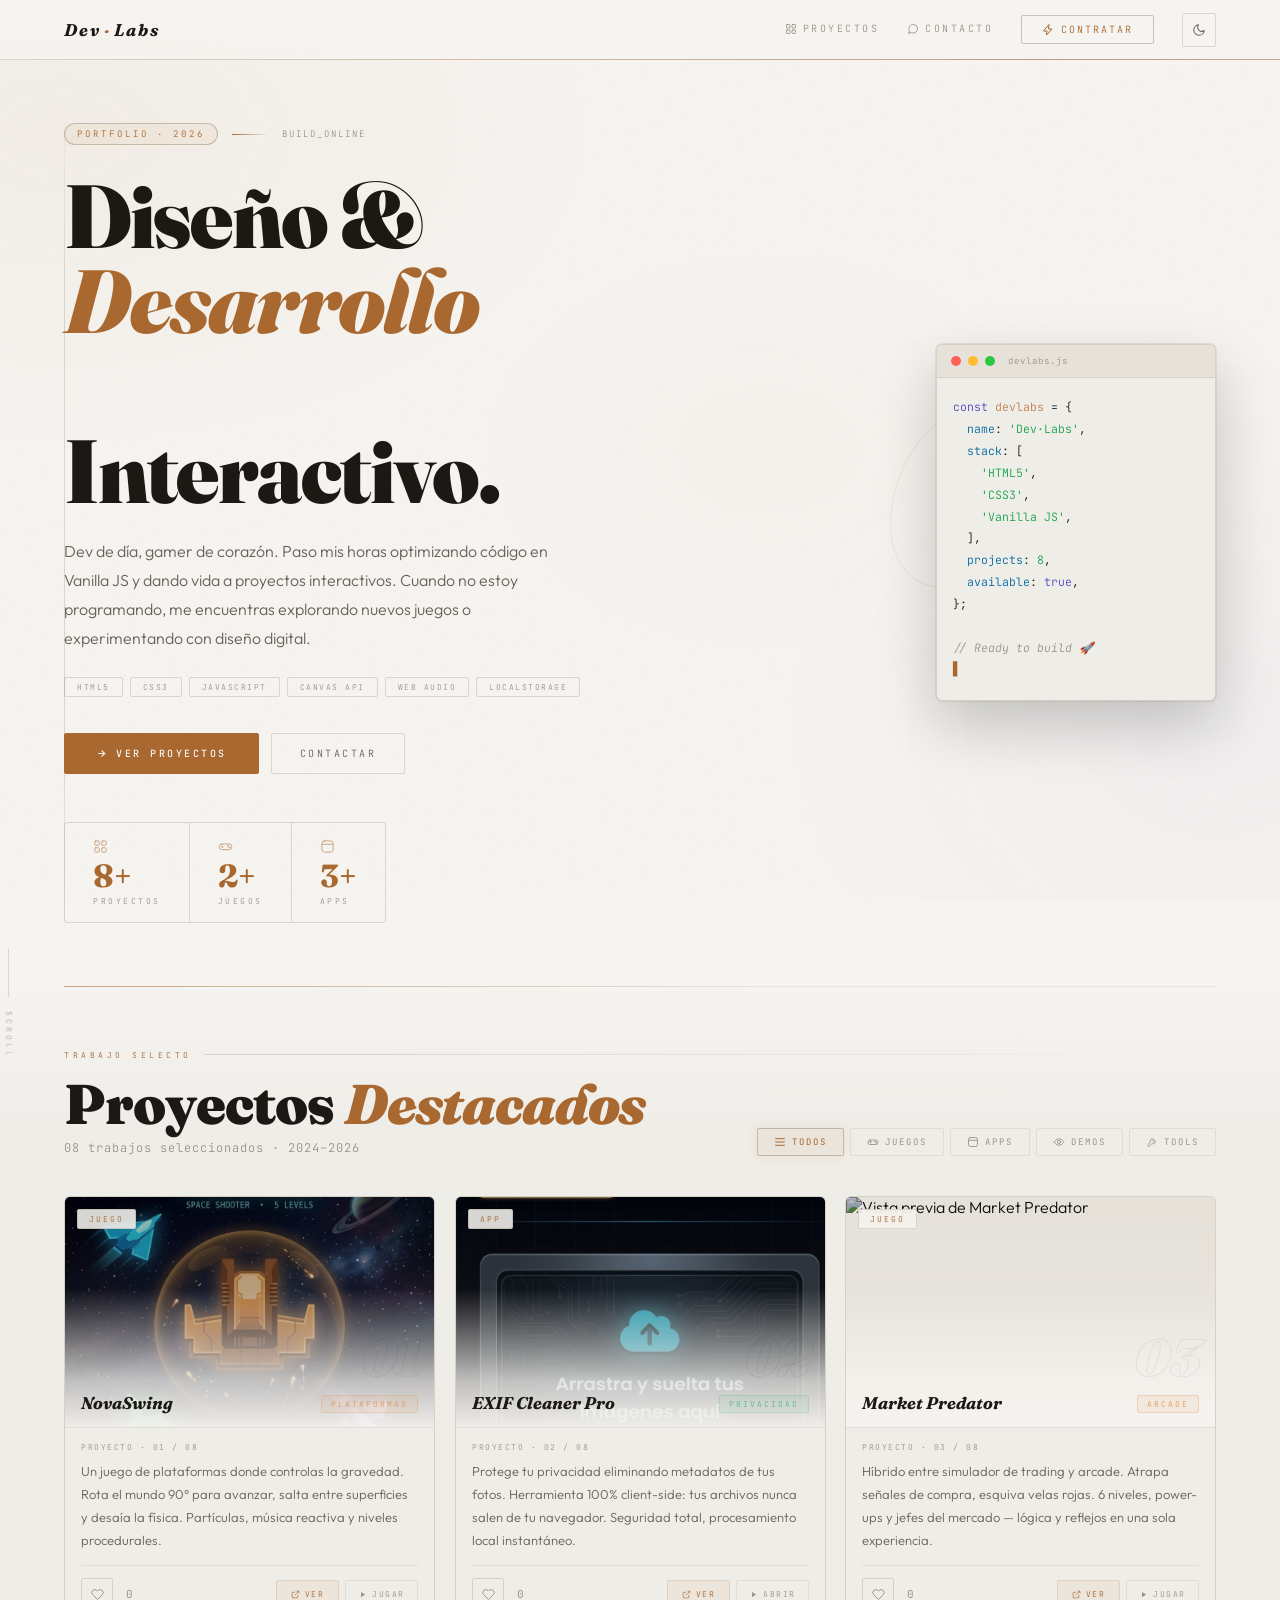
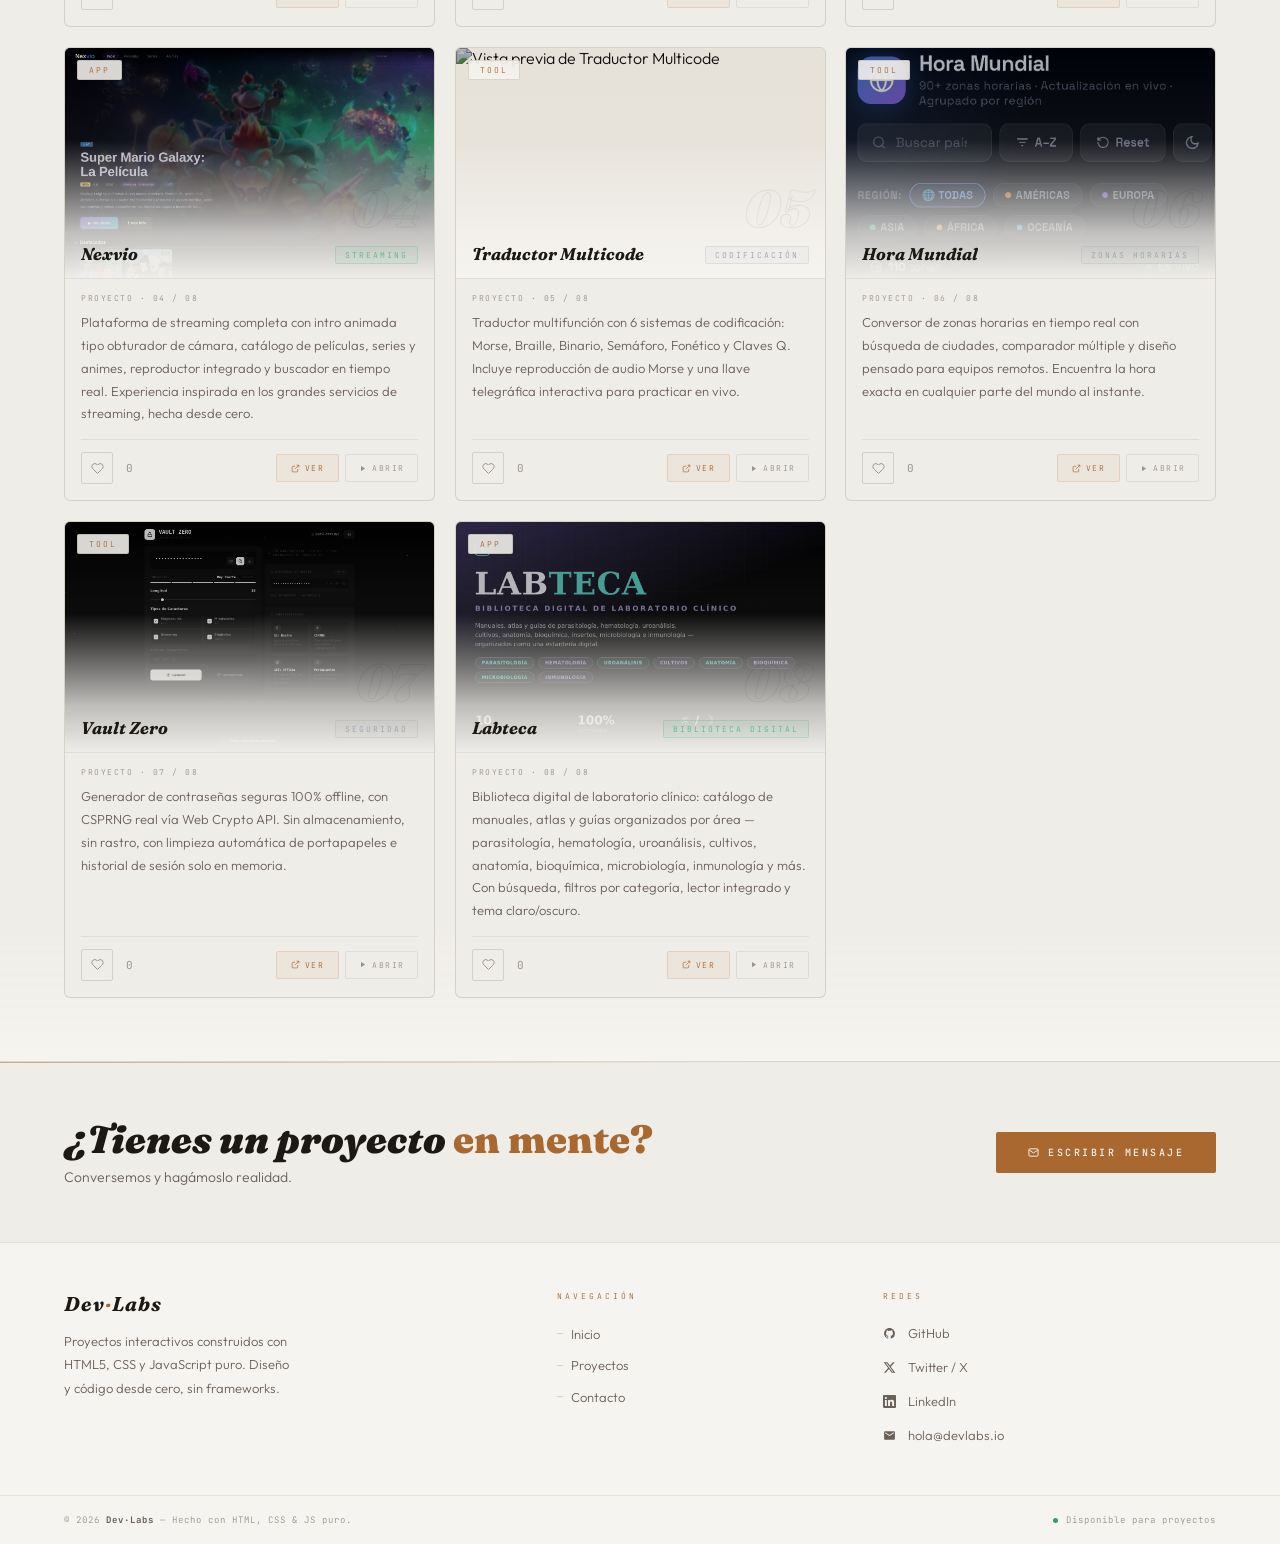
==== index.html @ 4019a477 "Add files via upload" ====
<!DOCTYPE html><html lang="es" data-theme="dark"><head><meta charset="UTF-8"><meta name="viewport" content="width=device-width,initial-scale=1"><meta name="description" content="Dev&middot;Labs &mdash; Dise&ntilde;o y Desarrollo Interactivo. Proyectos en HTML5, CSS y JavaScript puro."><title>Dev&middot;Labs &mdash; Portfolio</title><link rel="icon" type="image/svg+xml" href="data:image/svg+xml,%3Csvg%20xmlns%3D%22http%3A//www.w3.org/2000/svg%22%20viewBox%3D%220%200%2064%2064%22%3E%3Crect%20width%3D%2264%22%20height%3D%2264%22%20rx%3D%2214%22%20fill%3D%22%230E0E1C%22/%3E%3Cpath%20d%3D%22M25%2020%20L14%2032%20L25%2044%22%20stroke%3D%22%23c9853f%22%20stroke-width%3D%225%22%20fill%3D%22none%22%20stroke-linecap%3D%22round%22%20stroke-linejoin%3D%22round%22/%3E%3Cpath%20d%3D%22M39%2020%20L50%2032%20L39%2044%22%20stroke%3D%22%23c9853f%22%20stroke-width%3D%225%22%20fill%3D%22none%22%20stroke-linecap%3D%22round%22%20stroke-linejoin%3D%22round%22/%3E%3C/svg%3E"><link rel="preconnect" href="https://fonts.googleapis.com"><link rel="preconnect" href="https://fonts.gstatic.com" crossorigin><link href="https://fonts.googleapis.com/css2?family=Fraunces:ital,opsz,wght@0,9..144,400;0,9..144,700;0,9..144,900;1,9..144,400;1,9..144,700;1,9..144,900&family=JetBrains+Mono:wght@300;400;500&family=Outfit:wght@200;300;400;500&display=swap" rel="stylesheet"><link rel="stylesheet" href="portafolio/css/styles.css"><script src="guard.js"></script></head><body><div class="space-stars" aria-hidden="true"><span class="layer far"></span> <span class="layer near"></span></div><div id="prog" aria-hidden="true"></div><div id="lightbox" role="dialog" aria-modal="true" aria-label="Vista de imagen"><button id="lb-close" aria-label="Cerrar">Cerrar &#x2715;</button> <img id="lb-img" src="" alt=""><p id="lb-cap"></p></div><button id="top-btn" aria-label="Volver arriba"><svg viewBox="0 0 24 24"><polyline points="18 15 12 9 6 15"/></svg></button><header id="header"><a href="#inicio" class="logo">Dev<span class="logo-dot">&middot;</span>Labs</a><nav id="nav-desktop" aria-label="Navegaci&oacute;n principal"><a href="#proyectos" class="nav-link"><svg class="nav-ico" viewBox="0 0 24 24" fill="none" stroke="currentColor" stroke-width="1.8" stroke-linecap="round" stroke-linejoin="round"><rect x="3" y="3" width="7" height="7" rx="1.3"/><rect x="14" y="3" width="7" height="7" rx="1.3"/><rect x="3" y="14" width="7" height="7" rx="1.3"/><rect x="14" y="14" width="7" height="7" rx="1.3"/></svg> Proyectos </a><a href="#contacto" class="nav-link"><svg class="nav-ico" viewBox="0 0 24 24" fill="none" stroke="currentColor" stroke-width="1.8" stroke-linecap="round" stroke-linejoin="round"><path d="M21 11.5a8.38 8.38 0 0 1-.9 3.8 8.5 8.5 0 0 1-7.6 4.7 8.38 8.38 0 0 1-3.8-.9L3 21l1.9-5.7a8.38 8.38 0 0 1-.9-3.8 8.5 8.5 0 0 1 4.7-7.6 8.38 8.38 0 0 1 3.8-.9h.5a8.48 8.48 0 0 1 8 8v.5z"/></svg> Contacto </a><a href="mailto:hola@devlabs.io" class="nav-btn"><svg class="nav-ico" viewBox="0 0 24 24" fill="none" stroke="currentColor" stroke-width="2" stroke-linecap="round" stroke-linejoin="round"><path d="M13 2 3 14h7l-1 8 11-12h-7l1-8z"/></svg> Contratar </a><button class="theme-toggle" aria-label="Cambiar tema"><svg class="icon-sun" viewBox="0 0 24 24" stroke-linecap="round" stroke-linejoin="round"><circle cx="12" cy="12" r="5"/><line x1="12" y1="1" x2="12" y2="3"/><line x1="12" y1="21" x2="12" y2="23"/><line x1="4.22" y1="4.22" x2="5.64" y2="5.64"/><line x1="18.36" y1="18.36" x2="19.78" y2="19.78"/><line x1="1" y1="12" x2="3" y2="12"/><line x1="21" y1="12" x2="23" y2="12"/><line x1="4.22" y1="19.78" x2="5.64" y2="18.36"/><line x1="18.36" y1="5.64" x2="19.78" y2="4.22"/></svg> <svg class="icon-moon" viewBox="0 0 24 24" stroke-linecap="round" stroke-linejoin="round"><path d="M21 12.79A9 9 0 1 1 11.21 3 7 7 0 0 0 21 12.79z"/></svg></button></nav><button class="nav-ham" id="ham" aria-label="Men&uacute;" aria-expanded="false" aria-controls="mobile-menu"><span></span><span></span><span></span></button></header><div class="mobile-menu" id="mobile-menu" role="navigation" aria-label="Men&uacute; m&oacute;vil"><a href="#proyectos" class="nav-link"><svg class="nav-ico" viewBox="0 0 24 24" fill="none" stroke="currentColor" stroke-width="1.8" stroke-linecap="round" stroke-linejoin="round"><rect x="3" y="3" width="7" height="7" rx="1.3"/><rect x="14" y="3" width="7" height="7" rx="1.3"/><rect x="3" y="14" width="7" height="7" rx="1.3"/><rect x="14" y="14" width="7" height="7" rx="1.3"/></svg> Proyectos </a><a href="#contacto" class="nav-link"><svg class="nav-ico" viewBox="0 0 24 24" fill="none" stroke="currentColor" stroke-width="1.8" stroke-linecap="round" stroke-linejoin="round"><path d="M21 11.5a8.38 8.38 0 0 1-.9 3.8 8.5 8.5 0 0 1-7.6 4.7 8.38 8.38 0 0 1-3.8-.9L3 21l1.9-5.7a8.38 8.38 0 0 1-.9-3.8 8.5 8.5 0 0 1 4.7-7.6 8.38 8.38 0 0 1 3.8-.9h.5a8.48 8.48 0 0 1 8 8v.5z"/></svg> Contacto </a><a href="mailto:hola@devlabs.io" class="nav-btn"><svg class="nav-ico" viewBox="0 0 24 24" fill="none" stroke="currentColor" stroke-width="2" stroke-linecap="round" stroke-linejoin="round"><path d="M13 2 3 14h7l-1 8 11-12h-7l1-8z"/></svg> Contratar </a><button class="theme-toggle" aria-label="Cambiar tema"><svg class="icon-sun" viewBox="0 0 24 24" stroke-linecap="round" stroke-linejoin="round"><circle cx="12" cy="12" r="5"/><line x1="12" y1="1" x2="12" y2="3"/><line x1="12" y1="21" x2="12" y2="23"/><line x1="4.22" y1="4.22" x2="5.64" y2="5.64"/><line x1="18.36" y1="18.36" x2="19.78" y2="19.78"/><line x1="1" y1="12" x2="3" y2="12"/><line x1="21" y1="12" x2="23" y2="12"/><line x1="4.22" y1="19.78" x2="5.64" y2="18.36"/><line x1="18.36" y1="5.64" x2="19.78" y2="4.22"/></svg> <svg class="icon-moon" viewBox="0 0 24 24" stroke-linecap="round" stroke-linejoin="round"><path d="M21 12.79A9 9 0 1 1 11.21 3 7 7 0 0 0 21 12.79z"/></svg></button></div><section class="hero" id="inicio" aria-label="Inicio"><span class="hero-bg-num" aria-hidden="true">06</span><div class="hero-inner"><div class="hero-eyebrow"><span class="eyebrow-tag">Portfolio &middot; 2026</span> <span class="eyebrow-line"></span> <span class="eyebrow-year">BUILD_ONLINE</span></div><h1>Dise&ntilde;o &amp;<br><em>Desarrollo</em><br>Interactivo.</h1><p class="hero-sub">Dev de d&iacute;a, gamer de coraz&oacute;n. Paso mis horas optimizando c&oacute;digo en Vanilla JS y dando vida a proyectos interactivos. Cuando no estoy programando, me encuentras explorando nuevos juegos o experimentando con dise&ntilde;o digital.</p><div class="hero-tech" aria-label="Tecnolog&iacute;as"><span class="tech-pill">HTML5</span> <span class="tech-pill">CSS3</span> <span class="tech-pill">JavaScript</span> <span class="tech-pill">Canvas API</span> <span class="tech-pill">Web Audio</span> <span class="tech-pill">LocalStorage</span></div><div class="hero-actions"><a href="#proyectos" class="btn-primary"><svg width="11" height="11" viewBox="0 0 24 24" fill="none" stroke="currentColor" stroke-width="2.5"><line x1="5" y1="12" x2="19" y2="12"/><polyline points="12 5 19 12 12 19"/></svg> Ver Proyectos </a><a href="#contacto" class="btn-secondary">Contactar</a></div><div class="hero-stats" role="list" aria-label="Estad&iacute;sticas"><div class="stat" role="listitem"><svg class="stat-ico" viewBox="0 0 24 24" fill="none" stroke="currentColor" stroke-width="1.6" stroke-linecap="round" stroke-linejoin="round"><rect x="3" y="3" width="7" height="7" rx="1.3"/><rect x="14" y="3" width="7" height="7" rx="1.3"/><rect x="3" y="14" width="7" height="7" rx="1.3"/><rect x="14" y="14" width="7" height="7" rx="1.3"/></svg> <span class="stat-n" id="cT">0</span> <span class="stat-l">Proyectos</span></div><div class="stat" role="listitem"><svg class="stat-ico" viewBox="0 0 24 24" fill="none" stroke="currentColor" stroke-width="1.6" stroke-linecap="round" stroke-linejoin="round"><rect x="2" y="8" width="20" height="9" rx="4"/><circle cx="16" cy="11.2" r=".8"/><circle cx="18.2" cy="13.4" r=".8"/><path d="M6 12.5h2M7 11.5v2"/></svg> <span class="stat-n" id="cG">0</span> <span class="stat-l">Juegos</span></div><div class="stat" role="listitem"><svg class="stat-ico" viewBox="0 0 24 24" fill="none" stroke="currentColor" stroke-width="1.6" stroke-linecap="round" stroke-linejoin="round"><rect x="3" y="3" width="18" height="18" rx="4"/><path d="M3 8.5h18"/><circle cx="6" cy="5.7" r=".6" fill="currentColor" stroke="none"/></svg> <span class="stat-n" id="cA">0</span> <span class="stat-l">Apps</span></div></div></div><div class="hero-terminal" aria-hidden="true"><div class="terminal-bar"><span class="term-dot r"></span> <span class="term-dot y"></span> <span class="term-dot g"></span> <span class="term-name">devlabs.js</span></div><div class="terminal-body"><span class="tk-kw">const</span> <span class="tk-fn">devlabs</span> = {<br>&nbsp;&nbsp;<span class="tk-prop">name</span>: <span class="tk-str">'Dev&middot;Labs'</span>,<br>&nbsp;&nbsp;<span class="tk-prop">stack</span>: [<br>&nbsp;&nbsp;&nbsp;&nbsp;<span class="tk-str">'HTML5'</span>,<br>&nbsp;&nbsp;&nbsp;&nbsp;<span class="tk-str">'CSS3'</span>,<br>&nbsp;&nbsp;&nbsp;&nbsp;<span class="tk-str">'Vanilla JS'</span>,<br>&nbsp;&nbsp;],<br>&nbsp;&nbsp;<span class="tk-prop">projects</span>: <span class="tk-str">8</span>,<br>&nbsp;&nbsp;<span class="tk-prop">available</span>: <span class="tk-kw">true</span>,<br>};<br><br><span class="tk-cmt">// Ready to build &#128640;</span><br></div></div><div class="scroll-ind" aria-hidden="true"><div class="scroll-track"><div class="scroll-bar"></div></div><span class="scroll-label">Scroll</span></div></section><div class="divider" aria-hidden="true"></div><section class="section" id="proyectos" aria-labelledby="proj-heading"><div class="section-eyebrow reveal"><span class="section-tag">Trabajo Selecto</span> <span class="section-tag-line"></span></div><div class="section-header reveal"><div><h2 id="proj-heading">Proyectos <em>Destacados</em></h2><p class="section-sub">08 trabajos seleccionados &middot; 2024&ndash;2026</p></div><div class="filters" id="filters" role="group" aria-label="Filtrar proyectos"><button class="filter-btn on" data-f="all"><svg class="filter-ico" viewBox="0 0 24 24" fill="none" stroke="currentColor" stroke-width="1.8" stroke-linecap="round" stroke-linejoin="round"><path d="M4 6h16M4 12h16M4 18h16"/></svg> Todos</button> <button class="filter-btn" data-f="game"><svg class="filter-ico" viewBox="0 0 24 24" fill="none" stroke="currentColor" stroke-width="1.8" stroke-linecap="round" stroke-linejoin="round"><rect x="2" y="8" width="20" height="9" rx="4"/><line x1="7" y1="12.5" x2="7" y2="12.5"/><circle cx="7" cy="11" r=".4"/><path d="M6 12.5h2M7 11.5v2"/><circle cx="16" cy="11.2" r=".8"/><circle cx="18.2" cy="13.4" r=".8"/></svg> Juegos</button> <button class="filter-btn" data-f="app"><svg class="filter-ico" viewBox="0 0 24 24" fill="none" stroke="currentColor" stroke-width="1.8" stroke-linecap="round" stroke-linejoin="round"><rect x="3" y="3" width="18" height="18" rx="4"/><path d="M3 8.5h18"/><circle cx="6" cy="5.7" r=".6" fill="currentColor" stroke="none"/></svg> Apps</button> <button class="filter-btn" data-f="demo"><svg class="filter-ico" viewBox="0 0 24 24" fill="none" stroke="currentColor" stroke-width="1.8" stroke-linecap="round" stroke-linejoin="round"><circle cx="12" cy="12" r="3.2"/><path d="M2.5 12S6 5.5 12 5.5 21.5 12 21.5 12 18 18.5 12 18.5 2.5 12 2.5 12z"/></svg> Demos</button> <button class="filter-btn" data-f="tool"><svg class="filter-ico" viewBox="0 0 24 24" fill="none" stroke="currentColor" stroke-width="1.8" stroke-linecap="round" stroke-linejoin="round"><path d="M14.7 6.3a4 4 0 0 0-5.6 5.6L3 18l3 3 6.1-6.1a4 4 0 0 0 5.6-5.6l-2.3 2.3-2-2 2.3-2.3z"/></svg> Tools</button></div></div><div class="grid reveal-stagger" id="grid"><article class="card" data-type="game" data-id="novaswing"><div class="card-img"><img src="NovaSwing/nova.jpg" alt="Vista previa de NovaSwing" loading="lazy"><div class="card-img-grad"></div><span class="badge">Juego</span> <span class="card-num" aria-hidden="true">01</span> <button class="zoom-btn" data-src="NovaSwing/nova.jpg" data-cap="Proyecto 01 &mdash; NovaSwing" aria-label="Ver imagen grande de NovaSwing"><svg viewBox="0 0 24 24"><circle cx="11" cy="11" r="8"/><line x1="21" y1="21" x2="16.65" y2="16.65"/></svg></button><div class="card-img-title"><span class="card-title-overlay">NovaSwing</span> <span class="type-label">Plataformas</span></div></div><div class="card-body"><div class="card-meta"><span class="card-idx">PROYECTO &middot; 01 / 08</span></div><p class="card-desc">Un juego de plataformas donde controlas la gravedad. Rota el mundo 90&deg; para avanzar, salta entre superficies y desa&iacute;a la f&iacute;sica. Part&iacute;culas, m&uacute;sica reactiva y niveles procedurales.</p><div class="card-footer"><button class="like-btn" data-project="novaswing" aria-label="Me gusta NovaSwing"><div class="like-ring"><svg class="heart-svg" viewBox="0 0 24 24"><path d="M20.84 4.61a5.5 5.5 0 0 0-7.78 0L12 5.67l-1.06-1.06a5.5 5.5 0 0 0-7.78 7.78l1.06 1.06L12 21.23l7.78-7.78 1.06-1.06a5.5 5.5 0 0 0 0-7.78z"/></svg><div class="heart-particles" aria-hidden="true"><span></span><span></span><span></span><span></span> <span></span><span></span><span></span></div></div><span class="like-count">0</span></button><div class="card-btns"><a href="#" class="btn-card-primary" target="_blank" rel="noopener"><svg viewBox="0 0 24 24" fill="none" stroke="currentColor" stroke-width="1.8"><path d="M18 13v6a2 2 0 0 1-2 2H5a2 2 0 0 1-2-2V8a2 2 0 0 1 2-2h6"/><polyline points="15 3 21 3 21 9"/><line x1="10" y1="14" x2="21" y2="3"/></svg> Ver </a><a href="NovaSwing/" class="btn-card-secondary" target="_blank" rel="noopener"><svg viewBox="0 0 24 24" fill="currentColor"><path d="M8 5v14l11-7z"/></svg> Jugar</a></div></div></div></article><article class="card" data-type="app" data-id="exif"><div class="card-img"><img src="Metadatos/metadatos.jpg" alt="Vista previa de EXIF Cleaner Pro" loading="lazy"><div class="card-img-grad"></div><span class="badge">App</span> <span class="card-num" aria-hidden="true">02</span> <button class="zoom-btn" data-src="Metadatos/metadatos.jpg" data-cap="Proyecto 02 &mdash; EXIF Cleaner Pro" aria-label="Ver imagen grande de EXIF Cleaner Pro"><svg viewBox="0 0 24 24"><circle cx="11" cy="11" r="8"/><line x1="21" y1="21" x2="16.65" y2="16.65"/></svg></button><div class="card-img-title"><span class="card-title-overlay">EXIF Cleaner Pro</span> <span class="type-label">Privacidad</span></div></div><div class="card-body"><div class="card-meta"><span class="card-idx">PROYECTO &middot; 02 / 08</span></div><p class="card-desc">Protege tu privacidad eliminando metadatos de tus fotos. Herramienta 100% client-side: tus archivos nunca salen de tu navegador. Seguridad total, procesamiento local instant&aacute;neo.</p><div class="card-footer"><button class="like-btn" data-project="exif" aria-label="Me gusta EXIF Cleaner Pro"><div class="like-ring"><svg class="heart-svg" viewBox="0 0 24 24"><path d="M20.84 4.61a5.5 5.5 0 0 0-7.78 0L12 5.67l-1.06-1.06a5.5 5.5 0 0 0-7.78 7.78l1.06 1.06L12 21.23l7.78-7.78 1.06-1.06a5.5 5.5 0 0 0 0-7.78z"/></svg><div class="heart-particles" aria-hidden="true"><span></span><span></span><span></span><span></span> <span></span><span></span><span></span></div></div><span class="like-count">0</span></button><div class="card-btns"><a href="#" class="btn-card-primary" target="_blank" rel="noopener"><svg viewBox="0 0 24 24" fill="none" stroke="currentColor" stroke-width="1.8"><path d="M18 13v6a2 2 0 0 1-2 2H5a2 2 0 0 1-2-2V8a2 2 0 0 1 2-2h6"/><polyline points="15 3 21 3 21 9"/><line x1="10" y1="14" x2="21" y2="3"/></svg> Ver </a><a href="Metadatos/" class="btn-card-secondary" target="_blank" rel="noopener"><svg viewBox="0 0 24 24" fill="currentColor"><path d="M8 5v14l11-7z"/></svg> Abrir</a></div></div></div></article><article class="card" data-type="game" data-id="market"><div class="card-img"><img src="GameTrading/tradingame.jpg" alt="Vista previa de Market Predator" loading="lazy"><div class="card-img-grad"></div><span class="badge">Juego</span> <span class="card-num" aria-hidden="true">03</span> <button class="zoom-btn" data-src="GameTrading/tradingame.jpg" data-cap="Proyecto 03 &mdash; Market Predator" aria-label="Ver imagen grande de Market Predator"><svg viewBox="0 0 24 24"><circle cx="11" cy="11" r="8"/><line x1="21" y1="21" x2="16.65" y2="16.65"/></svg></button><div class="card-img-title"><span class="card-title-overlay">Market Predator</span> <span class="type-label">Arcade</span></div></div><div class="card-body"><div class="card-meta"><span class="card-idx">PROYECTO &middot; 03 / 08</span></div><p class="card-desc">H&iacute;brido entre simulador de trading y arcade. Atrapa se&ntilde;ales de compra, esquiva velas rojas. 6 niveles, power-ups y jefes del mercado &mdash; l&oacute;gica y reflejos en una sola experiencia.</p><div class="card-footer"><button class="like-btn" data-project="market" aria-label="Me gusta Market Predator"><div class="like-ring"><svg class="heart-svg" viewBox="0 0 24 24"><path d="M20.84 4.61a5.5 5.5 0 0 0-7.78 0L12 5.67l-1.06-1.06a5.5 5.5 0 0 0-7.78 7.78l1.06 1.06L12 21.23l7.78-7.78 1.06-1.06a5.5 5.5 0 0 0 0-7.78z"/></svg><div class="heart-particles" aria-hidden="true"><span></span><span></span><span></span><span></span> <span></span><span></span><span></span></div></div><span class="like-count">0</span></button><div class="card-btns"><a href="#" class="btn-card-primary" target="_blank" rel="noopener"><svg viewBox="0 0 24 24" fill="none" stroke="currentColor" stroke-width="1.8"><path d="M18 13v6a2 2 0 0 1-2 2H5a2 2 0 0 1-2-2V8a2 2 0 0 1 2-2h6"/><polyline points="15 3 21 3 21 9"/><line x1="10" y1="14" x2="21" y2="3"/></svg> Ver </a><a href="GameTrading/" class="btn-card-secondary" target="_blank" rel="noopener"><svg viewBox="0 0 24 24" fill="currentColor"><path d="M8 5v14l11-7z"/></svg> Jugar</a></div></div></div></article><article class="card" data-type="app" data-id="nexvio"><div class="card-img"><img src="STREAMING/nexvio.jpg" alt="Vista previa de Nexvio" loading="lazy"><div class="card-img-grad"></div><span class="badge">App</span> <span class="card-num" aria-hidden="true">04</span> <button class="zoom-btn" data-src="STREAMING/nexvio.jpg" data-cap="Proyecto 04 &mdash; Nexvio" aria-label="Ver imagen grande de Nexvio"><svg viewBox="0 0 24 24"><circle cx="11" cy="11" r="8"/><line x1="21" y1="21" x2="16.65" y2="16.65"/></svg></button><div class="card-img-title"><span class="card-title-overlay">Nexvio</span> <span class="type-label">Streaming</span></div></div><div class="card-body"><div class="card-meta"><span class="card-idx">PROYECTO &middot; 04 / 08</span></div><p class="card-desc">Plataforma de streaming completa con intro animada tipo obturador de c&aacute;mara, cat&aacute;logo de pel&iacute;culas, series y animes, reproductor integrado y buscador en tiempo real. Experiencia inspirada en los grandes servicios de streaming, hecha desde cero.</p><div class="card-footer"><button class="like-btn" data-project="nexvio" aria-label="Me gusta Nexvio"><div class="like-ring"><svg class="heart-svg" viewBox="0 0 24 24"><path d="M20.84 4.61a5.5 5.5 0 0 0-7.78 0L12 5.67l-1.06-1.06a5.5 5.5 0 0 0-7.78 7.78l1.06 1.06L12 21.23l7.78-7.78 1.06-1.06a5.5 5.5 0 0 0 0-7.78z"/></svg><div class="heart-particles" aria-hidden="true"><span></span><span></span><span></span><span></span> <span></span><span></span><span></span></div></div><span class="like-count">0</span></button><div class="card-btns"><a href="#" class="btn-card-primary" target="_blank" rel="noopener"><svg viewBox="0 0 24 24" fill="none" stroke="currentColor" stroke-width="1.8"><path d="M18 13v6a2 2 0 0 1-2 2H5a2 2 0 0 1-2-2V8a2 2 0 0 1 2-2h6"/><polyline points="15 3 21 3 21 9"/><line x1="10" y1="14" x2="21" y2="3"/></svg> Ver </a><a href="STREAMING/" class="btn-card-secondary" target="_blank" rel="noopener"><svg viewBox="0 0 24 24" fill="currentColor"><path d="M8 5v14l11-7z"/></svg> Abrir</a></div></div></div></article><article class="card" data-type="tool" data-id="mordse"><div class="card-img"><img src="CODIGO MORDSE/mordse.jpg" alt="Vista previa de Traductor Multicode" loading="lazy"><div class="card-img-grad"></div><span class="badge">Tool</span> <span class="card-num" aria-hidden="true">05</span> <button class="zoom-btn" data-src="CODIGO MORDSE/mordse.jpg" data-cap="Proyecto 05 &mdash; Traductor Multicode" aria-label="Ver imagen grande de Traductor Multicode"><svg viewBox="0 0 24 24"><circle cx="11" cy="11" r="8"/><line x1="21" y1="21" x2="16.65" y2="16.65"/></svg></button><div class="card-img-title"><span class="card-title-overlay">Traductor Multicode</span> <span class="type-label">Codificaci&oacute;n</span></div></div><div class="card-body"><div class="card-meta"><span class="card-idx">PROYECTO &middot; 05 / 08</span></div><p class="card-desc">Traductor multifunci&oacute;n con 6 sistemas de codificaci&oacute;n: Morse, Braille, Binario, Sem&aacute;foro, Fon&eacute;tico y Claves Q. Incluye reproducci&oacute;n de audio Morse y una llave telegr&aacute;fica interactiva para practicar en vivo.</p><div class="card-footer"><button class="like-btn" data-project="mordse" aria-label="Me gusta Traductor Multicode"><div class="like-ring"><svg class="heart-svg" viewBox="0 0 24 24"><path d="M20.84 4.61a5.5 5.5 0 0 0-7.78 0L12 5.67l-1.06-1.06a5.5 5.5 0 0 0-7.78 7.78l1.06 1.06L12 21.23l7.78-7.78 1.06-1.06a5.5 5.5 0 0 0 0-7.78z"/></svg><div class="heart-particles" aria-hidden="true"><span></span><span></span><span></span><span></span> <span></span><span></span><span></span></div></div><span class="like-count">0</span></button><div class="card-btns"><a href="#" class="btn-card-primary" target="_blank" rel="noopener"><svg viewBox="0 0 24 24" fill="none" stroke="currentColor" stroke-width="1.8"><path d="M18 13v6a2 2 0 0 1-2 2H5a2 2 0 0 1-2-2V8a2 2 0 0 1 2-2h6"/><polyline points="15 3 21 3 21 9"/><line x1="10" y1="14" x2="21" y2="3"/></svg> Ver </a><a href="CODIGO MORDSE/" class="btn-card-secondary" target="_blank" rel="noopener"><svg viewBox="0 0 24 24" fill="currentColor"><path d="M8 5v14l11-7z"/></svg> Abrir</a></div></div></div></article><article class="card" data-type="tool" data-id="timezone"><div class="card-img"><img src="TimeZone/timezone.jpg" alt="Vista previa de Hora Mundial" loading="lazy"><div class="card-img-grad"></div><span class="badge">Tool</span> <span class="card-num" aria-hidden="true">06</span> <button class="zoom-btn" data-src="TimeZone/timezone.jpg" data-cap="Proyecto 06 &mdash; Hora Mundial" aria-label="Ver imagen grande de Hora Mundial"><svg viewBox="0 0 24 24"><circle cx="11" cy="11" r="8"/><line x1="21" y1="21" x2="16.65" y2="16.65"/></svg></button><div class="card-img-title"><span class="card-title-overlay">Hora Mundial</span> <span class="type-label">Zonas Horarias</span></div></div><div class="card-body"><div class="card-meta"><span class="card-idx">PROYECTO &middot; 06 / 08</span></div><p class="card-desc">Conversor de zonas horarias en tiempo real con b&uacute;squeda de ciudades, comparador m&uacute;ltiple y dise&ntilde;o pensado para equipos remotos. Encuentra la hora exacta en cualquier parte del mundo al instante.</p><div class="card-footer"><button class="like-btn" data-project="timezone" aria-label="Me gusta Hora Mundial"><div class="like-ring"><svg class="heart-svg" viewBox="0 0 24 24"><path d="M20.84 4.61a5.5 5.5 0 0 0-7.78 0L12 5.67l-1.06-1.06a5.5 5.5 0 0 0-7.78 7.78l1.06 1.06L12 21.23l7.78-7.78 1.06-1.06a5.5 5.5 0 0 0 0-7.78z"/></svg><div class="heart-particles" aria-hidden="true"><span></span><span></span><span></span><span></span> <span></span><span></span><span></span></div></div><span class="like-count">0</span></button><div class="card-btns"><a href="#" class="btn-card-primary" target="_blank" rel="noopener"><svg viewBox="0 0 24 24" fill="none" stroke="currentColor" stroke-width="1.8"><path d="M18 13v6a2 2 0 0 1-2 2H5a2 2 0 0 1-2-2V8a2 2 0 0 1 2-2h6"/><polyline points="15 3 21 3 21 9"/><line x1="10" y1="14" x2="21" y2="3"/></svg> Ver </a><a href="TimeZone/" class="btn-card-secondary" target="_blank" rel="noopener"><svg viewBox="0 0 24 24" fill="currentColor"><path d="M8 5v14l11-7z"/></svg> Abrir</a></div></div></div></article><article class="card" data-type="tool" data-id="vault"><div class="card-img"><img src="password/vault.jpg" alt="Vista previa de Vault Zero" loading="lazy"><div class="card-img-grad"></div><span class="badge">Tool</span> <span class="card-num" aria-hidden="true">07</span> <button class="zoom-btn" data-src="password/vault.jpg" data-cap="Proyecto 07 &mdash; Vault Zero" aria-label="Ver imagen grande de Vault Zero"><svg viewBox="0 0 24 24"><circle cx="11" cy="11" r="8"/><line x1="21" y1="21" x2="16.65" y2="16.65"/></svg></button><div class="card-img-title"><span class="card-title-overlay">Vault Zero</span> <span class="type-label">Seguridad</span></div></div><div class="card-body"><div class="card-meta"><span class="card-idx">PROYECTO &middot; 07 / 08</span></div><p class="card-desc">Generador de contrase&ntilde;as seguras 100% offline, con CSPRNG real v&iacute;a Web Crypto API. Sin almacenamiento, sin rastro, con limpieza autom&aacute;tica de portapapeles e historial de sesi&oacute;n solo en memoria.</p><div class="card-footer"><button class="like-btn" data-project="vault" aria-label="Me gusta Vault Zero"><div class="like-ring"><svg class="heart-svg" viewBox="0 0 24 24"><path d="M20.84 4.61a5.5 5.5 0 0 0-7.78 0L12 5.67l-1.06-1.06a5.5 5.5 0 0 0-7.78 7.78l1.06 1.06L12 21.23l7.78-7.78 1.06-1.06a5.5 5.5 0 0 0 0-7.78z"/></svg><div class="heart-particles" aria-hidden="true"><span></span><span></span><span></span><span></span> <span></span><span></span><span></span></div></div><span class="like-count">0</span></button><div class="card-btns"><a href="#" class="btn-card-primary" target="_blank" rel="noopener"><svg viewBox="0 0 24 24" fill="none" stroke="currentColor" stroke-width="1.8"><path d="M18 13v6a2 2 0 0 1-2 2H5a2 2 0 0 1-2-2V8a2 2 0 0 1 2-2h6"/><polyline points="15 3 21 3 21 9"/><line x1="10" y1="14" x2="21" y2="3"/></svg> Ver </a><a href="password/" class="btn-card-secondary" target="_blank" rel="noopener"><svg viewBox="0 0 24 24" fill="currentColor"><path d="M8 5v14l11-7z"/></svg> Abrir</a></div></div></div></article><article class="card" data-type="app" data-id="labteca"><div class="card-img"><img src="Labteca/preview.jpg" alt="Vista previa de Labteca" loading="lazy"><div class="card-img-grad"></div><span class="badge">App</span> <span class="card-num" aria-hidden="true">08</span> <button class="zoom-btn" data-src="Labteca/preview.jpg" data-cap="Proyecto 08 &mdash; Labteca" aria-label="Ver imagen grande de Labteca"><svg viewBox="0 0 24 24"><circle cx="11" cy="11" r="8"/><line x1="21" y1="21" x2="16.65" y2="16.65"/></svg></button><div class="card-img-title"><span class="card-title-overlay">Labteca</span> <span class="type-label">Biblioteca digital</span></div></div><div class="card-body"><div class="card-meta"><span class="card-idx">PROYECTO &middot; 08 / 08</span></div><p class="card-desc">Biblioteca digital de laboratorio cl&iacute;nico: cat&aacute;logo de manuales, atlas y gu&iacute;as organizados por &aacute;rea &mdash; parasitolog&iacute;a, hematolog&iacute;a, uroan&aacute;lisis, cultivos, anatom&iacute;a, bioqu&iacute;mica, microbiolog&iacute;a, inmunolog&iacute;a y m&aacute;s. Con b&uacute;squeda, filtros por categor&iacute;a, lector integrado y tema claro/oscuro.</p><div class="card-footer"><button class="like-btn" data-project="labteca" aria-label="Me gusta Labteca"><div class="like-ring"><svg class="heart-svg" viewBox="0 0 24 24"><path d="M20.84 4.61a5.5 5.5 0 0 0-7.78 0L12 5.67l-1.06-1.06a5.5 5.5 0 0 0-7.78 7.78l1.06 1.06L12 21.23l7.78-7.78 1.06-1.06a5.5 5.5 0 0 0 0-7.78z"/></svg><div class="heart-particles" aria-hidden="true"><span></span><span></span><span></span><span></span> <span></span><span></span><span></span></div></div><span class="like-count">0</span></button><div class="card-btns"><a href="#" class="btn-card-primary" target="_blank" rel="noopener"><svg viewBox="0 0 24 24" fill="none" stroke="currentColor" stroke-width="1.8"><path d="M18 13v6a2 2 0 0 1-2 2H5a2 2 0 0 1-2-2V8a2 2 0 0 1 2-2h6"/><polyline points="15 3 21 3 21 9"/><line x1="10" y1="14" x2="21" y2="3"/></svg> Ver </a><a href="Labteca/" class="btn-card-secondary" target="_blank" rel="noopener"><svg viewBox="0 0 24 24" fill="currentColor"><path d="M8 5v14l11-7z"/></svg> Abrir</a></div></div></div></article></div></section><footer id="contacto"><div class="footer-cta reveal"><div><h3>&iquest;Tienes un proyecto <em>en mente?</em></h3><p>Conversemos y hag&aacute;moslo realidad.</p></div><a href="mailto:hola@devlabs.io" class="btn-primary"><svg width="11" height="11" viewBox="0 0 24 24" fill="none" stroke="currentColor" stroke-width="2"><path d="M4 4h16c1.1 0 2 .9 2 2v12c0 1.1-.9 2-2 2H4c-1.1 0-2-.9-2-2V6c0-1.1.9-2 2-2z"/><polyline points="22,6 12,13 2,6"/></svg> Escribir Mensaje</a></div><div class="footer-grid"><div><span class="ft-logo">Dev<span>&middot;</span>Labs</span><p class="ft-brand-desc">Proyectos interactivos construidos con HTML5, CSS y JavaScript puro. Dise&ntilde;o y c&oacute;digo desde cero, sin frameworks.</p></div><div><p class="ft-h">Navegaci&oacute;n</p><ul class="ft-links"><li><a href="#inicio">Inicio</a></li><li><a href="#proyectos">Proyectos</a></li><li><a href="#contacto">Contacto</a></li></ul></div><div><p class="ft-h">Redes</p><div class="ft-socials"><a href="https://github.com/" target="_blank" rel="noopener" class="ft-social gh" aria-label="GitHub"><svg viewBox="0 0 24 24"><path d="M12 2C6.48 2 2 6.48 2 12c0 4.42 2.87 8.17 6.84 9.49.5.09.68-.22.68-.48v-1.7c-2.78.6-3.37-1.34-3.37-1.34-.45-1.16-1.11-1.47-1.11-1.47-.91-.62.07-.61.07-.61 1 .07 1.53 1.03 1.53 1.03.9 1.52 2.34 1.08 2.91.83.09-.65.35-1.08.63-1.33-2.22-.25-4.56-1.11-4.56-4.94 0-1.09.39-1.98 1.03-2.68-.1-.25-.45-1.27.1-2.64 0 0 .84-.27 2.75 1.02A9.56 9.56 0 0 1 12 6.8c.85 0 1.71.11 2.51.33 1.91-1.29 2.75-1.02 2.75-1.02.55 1.37.2 2.39.1 2.64.64.7 1.03 1.59 1.03 2.68 0 3.84-2.34 4.69-4.57 4.94.36.31.68.92.68 1.85v2.74c0 .27.18.58.69.48A10.01 10.01 0 0 0 22 12c0-5.52-4.48-10-10-10z"/></svg> GitHub </a><a href="https://twitter.com/" target="_blank" rel="noopener" class="ft-social tw" aria-label="Twitter / X"><svg viewBox="0 0 24 24"><path d="M18.244 2.25h3.308l-7.227 8.26 8.502 11.24H16.17l-5.214-6.817L4.99 21.75H1.68l7.73-8.835L1.254 2.25H8.08l4.713 6.231zm-1.161 17.52h1.833L7.084 4.126H5.117z"/></svg> Twitter / X </a><a href="https://linkedin.com/" target="_blank" rel="noopener" class="ft-social li" aria-label="LinkedIn"><svg viewBox="0 0 24 24"><path d="M20.447 20.452H16.89v-5.569c0-1.327-.024-3.037-1.852-3.037-1.853 0-2.136 1.445-2.136 2.939v5.667H9.351V9h3.414v1.561h.046c.477-.9 1.637-1.85 3.37-1.85 3.601 0 4.267 2.37 4.267 5.455v6.286zM5.337 7.433a1.98 1.98 0 0 1-1.987-1.982 1.98 1.98 0 0 1 1.987-1.981c1.1 0 1.988.887 1.988 1.981a1.98 1.98 0 0 1-1.988 1.982zm1.706 13.019H3.63V9h3.413v11.452zM22.225 0H1.771C.792 0 0 .774 0 1.729v20.542C0 23.227.792 24 1.771 24h20.451C23.2 24 24 23.227 24 22.271V1.729C24 .774 23.2 0 22.222 0h.003z"/></svg> LinkedIn </a><a href="mailto:hola@devlabs.io" class="ft-social cp" aria-label="Email"><svg viewBox="0 0 24 24"><path d="M20 4H4c-1.1 0-2 .9-2 2v12c0 1.1.9 2 2 2h16c1.1 0 2-.9 2-2V6c0-1.1-.9-2-2-2zm0 4l-8 5-8-5V6l8 5 8-5v2z"/></svg> hola@devlabs.io</a></div></div></div><div class="footer-bar"><p>&copy; 2026 <strong>Dev&middot;Labs</strong> &mdash; Hecho con HTML, CSS &amp; JS puro.</p><div class="ft-status"><span class="ft-pulse"></span><p style="font-family:var(--mono);font-size:9px;color:var(--text3)">Disponible para proyectos</p></div></div></footer><script src="portafolio/js/main.js"></script></body></html>
---- portafolio/css/styles.css ----
:root,[data-theme=dark]{--bg:#060611;--bg1:#0C0C1E;--bg2:#131328;--bg3:#1A1A35;--copper:#C07A3E;--copper2:#E09A5C;--violet:#7C6FEF;--text:#EDE8DC;--text2:#7A7268;--text3:#3A3630;--line:rgba(192,122,62,.08);--line2:rgba(192,122,62,.15);--line3:rgba(192,122,62,.28);--glow-c:rgba(192,122,62,.25);--glow-v:rgba(124,111,239,.25);--green:#4ADE80;--red:#E05050;--hdr-bg:rgba(6,6,17,.82);--hdr-scrolled:rgba(6,6,17,.97);--mob-bg:rgba(6,6,17,.97);--badge-bg:rgba(6,6,17,.72);--lb-bg:rgba(3,3,9,.97);--stroke-subtle:rgba(192,122,62,.07);--img-grad:linear-gradient(
    to bottom,
    transparent 0%,
    rgba(6,6,17,.05) 40%,
    rgba(6,6,17,.82) 80%,
    rgba(6,6,17,.97) 100%
  );--card-title-col:#fff;--card-num-stroke:rgba(255,255,255,.07);--mono:'JetBrains Mono',monospace;--display:'Fraunces',serif;--body:'Outfit',system-ui,sans-serif;--ease:cubic-bezier(.22,1,.36,1);--ease2:cubic-bezier(.4,0,.2,1)}[data-theme=light]{--bg:#F6F4F0;--bg1:#EFEDE8;--bg2:#E6E2DA;--bg3:#DDDAD2;--copper:#A86830;--copper2:#C47E48;--violet:#5248C0;--text:#1C1914;--text2:#6A6058;--text3:#9C9488;--line:rgba(100,80,40,.1);--line2:rgba(100,80,40,.18);--line3:rgba(100,80,40,.3);--glow-c:rgba(168,104,48,.2);--glow-v:rgba(82,72,192,.18);--green:#2EA060;--red:#B83838;--hdr-bg:rgba(246,244,240,.86);--hdr-scrolled:rgba(246,244,240,.97);--mob-bg:rgba(246,244,240,.98);--badge-bg:rgba(246,244,240,.88);--lb-bg:rgba(236,233,228,.97);--stroke-subtle:rgba(168,104,48,.1);--img-grad:linear-gradient(
    to bottom,
    transparent 0%,
    rgba(246,244,240,.05) 40%,
    rgba(246,244,240,.78) 80%,
    rgba(246,244,240,.97) 100%
  );--card-title-col:#1C1914;--card-num-stroke:rgba(0,0,0,.06)}*,::after,::before{box-sizing:border-box;margin:0;padding:0}html{scroll-behavior:smooth;font-size:16px}body{background:var(--bg);color:var(--text);font-family:var(--body);font-weight:300;min-height:100vh;overflow-x:hidden;-webkit-font-smoothing:antialiased;transition:background .35s,color .35s}img{display:block;max-width:100%}a{text-decoration:none}button{background:0 0;border:none;cursor:pointer;font-family:inherit}body::before{content:'';position:fixed;inset:-10%;z-index:0;pointer-events:none;background:radial-gradient(ellipse 55% 45% at 8% 12%,rgba(192,122,62,.1) 0,transparent 70%),radial-gradient(ellipse 50% 55% at 95% 82%,rgba(124,111,239,.11) 0,transparent 70%),radial-gradient(ellipse 40% 40% at 60% 45%,rgba(224,154,92,.05) 0,transparent 60%),radial-gradient(ellipse 35% 35% at 30% 90%,rgba(124,111,239,.06) 0,transparent 65%);transition:opacity .35s;animation:nebulaDrift 70s ease-in-out infinite alternate;will-change:transform}[data-theme=light] body::before{inset:0;animation:none;background:radial-gradient(ellipse 60% 50% at 5% 15%,rgba(168,104,48,.05) 0,transparent 70%),radial-gradient(ellipse 50% 60% at 95% 80%,rgba(82,72,192,.03) 0,transparent 70%),radial-gradient(ellipse 40% 40% at 60% 50%,rgba(168,104,48,.02) 0,transparent 60%)}@keyframes nebulaDrift{0%{transform:translate3d(0,0,0) scale(1)}50%{transform:translate3d(-1.5%,1%,0) scale(1.03)}100%{transform:translate3d(1.5%,-1%,0) scale(1)}}.space-stars{position:fixed;inset:0;z-index:0;pointer-events:none;overflow:hidden;opacity:1;transition:opacity .35s}[data-theme=light] .space-stars{opacity:0}.space-stars .layer{position:absolute;inset:-20%;background-repeat:repeat}.space-stars .far{background-image:radial-gradient(1.09px 1.09px at 90.7px 42.2px,rgba(255,255,255,.26) 50%,transparent 51%),radial-gradient(.73px .73px at 150px 102.4px,rgba(255,255,255,.35) 50%,transparent 51%),radial-gradient(.74px .74px at 10.5px 121.4px,rgba(255,255,255,.27) 50%,transparent 51%),radial-gradient(.77px .77px at 118.9px 231.5px,rgba(255,255,255,.29) 50%,transparent 51%),radial-gradient(1.05px 1.05px at 175.7px 265.4px,rgba(255,255,255,.33) 50%,transparent 51%),radial-gradient(1.22px 1.22px at 273.4px 13px,rgba(255,255,255,.31) 50%,transparent 51%),radial-gradient(.89px .89px at 40.4px 33px,rgba(255,255,255,.41) 50%,transparent 51%),radial-gradient(1.08px 1.08px at 50.6px 162.8px,rgba(255,255,255,.32) 50%,transparent 51%),radial-gradient(.74px .74px at 153.4px 17.6px,rgba(255,255,255,.29) 50%,transparent 51%),radial-gradient(.89px .89px at 190.5px 119.7px,rgba(255,255,255,.37) 50%,transparent 51%),radial-gradient(1.18px 1.18px at 126.9px 83.9px,rgba(255,255,255,.39) 50%,transparent 51%),radial-gradient(1.02px 1.02px at 68.3px 160.8px,rgba(255,255,255,.43) 50%,transparent 51%),radial-gradient(1.29px 1.29px at 204.2px 80.6px,rgba(255,255,255,.27) 50%,transparent 51%),radial-gradient(.79px .79px at 117.1px 212px,rgba(255,255,255,.35) 50%,transparent 51%),radial-gradient(1.16px 1.16px at 11px 187.1px,rgba(255,255,255,.36) 50%,transparent 51%),radial-gradient(1.12px 1.12px at 245.1px 87.8px,rgba(255,255,255,.37) 50%,transparent 51%),radial-gradient(1.2px 1.2px at 162.4px 127.7px,rgba(255,255,255,.44) 50%,transparent 51%),radial-gradient(.74px .74px at 132.7px 186px,rgba(255,255,255,.39) 50%,transparent 51%),radial-gradient(1.19px 1.19px at 181.2px 278.1px,rgba(255,255,255,.31) 50%,transparent 51%),radial-gradient(.71px .71px at 108px 187.2px,rgba(255,255,255,.34) 50%,transparent 51%),radial-gradient(.74px .74px at 47.1px 32.8px,rgba(255,255,255,.4) 50%,transparent 51%),radial-gradient(.93px .93px at 36.2px 69.3px,rgba(255,255,255,.42) 50%,transparent 51%);background-size:280px 280px;animation:starDriftFar 240s linear infinite}.space-stars .near{background-image:radial-gradient(1.69px 1.69px at 27.4px 152.7px,rgba(255,255,255,.8) 50%,transparent 51%),radial-gradient(1.45px 1.45px at 278.6px 293.8px,rgba(255,255,255,.62) 50%,transparent 51%),radial-gradient(2.06px 2.06px at 122px 300.6px,rgba(255,255,255,.51) 50%,transparent 51%),radial-gradient(1.41px 1.41px at 59.9px 78.9px,rgba(255,255,255,.64) 50%,transparent 51%),radial-gradient(1.2px 1.2px at 200.3px 89.3px,rgba(255,255,255,.62) 50%,transparent 51%),radial-gradient(2.06px 2.06px at 125.5px 192.6px,rgba(255,255,255,.73) 50%,transparent 51%),radial-gradient(1.81px 1.81px at 175.3px 210px,rgba(255,255,255,.47) 50%,transparent 51%),radial-gradient(1.99px 1.99px at 305.8px 265.2px,rgba(255,255,255,.77) 50%,transparent 51%),radial-gradient(1.29px 1.29px at 133.4px 135.7px,rgba(255,255,255,.7) 50%,transparent 51%),radial-gradient(1.39px 1.39px at 21.2px 22.9px,rgba(255,255,255,.51) 50%,transparent 51%),radial-gradient(1.2px 1.2px at 115.6px 17.9px,rgba(255,255,255,.51) 50%,transparent 51%),radial-gradient(1.22px 1.22px at 34.5px 123.6px,rgba(255,255,255,.8) 50%,transparent 51%),radial-gradient(1.43px 1.43px at 208.8px 50.5px,rgba(255,255,255,.59) 50%,transparent 51%),radial-gradient(1.96px 1.96px at 123.8px 41.8px,rgba(255,255,255,.85) 50%,transparent 51%);background-size:340px 340px;animation:starDriftNear 160s linear infinite,starTwinkle 5s ease-in-out infinite alternate}@keyframes starDriftFar{from{transform:translate3d(0,0,0)}to{transform:translate3d(-280px,-280px,0)}}@keyframes starDriftNear{from{transform:translate3d(0,0,0)}to{transform:translate3d(340px,-340px,0)}}@keyframes starTwinkle{from{opacity:.75}to{opacity:1}}@media (prefers-reduced-motion:reduce){.space-stars .layer,body::before{animation:none!important}}body::after{content:'';position:fixed;inset:0;z-index:0;pointer-events:none;background-image:url("data:image/svg+xml,%3Csvg viewBox='0 0 200 200' xmlns='http://www.w3.org/2000/svg'%3E%3Cfilter id='n'%3E%3CfeTurbulence type='fractalNoise' baseFrequency='0.75' numOctaves='4'/%3E%3C/filter%3E%3Crect width='100%25' height='100%25' filter='url(%23n)' opacity='0.02'/%3E%3C/svg%3E");background-size:200px;opacity:.7}#prog{position:fixed;top:0;left:0;z-index:999;height:2px;width:0%;background:linear-gradient(90deg,var(--copper),var(--copper2),var(--violet));transition:width .06s linear}header{position:fixed;top:0;left:0;right:0;z-index:200;height:60px;display:flex;align-items:center;justify-content:space-between;padding:0 clamp(20px,5vw,72px);background:var(--hdr-bg);backdrop-filter:blur(20px);-webkit-backdrop-filter:blur(20px);border-bottom:1px solid var(--line2);transition:background .3s,border-color .3s}header.scrolled{background:var(--hdr-scrolled);box-shadow:0 1px 24px rgba(0,0,0,.08)}header::after{content:'';position:absolute;bottom:-1px;left:0;right:0;height:1px;background:linear-gradient(90deg,transparent 0,var(--copper) 40%,var(--copper2) 60%,transparent 100%);background-size:200% 100%;animation:headerLine 5s linear infinite;opacity:.5}@keyframes headerLine{0%{background-position:200% 0}100%{background-position:-200% 0}}.logo{font-family:var(--display);font-size:17px;font-weight:700;font-style:italic;letter-spacing:2px;color:var(--text);display:flex;align-items:center;gap:3px;transition:opacity .2s}.logo:hover{opacity:.8}.logo-dot{color:var(--copper)}nav{display:flex;align-items:center;gap:28px}.nav-link{font-family:var(--mono);font-size:10px;letter-spacing:2.5px;text-transform:uppercase;color:var(--text3);transition:color .2s;position:relative;padding-bottom:2px;display:inline-flex;align-items:center;gap:6px}.nav-ico{width:12px;height:12px;flex-shrink:0;transform:translateY(0) scale(1) rotate(0);transition:transform .35s var(--ease),color .25s,filter .25s}.nav-link:hover .nav-ico{transform:translateY(-1px) scale(1.15);color:var(--copper);filter:drop-shadow(0 0 4px var(--glow-c))}.nav-btn:hover .nav-ico{transform:scale(1.18) rotate(-6deg)}.nav-link::after{content:'';position:absolute;bottom:0;left:0;width:0;height:1px;background:var(--copper);transition:width .3s var(--ease)}.nav-link:hover{color:var(--text2)}.nav-link:hover::after{width:100%}.nav-btn{padding:7px 20px;border:1px solid var(--line3);border-radius:2px;font-family:var(--mono);font-size:10px;letter-spacing:2px;text-transform:uppercase;color:var(--copper);transition:all .25s var(--ease);position:relative;overflow:hidden;display:inline-flex;align-items:center;gap:7px}.nav-btn::before{content:'';position:absolute;inset:0;background:var(--copper);transform:translateX(-101%);transition:transform .3s var(--ease);z-index:-1}.nav-btn:hover{color:var(--bg);box-shadow:0 0 20px var(--glow-c)}.nav-btn:hover::before{transform:translateX(0)}.theme-toggle{display:flex;align-items:center;justify-content:center;width:34px;height:34px;border-radius:2px;border:1px solid var(--line2);background:0 0;color:var(--text2);transition:all .25s var(--ease);cursor:pointer;flex-shrink:0}.theme-toggle:hover{border-color:var(--line3);color:var(--copper);box-shadow:0 0 12px var(--glow-c)}.theme-toggle svg{width:14px;height:14px;stroke:currentColor;fill:none;stroke-width:1.8;transition:opacity .2s,transform .3s var(--ease)}[data-theme=dark] .icon-moon{display:none}[data-theme=dark] .icon-sun{display:block}[data-theme=light] .icon-sun{display:none}[data-theme=light] .icon-moon{display:block}.nav-ham{display:none;flex-direction:column;gap:5px;padding:4px;border:none;background:0 0;cursor:pointer}.nav-ham span{display:block;width:22px;height:1px;background:var(--text2);transition:all .25s var(--ease)}.nav-ham.open span:first-child{transform:translateY(6px) rotate(45deg)}.nav-ham.open span:nth-child(2){opacity:0}.nav-ham.open span:nth-child(3){transform:translateY(-6px) rotate(-45deg)}.mobile-menu{position:fixed;top:60px;left:0;right:0;z-index:190;background:var(--mob-bg);border-bottom:1px solid var(--line2);padding:24px clamp(20px,5vw,72px);display:flex;flex-direction:column;gap:16px;transform:translateY(-110%);transition:transform .35s var(--ease),background .3s;backdrop-filter:blur(20px);-webkit-backdrop-filter:blur(20px)}.mobile-menu.open{transform:translateY(0)}.mobile-menu .nav-link{font-size:11px;color:var(--text2);padding:10px 0;border-bottom:1px solid var(--line)}.mobile-menu .nav-btn{align-self:flex-start;margin-top:4px}.mobile-menu .theme-toggle{align-self:flex-start}.hero{position:relative;z-index:2;min-height:100vh;display:grid;grid-template-columns:1fr auto;align-items:center;gap:48px;padding:calc(60px + clamp(48px,7vh,80px)) clamp(20px,5vw,72px) clamp(48px,7vh,80px)}.hero::before{content:'';position:absolute;left:clamp(20px,5vw,72px);top:60px;bottom:0;width:1px;background:linear-gradient(to bottom,transparent 5%,var(--line2) 25%,var(--line2) 75%,transparent 95%);pointer-events:none}.hero-inner{position:relative;z-index:3;max-width:740px}.hero-eyebrow{display:flex;align-items:center;gap:14px;margin-bottom:28px;opacity:0;animation:slideUp .6s .1s var(--ease) forwards}.eyebrow-tag{font-family:var(--mono);font-size:9px;letter-spacing:3px;text-transform:uppercase;color:var(--copper);padding:4px 12px;border:1px solid var(--line3);border-radius:100px;background:rgba(192,122,62,.06)}.eyebrow-line{width:36px;height:1px;background:linear-gradient(to right,var(--copper),transparent)}.eyebrow-year{font-family:var(--mono);font-size:9px;letter-spacing:2px;color:var(--text3)}h1{font-family:var(--display);font-weight:900;font-size:clamp(44px,7vw,92px);line-height:.95;letter-spacing:-2px;color:var(--text);margin-bottom:24px;opacity:0;animation:slideUp .8s .2s var(--ease) forwards}h1 em{font-style:italic;color:var(--copper);display:block}.hero-sub{font-size:clamp(14px,1.5vw,16px);font-weight:300;line-height:1.8;color:var(--text2);max-width:520px;margin-bottom:24px;opacity:0;animation:slideUp .8s .3s var(--ease) forwards}.hero-tech{display:flex;flex-wrap:wrap;gap:7px;margin-bottom:36px;opacity:0;animation:slideUp .7s .35s var(--ease) forwards}.tech-pill{font-family:var(--mono);font-size:8px;letter-spacing:1.5px;text-transform:uppercase;padding:4px 12px;border-radius:2px;border:1px solid var(--line2);color:var(--text3);background:0 0;transition:all .2s}.tech-pill:hover{border-color:var(--line3);color:var(--text2);background:rgba(192,122,62,.05)}.hero-actions{display:flex;align-items:center;gap:12px;flex-wrap:wrap;margin-bottom:48px;opacity:0;animation:slideUp .8s .4s var(--ease) forwards}.btn-primary{display:inline-flex;align-items:center;gap:9px;padding:14px 32px;border-radius:2px;background:var(--copper);color:var(--bg);font-family:var(--mono);font-size:10px;letter-spacing:2.5px;text-transform:uppercase;font-weight:500;transition:all .25s var(--ease);position:relative;overflow:hidden}.btn-primary::after{content:'';position:absolute;top:-50%;left:-60%;width:200%;height:200%;background:linear-gradient(to bottom right,transparent 40%,rgba(255,255,255,.18) 50%,transparent 60%);transform:rotate(25deg) translateX(-100%);transition:transform .5s ease}.btn-primary:hover::after{transform:rotate(25deg) translateX(100%)}.btn-primary:hover{background:var(--copper2);box-shadow:0 0 32px var(--glow-c);transform:translateY(-2px)}.btn-secondary{display:inline-flex;align-items:center;gap:9px;padding:13px 28px;border-radius:2px;border:1px solid var(--line2);color:var(--text2);font-family:var(--mono);font-size:10px;letter-spacing:2.5px;text-transform:uppercase;transition:all .25s var(--ease)}.btn-secondary:hover{border-color:var(--line3);color:var(--text);box-shadow:0 0 20px rgba(192,122,62,.1);transform:translateY(-2px)}.hero-stats{display:flex;align-items:stretch;border:1px solid var(--line2);border-radius:3px;width:fit-content;opacity:0;animation:slideUp .7s .5s var(--ease) forwards;overflow:hidden}.stat{display:flex;flex-direction:column;gap:4px;padding:16px 28px;transition:background .2s;cursor:default}.stat-ico{width:15px;height:15px;color:var(--copper);opacity:.55;margin-bottom:2px;transition:transform .35s var(--ease),opacity .25s,filter .25s}.stat:hover .stat-ico{opacity:1;transform:translateY(-2px) scale(1.12);filter:drop-shadow(0 0 6px var(--glow-c))}.stat:hover{background:rgba(192,122,62,.04)}.stat+.stat{border-left:1px solid var(--line2)}.stat-n{font-family:var(--display);font-size:32px;font-weight:700;color:var(--copper);line-height:1}.stat-l{font-family:var(--mono);font-size:8px;letter-spacing:2.5px;text-transform:uppercase;color:var(--text3)}.hero-terminal{position:relative;z-index:3;background:var(--bg1);border:1px solid var(--line2);border-radius:6px;overflow:hidden;width:280px;flex-shrink:0;opacity:0;animation:slideUp .9s .6s var(--ease) forwards;box-shadow:0 24px 60px rgba(0,0,0,.2),0 0 0 1px var(--line);transition:background .3s,border-color .3s}.terminal-bar{display:flex;align-items:center;gap:7px;padding:10px 14px;background:var(--bg2);border-bottom:1px solid var(--line);transition:background .3s}.term-dot{width:10px;height:10px;border-radius:50%;flex-shrink:0}.term-dot.r{background:#ff5f57}.term-dot.y{background:#ffbd2e}.term-dot.g{background:#28c840}.term-name{font-family:var(--mono);font-size:9px;color:var(--text3);letter-spacing:1px;margin-left:6px}.terminal-body{padding:18px 16px 20px;font-family:var(--mono);font-size:11.5px;line-height:1.9;overflow:hidden}.tk-kw{color:var(--violet)}.tk-fn{color:var(--copper2)}.tk-prop{color:#7dd3fc}.tk-str{color:#86efac}.tk-cmt{color:var(--text3);font-style:italic}[data-theme=light] .tk-prop{color:#0369a1}[data-theme=light] .tk-str{color:#16a34a}.terminal-body::after{content:'▋';color:var(--copper);animation:blink 1.1s step-end infinite}@keyframes blink{0%,100%{opacity:1}50%{opacity:0}}.hero-bg-num{position:absolute;right:clamp(20px,6vw,100px);top:50%;transform:translateY(-50%);font-family:var(--display);font-size:clamp(160px,20vw,280px);font-weight:900;font-style:italic;color:transparent;-webkit-text-stroke:1px var(--stroke-subtle);line-height:1;user-select:none;pointer-events:none;z-index:1;animation:bgNumFloat 8s ease-in-out infinite}@keyframes bgNumFloat{0%,100%{transform:translateY(-50%) translateX(0)}50%{transform:translateY(calc(-50% - 12px)) translateX(-6px)}}.scroll-ind{position:absolute;bottom:32px;left:clamp(20px,5vw,72px);transform:translateX(-50%) rotate(90deg);transform-origin:left center;display:flex;align-items:center;gap:14px;opacity:0;animation:fadeIn .8s 1s var(--ease) forwards}.scroll-track{width:48px;height:1px;background:var(--line2);position:relative;overflow:hidden}.scroll-bar{position:absolute;top:0;left:-48px;width:48px;height:100%;background:var(--copper);animation:scrollSlide 2s ease infinite}@keyframes scrollSlide{0%{left:-48px}80%{left:48px;opacity:1}100%{left:48px;opacity:0}}.scroll-label{font-family:var(--mono);font-size:8px;letter-spacing:3px;text-transform:uppercase;color:var(--text3);white-space:nowrap}.divider{position:relative;z-index:2;height:1px;background:var(--line);margin:0 clamp(20px,5vw,72px)}.divider::before{content:'';position:absolute;top:0;left:0;width:100%;height:1px;background:linear-gradient(90deg,var(--copper),transparent 60%);opacity:.5}.section{position:relative;z-index:2;padding:clamp(56px,7vh,88px) clamp(20px,5vw,72px)}#proyectos{background:linear-gradient(to bottom,transparent,var(--bg1) 8%,var(--bg1) 92%,transparent)}.section-eyebrow{display:flex;align-items:center;gap:12px;margin-bottom:16px}.section-tag{font-family:var(--mono);font-size:8px;letter-spacing:3.5px;text-transform:uppercase;color:var(--copper)}.section-tag-line{flex:1;height:1px;background:linear-gradient(to right,var(--line2),transparent)}h2{font-family:var(--display);font-weight:900;font-size:clamp(32px,4.5vw,56px);line-height:1;color:var(--text);letter-spacing:-1px;margin-bottom:8px}h2 em{font-style:italic;color:var(--copper)}.section-header{display:flex;align-items:flex-end;justify-content:space-between;flex-wrap:wrap;gap:24px;margin-bottom:40px}.section-sub{font-size:12px;color:var(--text3);font-weight:300;margin-top:6px;font-family:var(--mono);letter-spacing:1px}.filters{display:flex;gap:6px;flex-wrap:wrap}.filter-btn{font-family:var(--mono);font-size:9px;letter-spacing:2px;text-transform:uppercase;padding:7px 16px;border-radius:2px;border:1px solid var(--line);background:0 0;color:var(--text3);transition:all .2s var(--ease);cursor:pointer;display:inline-flex;align-items:center;gap:6px}.filter-ico{width:12px;height:12px;flex-shrink:0;transition:transform .3s var(--ease),color .2s}.filter-btn:hover .filter-ico{transform:scale(1.18) rotate(-4deg)}.filter-btn.on .filter-ico{color:var(--copper);transform:scale(1.1)}.filter-btn:hover{color:var(--text2);border-color:var(--line2)}.filter-btn.on{background:rgba(192,122,62,.08);border-color:var(--line3);color:var(--copper);box-shadow:0 0 12px rgba(192,122,62,.12)}.grid{display:grid;grid-template-columns:repeat(auto-fill,minmax(min(100%,320px),1fr));gap:20px}.card{background:var(--bg1);border-radius:6px;border:1px solid var(--line2);display:flex;flex-direction:column;position:relative;overflow:hidden;transition:border-color .35s var(--ease),box-shadow .35s var(--ease),transform .45s var(--ease),background .3s;animation:cardReveal .55s ease both;will-change:transform}.card:first-child{animation-delay:.05s}.card:nth-child(2){animation-delay:.12s}.card:nth-child(3){animation-delay:.19s}.card:hover{border-color:rgba(192,122,62,.32);box-shadow:0 20px 60px rgba(0,0,0,.2),0 0 0 1px rgba(192,122,62,.06),0 0 40px rgba(192,122,62,.08);transform:translateY(-6px)}.card::after{content:'';position:absolute;top:0;left:0;right:0;height:1px;background:linear-gradient(90deg,transparent,var(--copper),var(--copper2),transparent);background-size:200% 100%;opacity:0;transition:opacity .3s;animation:cardSweep 2.5s linear infinite;z-index:2}.card:hover::after{opacity:1}@keyframes cardSweep{0%{background-position:200% 0}100%{background-position:-200% 0}}.card-img{position:relative;width:100%;aspect-ratio:16/10;overflow:hidden;background:var(--bg2);flex-shrink:0}.card-img img{width:100%;height:100%;object-fit:cover;filter:brightness(.72) saturate(.8) contrast(1.05);transition:transform .7s var(--ease),filter .5s}.card:hover .card-img img{transform:scale(1.07);filter:brightness(.88) saturate(1) contrast(1.02)}.card-img-grad{position:absolute;inset:0;background:var(--img-grad);z-index:1}.badge{position:absolute;top:12px;left:12px;z-index:4;font-family:var(--mono);font-size:8px;letter-spacing:2px;text-transform:uppercase;padding:4px 11px;border-radius:2px;background:var(--badge-bg);border:1px solid var(--line2);color:var(--copper);backdrop-filter:blur(8px);transition:background .25s}.zoom-btn{position:absolute;top:12px;right:12px;z-index:4;width:30px;height:30px;border-radius:2px;background:var(--badge-bg);border:1px solid var(--line2);display:flex;align-items:center;justify-content:center;opacity:0;transform:scale(.8);transition:all .3s var(--ease);backdrop-filter:blur(8px);cursor:pointer}.zoom-btn svg{width:12px;height:12px;stroke:var(--copper);fill:none;stroke-width:1.8}.card:hover .zoom-btn{opacity:1;transform:scale(1)}.zoom-btn:hover{background:rgba(192,122,62,.14)}.card-num{position:absolute;bottom:44px;right:14px;z-index:2;font-family:var(--display);font-size:52px;font-weight:900;font-style:italic;color:transparent;-webkit-text-stroke:1px var(--card-num-stroke);line-height:1;user-select:none;transition:-webkit-text-stroke .3s}.card:hover .card-num{-webkit-text-stroke:1px rgba(192,122,62,.2)}.card-img-title{position:absolute;bottom:0;left:0;right:0;z-index:3;padding:12px 16px 14px;display:flex;align-items:flex-end;justify-content:space-between;gap:8px}.card-title-overlay{font-family:var(--display);font-size:17px;font-weight:700;font-style:italic;color:var(--card-title-col);line-height:1.2;transition:color .25s}.card:hover .card-title-overlay{color:var(--copper2)}.type-label{font-family:var(--mono);font-size:8px;letter-spacing:2px;text-transform:uppercase;padding:3px 9px;border-radius:2px;flex-shrink:0;align-self:flex-end}[data-type=game] .type-label{color:#e09a5c;background:rgba(224,154,92,.1);border:1px solid rgba(224,154,92,.3)}[data-type=app] .type-label{color:#5db88a;background:rgba(93,184,138,.08);border:1px solid rgba(93,184,138,.28)}[data-type=demo] .type-label{color:var(--violet);background:rgba(124,111,239,.08);border:1px solid rgba(124,111,239,.28)}[data-type=tool] .type-label{color:#9ca3af;background:rgba(156,163,175,.06);border:1px solid rgba(156,163,175,.22)}.card-body{padding:14px 16px 16px;display:flex;flex-direction:column;flex:1;border-top:1px solid var(--line);transition:border-color .3s}.card-meta{display:flex;align-items:center;justify-content:space-between;margin-bottom:8px}.card-idx{font-family:var(--mono);font-size:8px;letter-spacing:1.5px;color:var(--text3)}.card-desc{font-size:13px;font-weight:300;line-height:1.75;color:var(--text2);flex:1;margin-bottom:14px}.card-footer{display:flex;align-items:center;justify-content:space-between;gap:10px;padding-top:12px;border-top:1px solid var(--line);margin-top:auto;transition:border-color .3s}.like-btn{display:flex;align-items:center;gap:8px;background:0 0;border:none;padding:0;position:relative;flex-shrink:0;cursor:pointer}.like-ring{width:32px;height:32px;display:flex;align-items:center;justify-content:center;border-radius:2px;border:1px solid var(--line2);background:0 0;transition:all .25s var(--ease);position:relative;overflow:hidden}.like-ring::before{content:'';position:absolute;inset:0;background:rgba(224,80,80,.15);opacity:0;transition:opacity .25s}.like-btn:hover .like-ring{border-color:rgba(224,80,80,.4)}.like-btn:hover .like-ring::before{opacity:1}.heart-svg{width:13px;height:13px;stroke:var(--text3);fill:none;stroke-width:1.8;transition:stroke .2s,fill .2s;position:relative;z-index:1}.like-btn.liked .like-ring{border-color:rgba(224,80,80,.5);background:rgba(224,80,80,.08)}.like-btn.liked .heart-svg{stroke:var(--red);fill:var(--red)}.like-btn.pop .like-ring{animation:heartPop .45s var(--ease) forwards}@keyframes heartPop{0%{transform:scale(1)}30%{transform:scale(1.4)}60%{transform:scale(.9)}80%{transform:scale(1.1)}100%{transform:scale(1)}}.like-btn.unpop .like-ring{animation:heartUnpop .3s var(--ease) forwards}@keyframes heartUnpop{0%{transform:scale(1)}40%{transform:scale(.8)}100%{transform:scale(1)}}.heart-particles{position:absolute;top:50%;left:50%;width:0;height:0;pointer-events:none}.heart-particles span{position:absolute;width:4px;height:4px;border-radius:50%;background:var(--red);opacity:0;transform:translate(-50%,-50%)}.like-btn.pop .heart-particles span{animation:hpBurst .55s ease forwards}.like-btn.pop .heart-particles span:first-child{--a:0deg;animation-delay:.02s}.like-btn.pop .heart-particles span:nth-child(2){--a:51deg;animation-delay:.04s}.like-btn.pop .heart-particles span:nth-child(3){--a:103deg;animation-delay:0ms}.like-btn.pop .heart-particles span:nth-child(4){--a:154deg;animation-delay:.03s}.like-btn.pop .heart-particles span:nth-child(5){--a:205deg;animation-delay:.01s}.like-btn.pop .heart-particles span:nth-child(6){--a:257deg;animation-delay:.05s}.like-btn.pop .heart-particles span:nth-child(7){--a:308deg;animation-delay:.02s}@keyframes hpBurst{0%{opacity:1;transform:translate(-50%,-50%) rotate(var(--a)) translateY(0)}60%{opacity:.8}100%{opacity:0;transform:translate(-50%,-50%) rotate(var(--a)) translateY(-20px)}}.like-count{font-family:var(--mono);font-size:11px;color:var(--text3);min-width:16px;transition:color .25s,opacity .14s}.like-btn.liked .like-count{color:var(--red)}.card-btns{display:flex;gap:6px}.btn-card-primary{display:inline-flex;align-items:center;justify-content:center;gap:5px;padding:8px 14px;border-radius:2px;background:rgba(192,122,62,.07);border:1px solid rgba(192,122,62,.2);font-family:var(--mono);font-size:8px;letter-spacing:1.5px;text-transform:uppercase;color:var(--copper);transition:all .22s var(--ease);white-space:nowrap}.btn-card-primary:hover{background:rgba(192,122,62,.16);box-shadow:0 0 14px rgba(192,122,62,.2);transform:translateY(-1px)}.btn-card-secondary{display:inline-flex;align-items:center;justify-content:center;gap:5px;padding:8px 12px;border-radius:2px;border:1px solid var(--line);background:0 0;font-family:var(--mono);font-size:8px;letter-spacing:1.5px;text-transform:uppercase;color:var(--text3);transition:all .22s var(--ease);white-space:nowrap}.btn-card-secondary:hover{color:var(--text2);border-color:var(--line2);transform:translateY(-1px)}.btn-card-primary svg,.btn-card-secondary svg{width:9px;height:9px;flex-shrink:0}#lightbox{position:fixed;inset:0;z-index:500;background:var(--lb-bg);backdrop-filter:blur(24px);-webkit-backdrop-filter:blur(24px);display:flex;align-items:center;justify-content:center;opacity:0;pointer-events:none;transition:opacity .3s}#lightbox.open{opacity:1;pointer-events:all}#lb-img{max-width:88vw;max-height:82vh;border-radius:4px;border:1px solid var(--line2);box-shadow:0 0 80px rgba(192,122,62,.1);transform:scale(.92);transition:transform .4s var(--ease)}#lightbox.open #lb-img{transform:scale(1)}#lb-close{position:absolute;top:22px;right:28px;font-family:var(--mono);font-size:9px;letter-spacing:2px;text-transform:uppercase;color:var(--text3);transition:color .2s;cursor:pointer;background:0 0;border:none}#lb-close:hover{color:var(--copper)}#lb-cap{position:absolute;bottom:24px;left:50%;transform:translateX(-50%);font-family:var(--mono);font-size:10px;color:var(--text3);white-space:nowrap}#top-btn{position:fixed;bottom:28px;right:28px;z-index:300;width:40px;height:40px;border-radius:2px;background:var(--bg2);border:1px solid var(--line2);display:flex;align-items:center;justify-content:center;opacity:0;transform:translateY(8px);transition:all .3s var(--ease),background .3s;cursor:pointer}#top-btn.show{opacity:1;transform:translateY(0)}#top-btn:hover{border-color:var(--line3);box-shadow:0 0 16px var(--glow-c);transform:translateY(-2px)}#top-btn svg{width:14px;height:14px;stroke:var(--copper);fill:none;stroke-width:1.8}footer{position:relative;z-index:2;border-top:1px solid var(--line2);transition:border-color .3s}.footer-cta{display:flex;align-items:center;justify-content:space-between;gap:28px;flex-wrap:wrap;padding:56px clamp(20px,5vw,72px);background:var(--bg1);border-bottom:1px solid var(--line);position:relative;overflow:hidden;transition:background .3s,border-color .3s}.footer-cta::before{content:'';position:absolute;top:0;left:0;right:0;height:1px;background:linear-gradient(90deg,var(--copper),transparent 60%);opacity:.5}h3{font-family:var(--display);font-weight:900;font-style:italic;font-size:clamp(24px,3vw,42px);color:var(--text);line-height:1.1;margin-bottom:8px}h3 em{color:var(--copper);font-style:normal}.footer-cta p{font-size:14px;color:var(--text2);font-weight:300}.footer-grid{display:grid;grid-template-columns:1.6fr 1fr 1.2fr;gap:48px;padding:48px clamp(20px,5vw,72px);border-bottom:1px solid var(--line);transition:border-color .3s}.ft-logo{font-family:var(--display);font-size:20px;font-weight:700;font-style:italic;letter-spacing:1px;color:var(--text);display:block;margin-bottom:14px}.ft-logo span{color:var(--copper)}.ft-brand-desc{font-size:13px;font-weight:300;color:var(--text2);line-height:1.78;max-width:230px}.ft-h{font-family:var(--mono);font-size:8px;letter-spacing:3px;text-transform:uppercase;color:var(--copper);margin-bottom:20px}.ft-links{list-style:none;display:flex;flex-direction:column;gap:11px}.ft-links a{font-size:13px;font-weight:300;color:var(--text2);transition:color .2s;display:inline-flex;align-items:center;gap:8px}.ft-links a::before{content:'—';color:var(--line3);transition:color .2s;font-family:var(--mono);font-size:10px}.ft-links a:hover{color:var(--text)}.ft-links a:hover::before{color:var(--copper)}.ft-socials{display:flex;flex-direction:column;gap:10px}.ft-social{display:flex;align-items:center;gap:12px;font-size:13px;font-weight:300;color:var(--text2);transition:color .2s;padding:4px 0}.ft-social svg{width:13px;height:13px;fill:currentColor;flex-shrink:0;transition:transform .35s var(--ease),filter .25s}.ft-social:hover svg{transform:translateY(-2px) scale(1.15) rotate(-4deg);filter:drop-shadow(0 0 5px currentColor)}.ft-social.gh:hover{color:var(--text)}.ft-social.tw:hover{color:#d1d1d1}.ft-social.li:hover{color:var(--copper)}.ft-social.ig:hover{color:#e1306c}.ft-social.cp:hover{color:var(--text)}.footer-bar{display:flex;align-items:center;justify-content:space-between;flex-wrap:wrap;gap:12px;padding:18px clamp(20px,5vw,72px)}.footer-bar p{font-family:var(--mono);font-size:9px;color:var(--text3);letter-spacing:1px}.footer-bar strong{color:var(--text2)}.ft-status{display:flex;align-items:center;gap:8px}.ft-pulse{width:5px;height:5px;border-radius:50%;background:var(--green);animation:greenPulse 2.5s ease infinite}@keyframes greenPulse{0%{box-shadow:0 0 0 0 rgba(74,222,128,.6)}70%{box-shadow:0 0 0 5px rgba(74,222,128,0)}100%{box-shadow:0 0 0 0 rgba(74,222,128,0)}}@keyframes slideUp{from{opacity:0;transform:translateY(18px)}to{opacity:1;transform:translateY(0)}}@keyframes fadeIn{from{opacity:0}to{opacity:1}}@keyframes cardReveal{from{opacity:0;transform:translateY(16px)}to{opacity:1;transform:translateY(0)}}.reveal{opacity:0;transform:translateY(20px);transition:opacity .7s ease,transform .7s var(--ease)}.reveal.on{opacity:1;transform:none}.reveal-stagger>*{opacity:0;transform:translateY(16px);transition:opacity .5s ease,transform .5s var(--ease)}.reveal-stagger.on>:first-child{opacity:1;transform:none;transition-delay:.05s}.reveal-stagger.on>:nth-child(2){opacity:1;transform:none;transition-delay:.12s}.reveal-stagger.on>:nth-child(3){opacity:1;transform:none;transition-delay:.19s}.reveal-stagger.on>:nth-child(4){opacity:1;transform:none;transition-delay:.26s}.card.hidden{display:none!important}@media (max-width:1100px){.hero{grid-template-columns:1fr}.hero-terminal{display:none}.hero-bg-num{font-size:clamp(100px,15vw,180px);opacity:.4}.footer-grid{grid-template-columns:1fr 1fr;gap:36px}}@media (max-width:768px){header{padding:0 20px}.nav-btn,.nav-link{display:none}.nav-ham{display:flex}h1{font-size:clamp(38px,10vw,64px)}h2{font-size:clamp(26px,7vw,40px)}.hero{padding:calc(60px + 32px) 20px 40px;min-height:auto;justify-content:flex-start}.hero::before{left:20px}.hero-bg-num{display:none}.scroll-ind{display:none}.hero-stats{flex-wrap:wrap}.stat{padding:12px 20px}.section{padding:44px 20px}.section-header{flex-direction:column;align-items:flex-start;gap:16px}.footer-grid{grid-template-columns:1fr;padding:36px 20px;gap:28px}.footer-cta{flex-direction:column;align-items:flex-start;padding:40px 20px}.footer-bar{flex-direction:column;align-items:flex-start;gap:8px;padding:16px 20px}#top-btn{bottom:20px;right:20px}.divider{margin:0 20px}}@media (max-width:480px){.hero-stats{width:100%}.hero-actions{gap:10px}.btn-primary,.btn-secondary{padding:12px 22px;font-size:9px}.stat+.stat{border-left:1px solid var(--line)}.hero-tech{gap:5px}}@media (prefers-reduced-motion:reduce){*,::after,::before{animation-duration:NaNs!important;transition-duration:NaNs!important}}
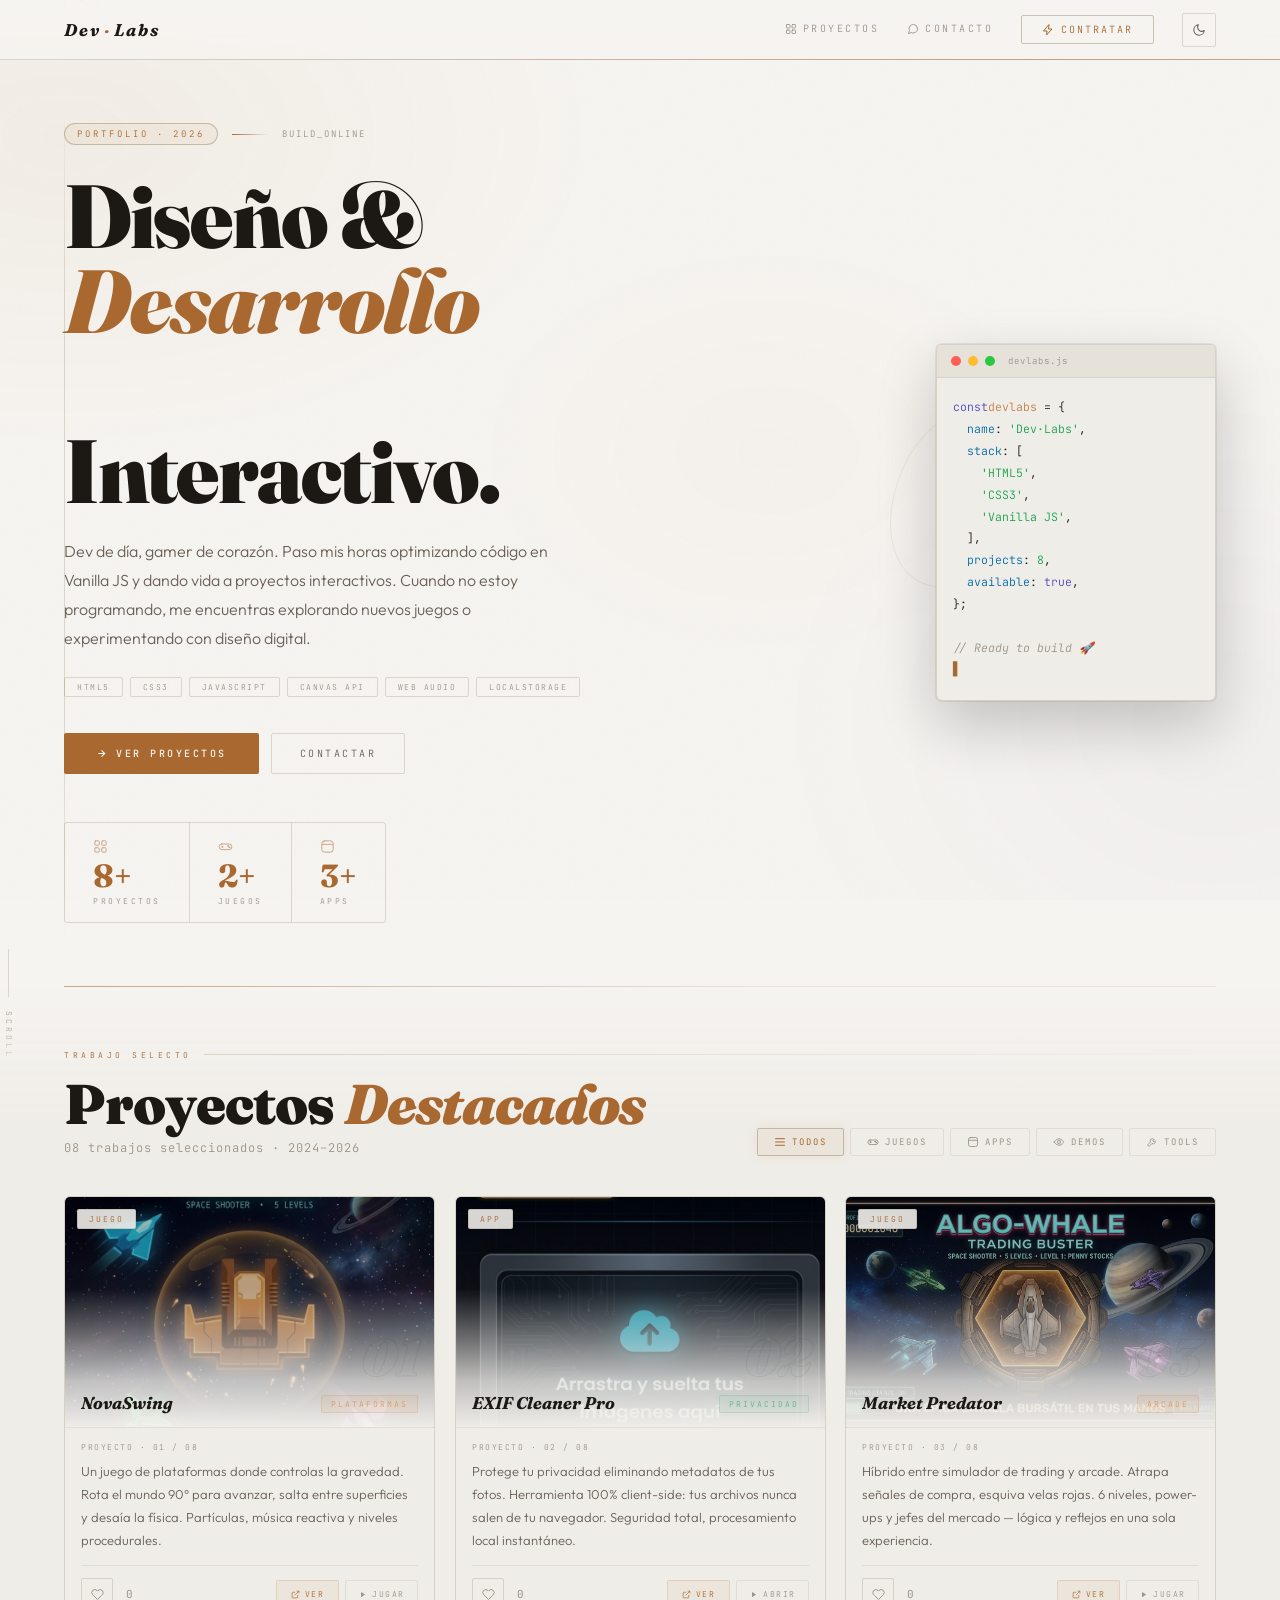
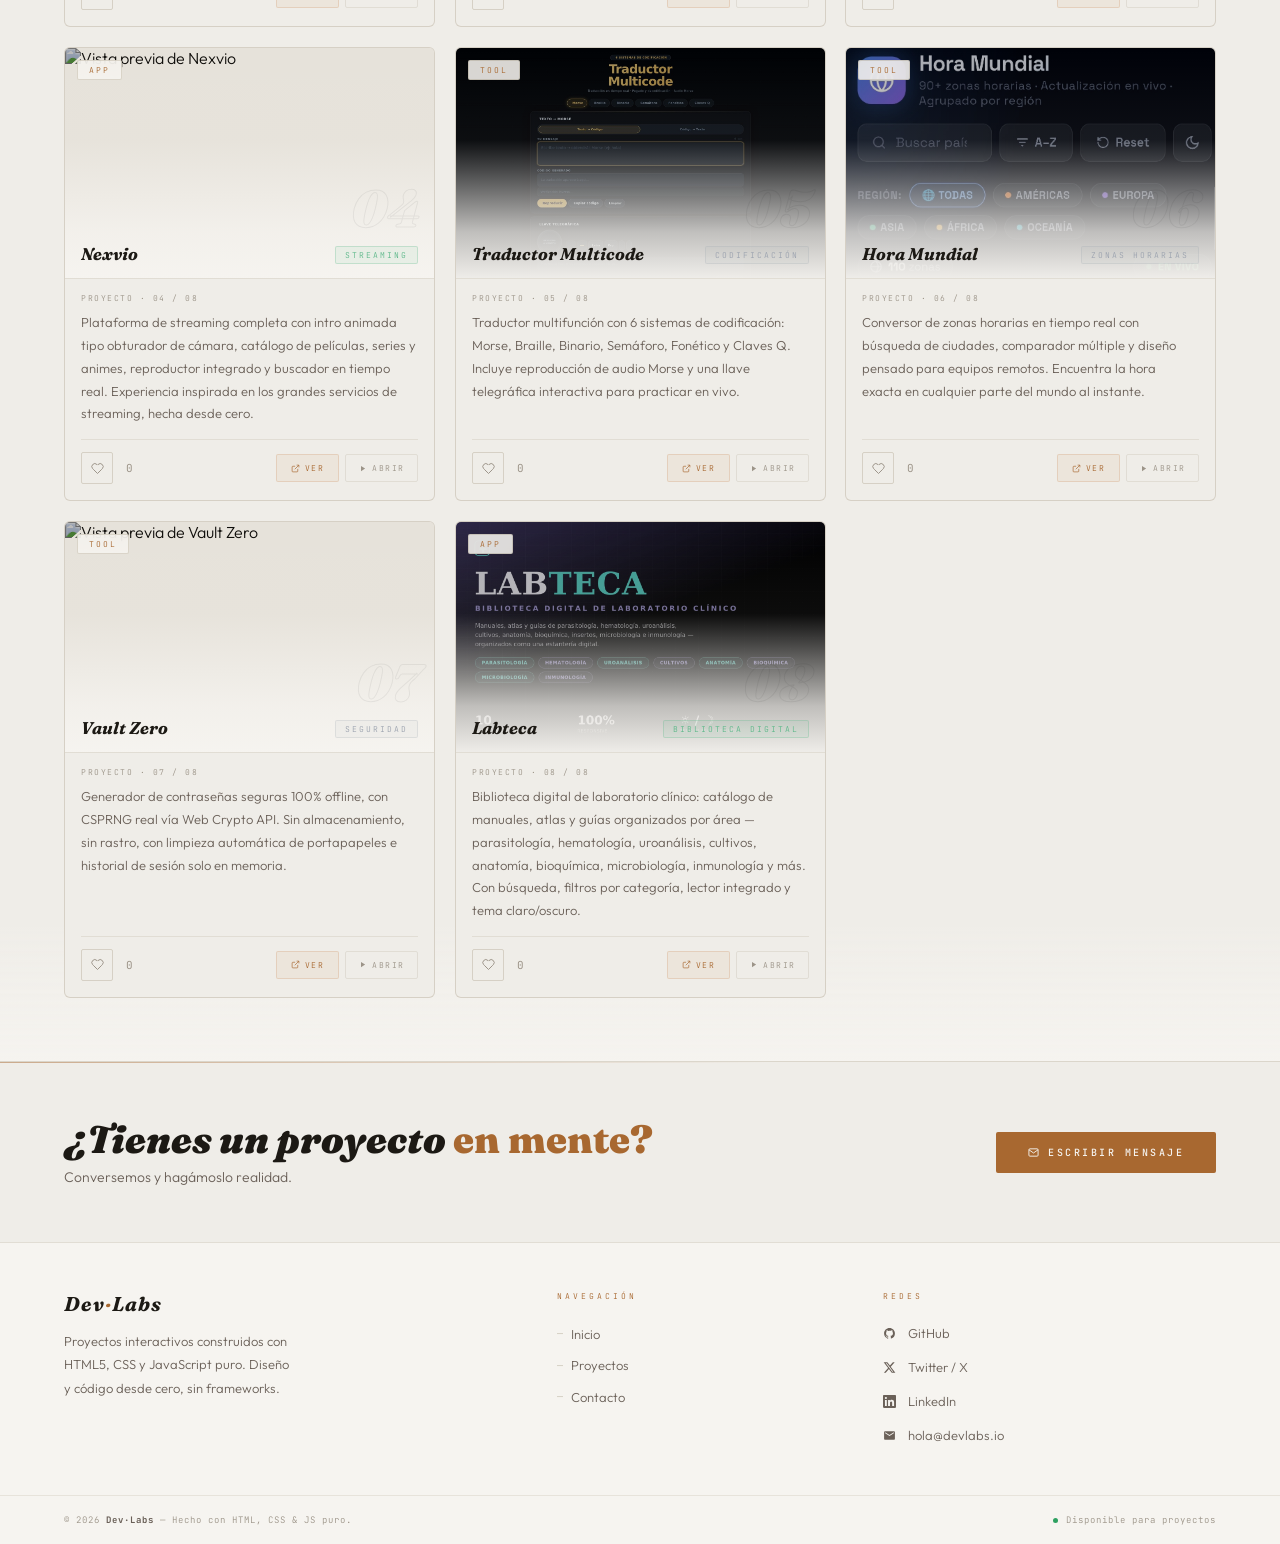
==== commit 421501fa: "Add files via upload" ====
--- a/index.html
+++ b/index.html
@@ -1 +1,4 @@
-<!DOCTYPE html><html lang="es" data-theme="dark"><head><meta charset="UTF-8"><meta name="viewport" content="width=device-width,initial-scale=1"><meta name="description" content="Dev&middot;Labs &mdash; Dise&ntilde;o y Desarrollo Interactivo. Proyectos en HTML5, CSS y JavaScript puro."><title>Dev&middot;Labs &mdash; Portfolio</title><link rel="icon" type="image/svg+xml" href="data:image/svg+xml,%3Csvg%20xmlns%3D%22http%3A//www.w3.org/2000/svg%22%20viewBox%3D%220%200%2064%2064%22%3E%3Crect%20width%3D%2264%22%20height%3D%2264%22%20rx%3D%2214%22%20fill%3D%22%230E0E1C%22/%3E%3Cpath%20d%3D%22M25%2020%20L14%2032%20L25%2044%22%20stroke%3D%22%23c9853f%22%20stroke-width%3D%225%22%20fill%3D%22none%22%20stroke-linecap%3D%22round%22%20stroke-linejoin%3D%22round%22/%3E%3Cpath%20d%3D%22M39%2020%20L50%2032%20L39%2044%22%20stroke%3D%22%23c9853f%22%20stroke-width%3D%225%22%20fill%3D%22none%22%20stroke-linecap%3D%22round%22%20stroke-linejoin%3D%22round%22/%3E%3C/svg%3E"><link rel="preconnect" href="https://fonts.googleapis.com"><link rel="preconnect" href="https://fonts.gstatic.com" crossorigin><link href="https://fonts.googleapis.com/css2?family=Fraunces:ital,opsz,wght@0,9..144,400;0,9..144,700;0,9..144,900;1,9..144,400;1,9..144,700;1,9..144,900&family=JetBrains+Mono:wght@300;400;500&family=Outfit:wght@200;300;400;500&display=swap" rel="stylesheet"><link rel="stylesheet" href="portafolio/css/styles.css"><script src="guard.js"></script></head><body><div class="space-stars" aria-hidden="true"><span class="layer far"></span> <span class="layer near"></span></div><div id="prog" aria-hidden="true"></div><div id="lightbox" role="dialog" aria-modal="true" aria-label="Vista de imagen"><button id="lb-close" aria-label="Cerrar">Cerrar &#x2715;</button> <img id="lb-img" src="" alt=""><p id="lb-cap"></p></div><button id="top-btn" aria-label="Volver arriba"><svg viewBox="0 0 24 24"><polyline points="18 15 12 9 6 15"/></svg></button><header id="header"><a href="#inicio" class="logo">Dev<span class="logo-dot">&middot;</span>Labs</a><nav id="nav-desktop" aria-label="Navegaci&oacute;n principal"><a href="#proyectos" class="nav-link"><svg class="nav-ico" viewBox="0 0 24 24" fill="none" stroke="currentColor" stroke-width="1.8" stroke-linecap="round" stroke-linejoin="round"><rect x="3" y="3" width="7" height="7" rx="1.3"/><rect x="14" y="3" width="7" height="7" rx="1.3"/><rect x="3" y="14" width="7" height="7" rx="1.3"/><rect x="14" y="14" width="7" height="7" rx="1.3"/></svg> Proyectos </a><a href="#contacto" class="nav-link"><svg class="nav-ico" viewBox="0 0 24 24" fill="none" stroke="currentColor" stroke-width="1.8" stroke-linecap="round" stroke-linejoin="round"><path d="M21 11.5a8.38 8.38 0 0 1-.9 3.8 8.5 8.5 0 0 1-7.6 4.7 8.38 8.38 0 0 1-3.8-.9L3 21l1.9-5.7a8.38 8.38 0 0 1-.9-3.8 8.5 8.5 0 0 1 4.7-7.6 8.38 8.38 0 0 1 3.8-.9h.5a8.48 8.48 0 0 1 8 8v.5z"/></svg> Contacto </a><a href="mailto:hola@devlabs.io" class="nav-btn"><svg class="nav-ico" viewBox="0 0 24 24" fill="none" stroke="currentColor" stroke-width="2" stroke-linecap="round" stroke-linejoin="round"><path d="M13 2 3 14h7l-1 8 11-12h-7l1-8z"/></svg> Contratar </a><button class="theme-toggle" aria-label="Cambiar tema"><svg class="icon-sun" viewBox="0 0 24 24" stroke-linecap="round" stroke-linejoin="round"><circle cx="12" cy="12" r="5"/><line x1="12" y1="1" x2="12" y2="3"/><line x1="12" y1="21" x2="12" y2="23"/><line x1="4.22" y1="4.22" x2="5.64" y2="5.64"/><line x1="18.36" y1="18.36" x2="19.78" y2="19.78"/><line x1="1" y1="12" x2="3" y2="12"/><line x1="21" y1="12" x2="23" y2="12"/><line x1="4.22" y1="19.78" x2="5.64" y2="18.36"/><line x1="18.36" y1="5.64" x2="19.78" y2="4.22"/></svg> <svg class="icon-moon" viewBox="0 0 24 24" stroke-linecap="round" stroke-linejoin="round"><path d="M21 12.79A9 9 0 1 1 11.21 3 7 7 0 0 0 21 12.79z"/></svg></button></nav><button class="nav-ham" id="ham" aria-label="Men&uacute;" aria-expanded="false" aria-controls="mobile-menu"><span></span><span></span><span></span></button></header><div class="mobile-menu" id="mobile-menu" role="navigation" aria-label="Men&uacute; m&oacute;vil"><a href="#proyectos" class="nav-link"><svg class="nav-ico" viewBox="0 0 24 24" fill="none" stroke="currentColor" stroke-width="1.8" stroke-linecap="round" stroke-linejoin="round"><rect x="3" y="3" width="7" height="7" rx="1.3"/><rect x="14" y="3" width="7" height="7" rx="1.3"/><rect x="3" y="14" width="7" height="7" rx="1.3"/><rect x="14" y="14" width="7" height="7" rx="1.3"/></svg> Proyectos </a><a href="#contacto" class="nav-link"><svg class="nav-ico" viewBox="0 0 24 24" fill="none" stroke="currentColor" stroke-width="1.8" stroke-linecap="round" stroke-linejoin="round"><path d="M21 11.5a8.38 8.38 0 0 1-.9 3.8 8.5 8.5 0 0 1-7.6 4.7 8.38 8.38 0 0 1-3.8-.9L3 21l1.9-5.7a8.38 8.38 0 0 1-.9-3.8 8.5 8.5 0 0 1 4.7-7.6 8.38 8.38 0 0 1 3.8-.9h.5a8.48 8.48 0 0 1 8 8v.5z"/></svg> Contacto </a><a href="mailto:hola@devlabs.io" class="nav-btn"><svg class="nav-ico" viewBox="0 0 24 24" fill="none" stroke="currentColor" stroke-width="2" stroke-linecap="round" stroke-linejoin="round"><path d="M13 2 3 14h7l-1 8 11-12h-7l1-8z"/></svg> Contratar </a><button class="theme-toggle" aria-label="Cambiar tema"><svg class="icon-sun" viewBox="0 0 24 24" stroke-linecap="round" stroke-linejoin="round"><circle cx="12" cy="12" r="5"/><line x1="12" y1="1" x2="12" y2="3"/><line x1="12" y1="21" x2="12" y2="23"/><line x1="4.22" y1="4.22" x2="5.64" y2="5.64"/><line x1="18.36" y1="18.36" x2="19.78" y2="19.78"/><line x1="1" y1="12" x2="3" y2="12"/><line x1="21" y1="12" x2="23" y2="12"/><line x1="4.22" y1="19.78" x2="5.64" y2="18.36"/><line x1="18.36" y1="5.64" x2="19.78" y2="4.22"/></svg> <svg class="icon-moon" viewBox="0 0 24 24" stroke-linecap="round" stroke-linejoin="round"><path d="M21 12.79A9 9 0 1 1 11.21 3 7 7 0 0 0 21 12.79z"/></svg></button></div><section class="hero" id="inicio" aria-label="Inicio"><span class="hero-bg-num" aria-hidden="true">06</span><div class="hero-inner"><div class="hero-eyebrow"><span class="eyebrow-tag">Portfolio &middot; 2026</span> <span class="eyebrow-line"></span> <span class="eyebrow-year">BUILD_ONLINE</span></div><h1>Dise&ntilde;o &amp;<br><em>Desarrollo</em><br>Interactivo.</h1><p class="hero-sub">Dev de d&iacute;a, gamer de coraz&oacute;n. Paso mis horas optimizando c&oacute;digo en Vanilla JS y dando vida a proyectos interactivos. Cuando no estoy programando, me encuentras explorando nuevos juegos o experimentando con dise&ntilde;o digital.</p><div class="hero-tech" aria-label="Tecnolog&iacute;as"><span class="tech-pill">HTML5</span> <span class="tech-pill">CSS3</span> <span class="tech-pill">JavaScript</span> <span class="tech-pill">Canvas API</span> <span class="tech-pill">Web Audio</span> <span class="tech-pill">LocalStorage</span></div><div class="hero-actions"><a href="#proyectos" class="btn-primary"><svg width="11" height="11" viewBox="0 0 24 24" fill="none" stroke="currentColor" stroke-width="2.5"><line x1="5" y1="12" x2="19" y2="12"/><polyline points="12 5 19 12 12 19"/></svg> Ver Proyectos </a><a href="#contacto" class="btn-secondary">Contactar</a></div><div class="hero-stats" role="list" aria-label="Estad&iacute;sticas"><div class="stat" role="listitem"><svg class="stat-ico" viewBox="0 0 24 24" fill="none" stroke="currentColor" stroke-width="1.6" stroke-linecap="round" stroke-linejoin="round"><rect x="3" y="3" width="7" height="7" rx="1.3"/><rect x="14" y="3" width="7" height="7" rx="1.3"/><rect x="3" y="14" width="7" height="7" rx="1.3"/><rect x="14" y="14" width="7" height="7" rx="1.3"/></svg> <span class="stat-n" id="cT">0</span> <span class="stat-l">Proyectos</span></div><div class="stat" role="listitem"><svg class="stat-ico" viewBox="0 0 24 24" fill="none" stroke="currentColor" stroke-width="1.6" stroke-linecap="round" stroke-linejoin="round"><rect x="2" y="8" width="20" height="9" rx="4"/><circle cx="16" cy="11.2" r=".8"/><circle cx="18.2" cy="13.4" r=".8"/><path d="M6 12.5h2M7 11.5v2"/></svg> <span class="stat-n" id="cG">0</span> <span class="stat-l">Juegos</span></div><div class="stat" role="listitem"><svg class="stat-ico" viewBox="0 0 24 24" fill="none" stroke="currentColor" stroke-width="1.6" stroke-linecap="round" stroke-linejoin="round"><rect x="3" y="3" width="18" height="18" rx="4"/><path d="M3 8.5h18"/><circle cx="6" cy="5.7" r=".6" fill="currentColor" stroke="none"/></svg> <span class="stat-n" id="cA">0</span> <span class="stat-l">Apps</span></div></div></div><div class="hero-terminal" aria-hidden="true"><div class="terminal-bar"><span class="term-dot r"></span> <span class="term-dot y"></span> <span class="term-dot g"></span> <span class="term-name">devlabs.js</span></div><div class="terminal-body"><span class="tk-kw">const</span> <span class="tk-fn">devlabs</span> = {<br>&nbsp;&nbsp;<span class="tk-prop">name</span>: <span class="tk-str">'Dev&middot;Labs'</span>,<br>&nbsp;&nbsp;<span class="tk-prop">stack</span>: [<br>&nbsp;&nbsp;&nbsp;&nbsp;<span class="tk-str">'HTML5'</span>,<br>&nbsp;&nbsp;&nbsp;&nbsp;<span class="tk-str">'CSS3'</span>,<br>&nbsp;&nbsp;&nbsp;&nbsp;<span class="tk-str">'Vanilla JS'</span>,<br>&nbsp;&nbsp;],<br>&nbsp;&nbsp;<span class="tk-prop">projects</span>: <span class="tk-str">8</span>,<br>&nbsp;&nbsp;<span class="tk-prop">available</span>: <span class="tk-kw">true</span>,<br>};<br><br><span class="tk-cmt">// Ready to build &#128640;</span><br></div></div><div class="scroll-ind" aria-hidden="true"><div class="scroll-track"><div class="scroll-bar"></div></div><span class="scroll-label">Scroll</span></div></section><div class="divider" aria-hidden="true"></div><section class="section" id="proyectos" aria-labelledby="proj-heading"><div class="section-eyebrow reveal"><span class="section-tag">Trabajo Selecto</span> <span class="section-tag-line"></span></div><div class="section-header reveal"><div><h2 id="proj-heading">Proyectos <em>Destacados</em></h2><p class="section-sub">08 trabajos seleccionados &middot; 2024&ndash;2026</p></div><div class="filters" id="filters" role="group" aria-label="Filtrar proyectos"><button class="filter-btn on" data-f="all"><svg class="filter-ico" viewBox="0 0 24 24" fill="none" stroke="currentColor" stroke-width="1.8" stroke-linecap="round" stroke-linejoin="round"><path d="M4 6h16M4 12h16M4 18h16"/></svg> Todos</button> <button class="filter-btn" data-f="game"><svg class="filter-ico" viewBox="0 0 24 24" fill="none" stroke="currentColor" stroke-width="1.8" stroke-linecap="round" stroke-linejoin="round"><rect x="2" y="8" width="20" height="9" rx="4"/><line x1="7" y1="12.5" x2="7" y2="12.5"/><circle cx="7" cy="11" r=".4"/><path d="M6 12.5h2M7 11.5v2"/><circle cx="16" cy="11.2" r=".8"/><circle cx="18.2" cy="13.4" r=".8"/></svg> Juegos</button> <button class="filter-btn" data-f="app"><svg class="filter-ico" viewBox="0 0 24 24" fill="none" stroke="currentColor" stroke-width="1.8" stroke-linecap="round" stroke-linejoin="round"><rect x="3" y="3" width="18" height="18" rx="4"/><path d="M3 8.5h18"/><circle cx="6" cy="5.7" r=".6" fill="currentColor" stroke="none"/></svg> Apps</button> <button class="filter-btn" data-f="demo"><svg class="filter-ico" viewBox="0 0 24 24" fill="none" stroke="currentColor" stroke-width="1.8" stroke-linecap="round" stroke-linejoin="round"><circle cx="12" cy="12" r="3.2"/><path d="M2.5 12S6 5.5 12 5.5 21.5 12 21.5 12 18 18.5 12 18.5 2.5 12 2.5 12z"/></svg> Demos</button> <button class="filter-btn" data-f="tool"><svg class="filter-ico" viewBox="0 0 24 24" fill="none" stroke="currentColor" stroke-width="1.8" stroke-linecap="round" stroke-linejoin="round"><path d="M14.7 6.3a4 4 0 0 0-5.6 5.6L3 18l3 3 6.1-6.1a4 4 0 0 0 5.6-5.6l-2.3 2.3-2-2 2.3-2.3z"/></svg> Tools</button></div></div><div class="grid reveal-stagger" id="grid"><article class="card" data-type="game" data-id="novaswing"><div class="card-img"><img src="NovaSwing/nova.jpg" alt="Vista previa de NovaSwing" loading="lazy"><div class="card-img-grad"></div><span class="badge">Juego</span> <span class="card-num" aria-hidden="true">01</span> <button class="zoom-btn" data-src="NovaSwing/nova.jpg" data-cap="Proyecto 01 &mdash; NovaSwing" aria-label="Ver imagen grande de NovaSwing"><svg viewBox="0 0 24 24"><circle cx="11" cy="11" r="8"/><line x1="21" y1="21" x2="16.65" y2="16.65"/></svg></button><div class="card-img-title"><span class="card-title-overlay">NovaSwing</span> <span class="type-label">Plataformas</span></div></div><div class="card-body"><div class="card-meta"><span class="card-idx">PROYECTO &middot; 01 / 08</span></div><p class="card-desc">Un juego de plataformas donde controlas la gravedad. Rota el mundo 90&deg; para avanzar, salta entre superficies y desa&iacute;a la f&iacute;sica. Part&iacute;culas, m&uacute;sica reactiva y niveles procedurales.</p><div class="card-footer"><button class="like-btn" data-project="novaswing" aria-label="Me gusta NovaSwing"><div class="like-ring"><svg class="heart-svg" viewBox="0 0 24 24"><path d="M20.84 4.61a5.5 5.5 0 0 0-7.78 0L12 5.67l-1.06-1.06a5.5 5.5 0 0 0-7.78 7.78l1.06 1.06L12 21.23l7.78-7.78 1.06-1.06a5.5 5.5 0 0 0 0-7.78z"/></svg><div class="heart-particles" aria-hidden="true"><span></span><span></span><span></span><span></span> <span></span><span></span><span></span></div></div><span class="like-count">0</span></button><div class="card-btns"><a href="#" class="btn-card-primary" target="_blank" rel="noopener"><svg viewBox="0 0 24 24" fill="none" stroke="currentColor" stroke-width="1.8"><path d="M18 13v6a2 2 0 0 1-2 2H5a2 2 0 0 1-2-2V8a2 2 0 0 1 2-2h6"/><polyline points="15 3 21 3 21 9"/><line x1="10" y1="14" x2="21" y2="3"/></svg> Ver </a><a href="NovaSwing/" class="btn-card-secondary" target="_blank" rel="noopener"><svg viewBox="0 0 24 24" fill="currentColor"><path d="M8 5v14l11-7z"/></svg> Jugar</a></div></div></div></article><article class="card" data-type="app" data-id="exif"><div class="card-img"><img src="Metadatos/metadatos.jpg" alt="Vista previa de EXIF Cleaner Pro" loading="lazy"><div class="card-img-grad"></div><span class="badge">App</span> <span class="card-num" aria-hidden="true">02</span> <button class="zoom-btn" data-src="Metadatos/metadatos.jpg" data-cap="Proyecto 02 &mdash; EXIF Cleaner Pro" aria-label="Ver imagen grande de EXIF Cleaner Pro"><svg viewBox="0 0 24 24"><circle cx="11" cy="11" r="8"/><line x1="21" y1="21" x2="16.65" y2="16.65"/></svg></button><div class="card-img-title"><span class="card-title-overlay">EXIF Cleaner Pro</span> <span class="type-label">Privacidad</span></div></div><div class="card-body"><div class="card-meta"><span class="card-idx">PROYECTO &middot; 02 / 08</span></div><p class="card-desc">Protege tu privacidad eliminando metadatos de tus fotos. Herramienta 100% client-side: tus archivos nunca salen de tu navegador. Seguridad total, procesamiento local instant&aacute;neo.</p><div class="card-footer"><button class="like-btn" data-project="exif" aria-label="Me gusta EXIF Cleaner Pro"><div class="like-ring"><svg class="heart-svg" viewBox="0 0 24 24"><path d="M20.84 4.61a5.5 5.5 0 0 0-7.78 0L12 5.67l-1.06-1.06a5.5 5.5 0 0 0-7.78 7.78l1.06 1.06L12 21.23l7.78-7.78 1.06-1.06a5.5 5.5 0 0 0 0-7.78z"/></svg><div class="heart-particles" aria-hidden="true"><span></span><span></span><span></span><span></span> <span></span><span></span><span></span></div></div><span class="like-count">0</span></button><div class="card-btns"><a href="#" class="btn-card-primary" target="_blank" rel="noopener"><svg viewBox="0 0 24 24" fill="none" stroke="currentColor" stroke-width="1.8"><path d="M18 13v6a2 2 0 0 1-2 2H5a2 2 0 0 1-2-2V8a2 2 0 0 1 2-2h6"/><polyline points="15 3 21 3 21 9"/><line x1="10" y1="14" x2="21" y2="3"/></svg> Ver </a><a href="Metadatos/" class="btn-card-secondary" target="_blank" rel="noopener"><svg viewBox="0 0 24 24" fill="currentColor"><path d="M8 5v14l11-7z"/></svg> Abrir</a></div></div></div></article><article class="card" data-type="game" data-id="market"><div class="card-img"><img src="GameTrading/tradingame.jpg" alt="Vista previa de Market Predator" loading="lazy"><div class="card-img-grad"></div><span class="badge">Juego</span> <span class="card-num" aria-hidden="true">03</span> <button class="zoom-btn" data-src="GameTrading/tradingame.jpg" data-cap="Proyecto 03 &mdash; Market Predator" aria-label="Ver imagen grande de Market Predator"><svg viewBox="0 0 24 24"><circle cx="11" cy="11" r="8"/><line x1="21" y1="21" x2="16.65" y2="16.65"/></svg></button><div class="card-img-title"><span class="card-title-overlay">Market Predator</span> <span class="type-label">Arcade</span></div></div><div class="card-body"><div class="card-meta"><span class="card-idx">PROYECTO &middot; 03 / 08</span></div><p class="card-desc">H&iacute;brido entre simulador de trading y arcade. Atrapa se&ntilde;ales de compra, esquiva velas rojas. 6 niveles, power-ups y jefes del mercado &mdash; l&oacute;gica y reflejos en una sola experiencia.</p><div class="card-footer"><button class="like-btn" data-project="market" aria-label="Me gusta Market Predator"><div class="like-ring"><svg class="heart-svg" viewBox="0 0 24 24"><path d="M20.84 4.61a5.5 5.5 0 0 0-7.78 0L12 5.67l-1.06-1.06a5.5 5.5 0 0 0-7.78 7.78l1.06 1.06L12 21.23l7.78-7.78 1.06-1.06a5.5 5.5 0 0 0 0-7.78z"/></svg><div class="heart-particles" aria-hidden="true"><span></span><span></span><span></span><span></span> <span></span><span></span><span></span></div></div><span class="like-count">0</span></button><div class="card-btns"><a href="#" class="btn-card-primary" target="_blank" rel="noopener"><svg viewBox="0 0 24 24" fill="none" stroke="currentColor" stroke-width="1.8"><path d="M18 13v6a2 2 0 0 1-2 2H5a2 2 0 0 1-2-2V8a2 2 0 0 1 2-2h6"/><polyline points="15 3 21 3 21 9"/><line x1="10" y1="14" x2="21" y2="3"/></svg> Ver </a><a href="GameTrading/" class="btn-card-secondary" target="_blank" rel="noopener"><svg viewBox="0 0 24 24" fill="currentColor"><path d="M8 5v14l11-7z"/></svg> Jugar</a></div></div></div></article><article class="card" data-type="app" data-id="nexvio"><div class="card-img"><img src="STREAMING/nexvio.jpg" alt="Vista previa de Nexvio" loading="lazy"><div class="card-img-grad"></div><span class="badge">App</span> <span class="card-num" aria-hidden="true">04</span> <button class="zoom-btn" data-src="STREAMING/nexvio.jpg" data-cap="Proyecto 04 &mdash; Nexvio" aria-label="Ver imagen grande de Nexvio"><svg viewBox="0 0 24 24"><circle cx="11" cy="11" r="8"/><line x1="21" y1="21" x2="16.65" y2="16.65"/></svg></button><div class="card-img-title"><span class="card-title-overlay">Nexvio</span> <span class="type-label">Streaming</span></div></div><div class="card-body"><div class="card-meta"><span class="card-idx">PROYECTO &middot; 04 / 08</span></div><p class="card-desc">Plataforma de streaming completa con intro animada tipo obturador de c&aacute;mara, cat&aacute;logo de pel&iacute;culas, series y animes, reproductor integrado y buscador en tiempo real. Experiencia inspirada en los grandes servicios de streaming, hecha desde cero.</p><div class="card-footer"><button class="like-btn" data-project="nexvio" aria-label="Me gusta Nexvio"><div class="like-ring"><svg class="heart-svg" viewBox="0 0 24 24"><path d="M20.84 4.61a5.5 5.5 0 0 0-7.78 0L12 5.67l-1.06-1.06a5.5 5.5 0 0 0-7.78 7.78l1.06 1.06L12 21.23l7.78-7.78 1.06-1.06a5.5 5.5 0 0 0 0-7.78z"/></svg><div class="heart-particles" aria-hidden="true"><span></span><span></span><span></span><span></span> <span></span><span></span><span></span></div></div><span class="like-count">0</span></button><div class="card-btns"><a href="#" class="btn-card-primary" target="_blank" rel="noopener"><svg viewBox="0 0 24 24" fill="none" stroke="currentColor" stroke-width="1.8"><path d="M18 13v6a2 2 0 0 1-2 2H5a2 2 0 0 1-2-2V8a2 2 0 0 1 2-2h6"/><polyline points="15 3 21 3 21 9"/><line x1="10" y1="14" x2="21" y2="3"/></svg> Ver </a><a href="STREAMING/" class="btn-card-secondary" target="_blank" rel="noopener"><svg viewBox="0 0 24 24" fill="currentColor"><path d="M8 5v14l11-7z"/></svg> Abrir</a></div></div></div></article><article class="card" data-type="tool" data-id="mordse"><div class="card-img"><img src="CODIGO MORDSE/mordse.jpg" alt="Vista previa de Traductor Multicode" loading="lazy"><div class="card-img-grad"></div><span class="badge">Tool</span> <span class="card-num" aria-hidden="true">05</span> <button class="zoom-btn" data-src="CODIGO MORDSE/mordse.jpg" data-cap="Proyecto 05 &mdash; Traductor Multicode" aria-label="Ver imagen grande de Traductor Multicode"><svg viewBox="0 0 24 24"><circle cx="11" cy="11" r="8"/><line x1="21" y1="21" x2="16.65" y2="16.65"/></svg></button><div class="card-img-title"><span class="card-title-overlay">Traductor Multicode</span> <span class="type-label">Codificaci&oacute;n</span></div></div><div class="card-body"><div class="card-meta"><span class="card-idx">PROYECTO &middot; 05 / 08</span></div><p class="card-desc">Traductor multifunci&oacute;n con 6 sistemas de codificaci&oacute;n: Morse, Braille, Binario, Sem&aacute;foro, Fon&eacute;tico y Claves Q. Incluye reproducci&oacute;n de audio Morse y una llave telegr&aacute;fica interactiva para practicar en vivo.</p><div class="card-footer"><button class="like-btn" data-project="mordse" aria-label="Me gusta Traductor Multicode"><div class="like-ring"><svg class="heart-svg" viewBox="0 0 24 24"><path d="M20.84 4.61a5.5 5.5 0 0 0-7.78 0L12 5.67l-1.06-1.06a5.5 5.5 0 0 0-7.78 7.78l1.06 1.06L12 21.23l7.78-7.78 1.06-1.06a5.5 5.5 0 0 0 0-7.78z"/></svg><div class="heart-particles" aria-hidden="true"><span></span><span></span><span></span><span></span> <span></span><span></span><span></span></div></div><span class="like-count">0</span></button><div class="card-btns"><a href="#" class="btn-card-primary" target="_blank" rel="noopener"><svg viewBox="0 0 24 24" fill="none" stroke="currentColor" stroke-width="1.8"><path d="M18 13v6a2 2 0 0 1-2 2H5a2 2 0 0 1-2-2V8a2 2 0 0 1 2-2h6"/><polyline points="15 3 21 3 21 9"/><line x1="10" y1="14" x2="21" y2="3"/></svg> Ver </a><a href="CODIGO MORDSE/" class="btn-card-secondary" target="_blank" rel="noopener"><svg viewBox="0 0 24 24" fill="currentColor"><path d="M8 5v14l11-7z"/></svg> Abrir</a></div></div></div></article><article class="card" data-type="tool" data-id="timezone"><div class="card-img"><img src="TimeZone/timezone.jpg" alt="Vista previa de Hora Mundial" loading="lazy"><div class="card-img-grad"></div><span class="badge">Tool</span> <span class="card-num" aria-hidden="true">06</span> <button class="zoom-btn" data-src="TimeZone/timezone.jpg" data-cap="Proyecto 06 &mdash; Hora Mundial" aria-label="Ver imagen grande de Hora Mundial"><svg viewBox="0 0 24 24"><circle cx="11" cy="11" r="8"/><line x1="21" y1="21" x2="16.65" y2="16.65"/></svg></button><div class="card-img-title"><span class="card-title-overlay">Hora Mundial</span> <span class="type-label">Zonas Horarias</span></div></div><div class="card-body"><div class="card-meta"><span class="card-idx">PROYECTO &middot; 06 / 08</span></div><p class="card-desc">Conversor de zonas horarias en tiempo real con b&uacute;squeda de ciudades, comparador m&uacute;ltiple y dise&ntilde;o pensado para equipos remotos. Encuentra la hora exacta en cualquier parte del mundo al instante.</p><div class="card-footer"><button class="like-btn" data-project="timezone" aria-label="Me gusta Hora Mundial"><div class="like-ring"><svg class="heart-svg" viewBox="0 0 24 24"><path d="M20.84 4.61a5.5 5.5 0 0 0-7.78 0L12 5.67l-1.06-1.06a5.5 5.5 0 0 0-7.78 7.78l1.06 1.06L12 21.23l7.78-7.78 1.06-1.06a5.5 5.5 0 0 0 0-7.78z"/></svg><div class="heart-particles" aria-hidden="true"><span></span><span></span><span></span><span></span> <span></span><span></span><span></span></div></div><span class="like-count">0</span></button><div class="card-btns"><a href="#" class="btn-card-primary" target="_blank" rel="noopener"><svg viewBox="0 0 24 24" fill="none" stroke="currentColor" stroke-width="1.8"><path d="M18 13v6a2 2 0 0 1-2 2H5a2 2 0 0 1-2-2V8a2 2 0 0 1 2-2h6"/><polyline points="15 3 21 3 21 9"/><line x1="10" y1="14" x2="21" y2="3"/></svg> Ver </a><a href="TimeZone/" class="btn-card-secondary" target="_blank" rel="noopener"><svg viewBox="0 0 24 24" fill="currentColor"><path d="M8 5v14l11-7z"/></svg> Abrir</a></div></div></div></article><article class="card" data-type="tool" data-id="vault"><div class="card-img"><img src="password/vault.jpg" alt="Vista previa de Vault Zero" loading="lazy"><div class="card-img-grad"></div><span class="badge">Tool</span> <span class="card-num" aria-hidden="true">07</span> <button class="zoom-btn" data-src="password/vault.jpg" data-cap="Proyecto 07 &mdash; Vault Zero" aria-label="Ver imagen grande de Vault Zero"><svg viewBox="0 0 24 24"><circle cx="11" cy="11" r="8"/><line x1="21" y1="21" x2="16.65" y2="16.65"/></svg></button><div class="card-img-title"><span class="card-title-overlay">Vault Zero</span> <span class="type-label">Seguridad</span></div></div><div class="card-body"><div class="card-meta"><span class="card-idx">PROYECTO &middot; 07 / 08</span></div><p class="card-desc">Generador de contrase&ntilde;as seguras 100% offline, con CSPRNG real v&iacute;a Web Crypto API. Sin almacenamiento, sin rastro, con limpieza autom&aacute;tica de portapapeles e historial de sesi&oacute;n solo en memoria.</p><div class="card-footer"><button class="like-btn" data-project="vault" aria-label="Me gusta Vault Zero"><div class="like-ring"><svg class="heart-svg" viewBox="0 0 24 24"><path d="M20.84 4.61a5.5 5.5 0 0 0-7.78 0L12 5.67l-1.06-1.06a5.5 5.5 0 0 0-7.78 7.78l1.06 1.06L12 21.23l7.78-7.78 1.06-1.06a5.5 5.5 0 0 0 0-7.78z"/></svg><div class="heart-particles" aria-hidden="true"><span></span><span></span><span></span><span></span> <span></span><span></span><span></span></div></div><span class="like-count">0</span></button><div class="card-btns"><a href="#" class="btn-card-primary" target="_blank" rel="noopener"><svg viewBox="0 0 24 24" fill="none" stroke="currentColor" stroke-width="1.8"><path d="M18 13v6a2 2 0 0 1-2 2H5a2 2 0 0 1-2-2V8a2 2 0 0 1 2-2h6"/><polyline points="15 3 21 3 21 9"/><line x1="10" y1="14" x2="21" y2="3"/></svg> Ver </a><a href="password/" class="btn-card-secondary" target="_blank" rel="noopener"><svg viewBox="0 0 24 24" fill="currentColor"><path d="M8 5v14l11-7z"/></svg> Abrir</a></div></div></div></article><article class="card" data-type="app" data-id="labteca"><div class="card-img"><img src="Labteca/preview.jpg" alt="Vista previa de Labteca" loading="lazy"><div class="card-img-grad"></div><span class="badge">App</span> <span class="card-num" aria-hidden="true">08</span> <button class="zoom-btn" data-src="Labteca/preview.jpg" data-cap="Proyecto 08 &mdash; Labteca" aria-label="Ver imagen grande de Labteca"><svg viewBox="0 0 24 24"><circle cx="11" cy="11" r="8"/><line x1="21" y1="21" x2="16.65" y2="16.65"/></svg></button><div class="card-img-title"><span class="card-title-overlay">Labteca</span> <span class="type-label">Biblioteca digital</span></div></div><div class="card-body"><div class="card-meta"><span class="card-idx">PROYECTO &middot; 08 / 08</span></div><p class="card-desc">Biblioteca digital de laboratorio cl&iacute;nico: cat&aacute;logo de manuales, atlas y gu&iacute;as organizados por &aacute;rea &mdash; parasitolog&iacute;a, hematolog&iacute;a, uroan&aacute;lisis, cultivos, anatom&iacute;a, bioqu&iacute;mica, microbiolog&iacute;a, inmunolog&iacute;a y m&aacute;s. Con b&uacute;squeda, filtros por categor&iacute;a, lector integrado y tema claro/oscuro.</p><div class="card-footer"><button class="like-btn" data-project="labteca" aria-label="Me gusta Labteca"><div class="like-ring"><svg class="heart-svg" viewBox="0 0 24 24"><path d="M20.84 4.61a5.5 5.5 0 0 0-7.78 0L12 5.67l-1.06-1.06a5.5 5.5 0 0 0-7.78 7.78l1.06 1.06L12 21.23l7.78-7.78 1.06-1.06a5.5 5.5 0 0 0 0-7.78z"/></svg><div class="heart-particles" aria-hidden="true"><span></span><span></span><span></span><span></span> <span></span><span></span><span></span></div></div><span class="like-count">0</span></button><div class="card-btns"><a href="#" class="btn-card-primary" target="_blank" rel="noopener"><svg viewBox="0 0 24 24" fill="none" stroke="currentColor" stroke-width="1.8"><path d="M18 13v6a2 2 0 0 1-2 2H5a2 2 0 0 1-2-2V8a2 2 0 0 1 2-2h6"/><polyline points="15 3 21 3 21 9"/><line x1="10" y1="14" x2="21" y2="3"/></svg> Ver </a><a href="Labteca/" class="btn-card-secondary" target="_blank" rel="noopener"><svg viewBox="0 0 24 24" fill="currentColor"><path d="M8 5v14l11-7z"/></svg> Abrir</a></div></div></div></article></div></section><footer id="contacto"><div class="footer-cta reveal"><div><h3>&iquest;Tienes un proyecto <em>en mente?</em></h3><p>Conversemos y hag&aacute;moslo realidad.</p></div><a href="mailto:hola@devlabs.io" class="btn-primary"><svg width="11" height="11" viewBox="0 0 24 24" fill="none" stroke="currentColor" stroke-width="2"><path d="M4 4h16c1.1 0 2 .9 2 2v12c0 1.1-.9 2-2 2H4c-1.1 0-2-.9-2-2V6c0-1.1.9-2 2-2z"/><polyline points="22,6 12,13 2,6"/></svg> Escribir Mensaje</a></div><div class="footer-grid"><div><span class="ft-logo">Dev<span>&middot;</span>Labs</span><p class="ft-brand-desc">Proyectos interactivos construidos con HTML5, CSS y JavaScript puro. Dise&ntilde;o y c&oacute;digo desde cero, sin frameworks.</p></div><div><p class="ft-h">Navegaci&oacute;n</p><ul class="ft-links"><li><a href="#inicio">Inicio</a></li><li><a href="#proyectos">Proyectos</a></li><li><a href="#contacto">Contacto</a></li></ul></div><div><p class="ft-h">Redes</p><div class="ft-socials"><a href="https://github.com/" target="_blank" rel="noopener" class="ft-social gh" aria-label="GitHub"><svg viewBox="0 0 24 24"><path d="M12 2C6.48 2 2 6.48 2 12c0 4.42 2.87 8.17 6.84 9.49.5.09.68-.22.68-.48v-1.7c-2.78.6-3.37-1.34-3.37-1.34-.45-1.16-1.11-1.47-1.11-1.47-.91-.62.07-.61.07-.61 1 .07 1.53 1.03 1.53 1.03.9 1.52 2.34 1.08 2.91.83.09-.65.35-1.08.63-1.33-2.22-.25-4.56-1.11-4.56-4.94 0-1.09.39-1.98 1.03-2.68-.1-.25-.45-1.27.1-2.64 0 0 .84-.27 2.75 1.02A9.56 9.56 0 0 1 12 6.8c.85 0 1.71.11 2.51.33 1.91-1.29 2.75-1.02 2.75-1.02.55 1.37.2 2.39.1 2.64.64.7 1.03 1.59 1.03 2.68 0 3.84-2.34 4.69-4.57 4.94.36.31.68.92.68 1.85v2.74c0 .27.18.58.69.48A10.01 10.01 0 0 0 22 12c0-5.52-4.48-10-10-10z"/></svg> GitHub </a><a href="https://twitter.com/" target="_blank" rel="noopener" class="ft-social tw" aria-label="Twitter / X"><svg viewBox="0 0 24 24"><path d="M18.244 2.25h3.308l-7.227 8.26 8.502 11.24H16.17l-5.214-6.817L4.99 21.75H1.68l7.73-8.835L1.254 2.25H8.08l4.713 6.231zm-1.161 17.52h1.833L7.084 4.126H5.117z"/></svg> Twitter / X </a><a href="https://linkedin.com/" target="_blank" rel="noopener" class="ft-social li" aria-label="LinkedIn"><svg viewBox="0 0 24 24"><path d="M20.447 20.452H16.89v-5.569c0-1.327-.024-3.037-1.852-3.037-1.853 0-2.136 1.445-2.136 2.939v5.667H9.351V9h3.414v1.561h.046c.477-.9 1.637-1.85 3.37-1.85 3.601 0 4.267 2.37 4.267 5.455v6.286zM5.337 7.433a1.98 1.98 0 0 1-1.987-1.982 1.98 1.98 0 0 1 1.987-1.981c1.1 0 1.988.887 1.988 1.981a1.98 1.98 0 0 1-1.988 1.982zm1.706 13.019H3.63V9h3.413v11.452zM22.225 0H1.771C.792 0 0 .774 0 1.729v20.542C0 23.227.792 24 1.771 24h20.451C23.2 24 24 23.227 24 22.271V1.729C24 .774 23.2 0 22.222 0h.003z"/></svg> LinkedIn </a><a href="mailto:hola@devlabs.io" class="ft-social cp" aria-label="Email"><svg viewBox="0 0 24 24"><path d="M20 4H4c-1.1 0-2 .9-2 2v12c0 1.1.9 2 2 2h16c1.1 0 2-.9 2-2V6c0-1.1-.9-2-2-2zm0 4l-8 5-8-5V6l8 5 8-5v2z"/></svg> hola@devlabs.io</a></div></div></div><div class="footer-bar"><p>&copy; 2026 <strong>Dev&middot;Labs</strong> &mdash; Hecho con HTML, CSS &amp; JS puro.</p><div class="ft-status"><span class="ft-pulse"></span><p style="font-family:var(--mono);font-size:9px;color:var(--text3)">Disponible para proyectos</p></div></div></footer><script src="portafolio/js/main.js"></script></body></html>+<!DOCTYPE html><html lang="es" data-theme="dark"><head><meta charset="UTF-8"/><meta name="viewport" content="width=device-width, initial-scale=1.0"/><meta name="description" content="Dev&middot;Labs &mdash; Dise&ntilde;o y Desarrollo Interactivo. Proyectos en HTML5, CSS y JavaScript puro."/><title>Dev&middot;Labs &mdash; Portfolio</title><link rel="icon" type="image/svg+xml" href="data:image/svg+xml,%3Csvg%20xmlns%3D%22http%3A//www.w3.org/2000/svg%22%20viewBox%3D%220%200%2064%2064%22%3E%3Crect%20width%3D%2264%22%20height%3D%2264%22%20rx%3D%2214%22%20fill%3D%22%230E0E1C%22/%3E%3Cpath%20d%3D%22M25%2020%20L14%2032%20L25%2044%22%20stroke%3D%22%23c9853f%22%20stroke-width%3D%225%22%20fill%3D%22none%22%20stroke-linecap%3D%22round%22%20stroke-linejoin%3D%22round%22/%3E%3Cpath%20d%3D%22M39%2020%20L50%2032%20L39%2044%22%20stroke%3D%22%23c9853f%22%20stroke-width%3D%225%22%20fill%3D%22none%22%20stroke-linecap%3D%22round%22%20stroke-linejoin%3D%22round%22/%3E%3C/svg%3E"><link rel="preconnect" href="https://fonts.googleapis.com"/><link rel="preconnect" href="https://fonts.gstatic.com" crossorigin/><link href="https://fonts.googleapis.com/css2?family=Fraunces:ital,opsz,wght@0,9..144,400;0,9..144,700;0,9..144,900;1,9..144,400;1,9..144,700;1,9..144,900&family=JetBrains+Mono:wght@300;400;500&family=Outfit:wght@200;300;400;500&display=swap" rel="stylesheet"/><link rel="stylesheet" href="portafolio/css/styles.css"/>
+<script src="guard.js"></script>
+</head><body><div class="space-stars" aria-hidden="true"><span class="layer far"></span><span class="layer near"></span></div><div id="prog" aria-hidden="true"></div><div id="lightbox" role="dialog" aria-modal="true" aria-label="Vista de imagen"><button id="lb-close" aria-label="Cerrar">Cerrar &#x2715;</button><img id="lb-img" src="" alt=""/><p id="lb-cap"></p></div><button id="top-btn" aria-label="Volver arriba"><svg viewBox="0 0 24 24"><polyline points="18 15 12 9 6 15"/></svg></button><header id="header"><a href="#inicio" class="logo">Dev<span class="logo-dot">&middot;</span>Labs</a><nav id="nav-desktop" aria-label="Navegaci&oacute;n principal"><a href="#proyectos" class="nav-link"><svg class="nav-ico" viewBox="0 0 24 24" fill="none" stroke="currentColor" stroke-width="1.8" stroke-linecap="round" stroke-linejoin="round"><rect x="3" y="3" width="7" height="7" rx="1.3"/><rect x="14" y="3" width="7" height="7" rx="1.3"/><rect x="3" y="14" width="7" height="7" rx="1.3"/><rect x="14" y="14" width="7" height="7" rx="1.3"/></svg> Proyectos </a><a href="#contacto" class="nav-link"><svg class="nav-ico" viewBox="0 0 24 24" fill="none" stroke="currentColor" stroke-width="1.8" stroke-linecap="round" stroke-linejoin="round"><path d="M21 11.5a8.38 8.38 0 0 1-.9 3.8 8.5 8.5 0 0 1-7.6 4.7 8.38 8.38 0 0 1-3.8-.9L3 21l1.9-5.7a8.38 8.38 0 0 1-.9-3.8 8.5 8.5 0 0 1 4.7-7.6 8.38 8.38 0 0 1 3.8-.9h.5a8.48 8.48 0 0 1 8 8v.5z"/></svg> Contacto </a><a href="mailto:hola@devlabs.io" class="nav-btn"><svg class="nav-ico" viewBox="0 0 24 24" fill="none" stroke="currentColor" stroke-width="2" stroke-linecap="round" stroke-linejoin="round"><path d="M13 2 3 14h7l-1 8 11-12h-7l1-8z"/></svg> Contratar </a><button class="theme-toggle" aria-label="Cambiar tema"><svg class="icon-sun" viewBox="0 0 24 24" stroke-linecap="round" stroke-linejoin="round"><circle cx="12" cy="12" r="5"/><line x1="12" y1="1" x2="12" y2="3"/><line x1="12" y1="21" x2="12" y2="23"/><line x1="4.22" y1="4.22" x2="5.64" y2="5.64"/><line x1="18.36" y1="18.36" x2="19.78" y2="19.78"/><line x1="1" y1="12" x2="3" y2="12"/><line x1="21" y1="12" x2="23" y2="12"/><line x1="4.22" y1="19.78" x2="5.64" y2="18.36"/><line x1="18.36" y1="5.64" x2="19.78" y2="4.22"/></svg><svg class="icon-moon" viewBox="0 0 24 24" stroke-linecap="round" stroke-linejoin="round"><path d="M21 12.79A9 9 0 1 1 11.21 3 7 7 0 0 0 21 12.79z"/></svg></button></nav><button class="nav-ham" id="ham" aria-label="Men&uacute;" aria-expanded="false" aria-controls="mobile-menu"><span></span><span></span><span></span></button></header><div class="mobile-menu" id="mobile-menu" role="navigation" aria-label="Men&uacute; m&oacute;vil"><a href="#proyectos" class="nav-link"><svg class="nav-ico" viewBox="0 0 24 24" fill="none" stroke="currentColor" stroke-width="1.8" stroke-linecap="round" stroke-linejoin="round"><rect x="3" y="3" width="7" height="7" rx="1.3"/><rect x="14" y="3" width="7" height="7" rx="1.3"/><rect x="3" y="14" width="7" height="7" rx="1.3"/><rect x="14" y="14" width="7" height="7" rx="1.3"/></svg> Proyectos </a><a href="#contacto" class="nav-link"><svg class="nav-ico" viewBox="0 0 24 24" fill="none" stroke="currentColor" stroke-width="1.8" stroke-linecap="round" stroke-linejoin="round"><path d="M21 11.5a8.38 8.38 0 0 1-.9 3.8 8.5 8.5 0 0 1-7.6 4.7 8.38 8.38 0 0 1-3.8-.9L3 21l1.9-5.7a8.38 8.38 0 0 1-.9-3.8 8.5 8.5 0 0 1 4.7-7.6 8.38 8.38 0 0 1 3.8-.9h.5a8.48 8.48 0 0 1 8 8v.5z"/></svg> Contacto </a><a href="mailto:hola@devlabs.io" class="nav-btn"><svg class="nav-ico" viewBox="0 0 24 24" fill="none" stroke="currentColor" stroke-width="2" stroke-linecap="round" stroke-linejoin="round"><path d="M13 2 3 14h7l-1 8 11-12h-7l1-8z"/></svg> Contratar </a><button class="theme-toggle" aria-label="Cambiar tema"><svg class="icon-sun" viewBox="0 0 24 24" stroke-linecap="round" stroke-linejoin="round"><circle cx="12" cy="12" r="5"/><line x1="12" y1="1" x2="12" y2="3"/><line x1="12" y1="21" x2="12" y2="23"/><line x1="4.22" y1="4.22" x2="5.64" y2="5.64"/><line x1="18.36" y1="18.36" x2="19.78" y2="19.78"/><line x1="1" y1="12" x2="3" y2="12"/><line x1="21" y1="12" x2="23" y2="12"/><line x1="4.22" y1="19.78" x2="5.64" y2="18.36"/><line x1="18.36" y1="5.64" x2="19.78" y2="4.22"/></svg><svg class="icon-moon" viewBox="0 0 24 24" stroke-linecap="round" stroke-linejoin="round"><path d="M21 12.79A9 9 0 1 1 11.21 3 7 7 0 0 0 21 12.79z"/></svg></button></div><section class="hero" id="inicio" aria-label="Inicio"><span class="hero-bg-num" aria-hidden="true">06</span><div class="hero-inner"><div class="hero-eyebrow"><span class="eyebrow-tag">Portfolio &middot; 2026</span><span class="eyebrow-line"></span><span class="eyebrow-year">BUILD_ONLINE</span></div><h1> Dise&ntilde;o &amp;<br/><em>Desarrollo</em><br/> Interactivo. </h1><p class="hero-sub"> Dev de d&iacute;a, gamer de coraz&oacute;n. Paso mis horas optimizando c&oacute;digo en Vanilla JS y dando vida a proyectos interactivos. Cuando no estoy programando, me encuentras explorando nuevos juegos o experimentando con dise&ntilde;o digital. </p><div class="hero-tech" aria-label="Tecnolog&iacute;as"><span class="tech-pill">HTML5</span><span class="tech-pill">CSS3</span><span class="tech-pill">JavaScript</span><span class="tech-pill">Canvas API</span><span class="tech-pill">Web Audio</span><span class="tech-pill">LocalStorage</span></div><div class="hero-actions"><a href="#proyectos" class="btn-primary"><svg width="11" height="11" viewBox="0 0 24 24" fill="none" stroke="currentColor" stroke-width="2.5"><line x1="5" y1="12" x2="19" y2="12"/><polyline points="12 5 19 12 12 19"/></svg> Ver Proyectos </a><a href="#contacto" class="btn-secondary">Contactar</a></div><div class="hero-stats" role="list" aria-label="Estad&iacute;sticas"><div class="stat" role="listitem"><svg class="stat-ico" viewBox="0 0 24 24" fill="none" stroke="currentColor" stroke-width="1.6" stroke-linecap="round" stroke-linejoin="round"><rect x="3" y="3" width="7" height="7" rx="1.3"/><rect x="14" y="3" width="7" height="7" rx="1.3"/><rect x="3" y="14" width="7" height="7" rx="1.3"/><rect x="14" y="14" width="7" height="7" rx="1.3"/></svg><span class="stat-n" id="cT">0</span><span class="stat-l">Proyectos</span></div><div class="stat" role="listitem"><svg class="stat-ico" viewBox="0 0 24 24" fill="none" stroke="currentColor" stroke-width="1.6" stroke-linecap="round" stroke-linejoin="round"><rect x="2" y="8" width="20" height="9" rx="4"/><circle cx="16" cy="11.2" r=".8"/><circle cx="18.2" cy="13.4" r=".8"/><path d="M6 12.5h2M7 11.5v2"/></svg><span class="stat-n" id="cG">0</span><span class="stat-l">Juegos</span></div><div class="stat" role="listitem"><svg class="stat-ico" viewBox="0 0 24 24" fill="none" stroke="currentColor" stroke-width="1.6" stroke-linecap="round" stroke-linejoin="round"><rect x="3" y="3" width="18" height="18" rx="4"/><path d="M3 8.5h18"/><circle cx="6" cy="5.7" r=".6" fill="currentColor" stroke="none"/></svg><span class="stat-n" id="cA">0</span><span class="stat-l">Apps</span></div></div></div><div class="hero-terminal" aria-hidden="true"><div class="terminal-bar"><span class="term-dot r"></span><span class="term-dot y"></span><span class="term-dot g"></span><span class="term-name">devlabs.js</span></div><div class="terminal-body"><span class="tk-kw">const</span><span class="tk-fn">devlabs</span> = {<br/> &nbsp;&nbsp;<span class="tk-prop">name</span>: <span class="tk-str">'Dev&middot;Labs'</span>,<br/> &nbsp;&nbsp;<span class="tk-prop">stack</span>: [<br/> &nbsp;&nbsp;&nbsp;&nbsp;<span class="tk-str">'HTML5'</span>,<br/> &nbsp;&nbsp;&nbsp;&nbsp;<span class="tk-str">'CSS3'</span>,<br/> &nbsp;&nbsp;&nbsp;&nbsp;<span class="tk-str">'Vanilla JS'</span>,<br/> &nbsp;&nbsp;],<br/> &nbsp;&nbsp;<span class="tk-prop">projects</span>: <span class="tk-str">8</span>,<br/> &nbsp;&nbsp;<span class="tk-prop">available</span>: <span class="tk-kw">true</span>,<br/> };<br/><br/><span class="tk-cmt">// Ready to build &#128640;</span><br/></div></div><div class="scroll-ind" aria-hidden="true"><div class="scroll-track"><div class="scroll-bar"></div></div><span class="scroll-label">Scroll</span></div></section><div class="divider" aria-hidden="true"></div><section class="section" id="proyectos" aria-labelledby="proj-heading"><div class="section-eyebrow reveal"><span class="section-tag">Trabajo Selecto</span><span class="section-tag-line"></span></div><div class="section-header reveal"><div><h2 id="proj-heading">Proyectos <em>Destacados</em></h2><p class="section-sub">08 trabajos seleccionados &middot; 2024&ndash;2026</p></div><div class="filters" id="filters" role="group" aria-label="Filtrar proyectos"><button class="filter-btn on" data-f="all"><svg class="filter-ico" viewBox="0 0 24 24" fill="none" stroke="currentColor" stroke-width="1.8" stroke-linecap="round" stroke-linejoin="round"><path d="M4 6h16M4 12h16M4 18h16"/></svg> Todos </button><button class="filter-btn" data-f="game"><svg class="filter-ico" viewBox="0 0 24 24" fill="none" stroke="currentColor" stroke-width="1.8" stroke-linecap="round" stroke-linejoin="round"><rect x="2" y="8" width="20" height="9" rx="4"/><line x1="7" y1="12.5" x2="7" y2="12.5"/><circle cx="7" cy="11" r=".4"/><path d="M6 12.5h2M7 11.5v2"/><circle cx="16" cy="11.2" r=".8"/><circle cx="18.2" cy="13.4" r=".8"/></svg> Juegos </button><button class="filter-btn" data-f="app"><svg class="filter-ico" viewBox="0 0 24 24" fill="none" stroke="currentColor" stroke-width="1.8" stroke-linecap="round" stroke-linejoin="round"><rect x="3" y="3" width="18" height="18" rx="4"/><path d="M3 8.5h18"/><circle cx="6" cy="5.7" r=".6" fill="currentColor" stroke="none"/></svg> Apps </button><button class="filter-btn" data-f="demo"><svg class="filter-ico" viewBox="0 0 24 24" fill="none" stroke="currentColor" stroke-width="1.8" stroke-linecap="round" stroke-linejoin="round"><circle cx="12" cy="12" r="3.2"/><path d="M2.5 12S6 5.5 12 5.5 21.5 12 21.5 12 18 18.5 12 18.5 2.5 12 2.5 12z"/></svg> Demos </button><button class="filter-btn" data-f="tool"><svg class="filter-ico" viewBox="0 0 24 24" fill="none" stroke="currentColor" stroke-width="1.8" stroke-linecap="round" stroke-linejoin="round"><path d="M14.7 6.3a4 4 0 0 0-5.6 5.6L3 18l3 3 6.1-6.1a4 4 0 0 0 5.6-5.6l-2.3 2.3-2-2 2.3-2.3z"/></svg> Tools </button></div></div><div class="grid reveal-stagger" id="grid"><article class="card" data-type="game" data-id="novaswing"><div class="card-img"><img src="NovaSwing/nova.jpg" alt="Vista previa de NovaSwing" loading="lazy"/><div class="card-img-grad"></div><span class="badge">Juego</span><span class="card-num" aria-hidden="true">01</span><button class="zoom-btn" data-src="NovaSwing/nova.jpg" data-cap="Proyecto 01 &mdash; NovaSwing" aria-label="Ver imagen grande de NovaSwing"><svg viewBox="0 0 24 24"><circle cx="11" cy="11" r="8"/><line x1="21" y1="21" x2="16.65" y2="16.65"/></svg></button><div class="card-img-title"><span class="card-title-overlay">NovaSwing</span><span class="type-label">Plataformas</span></div></div><div class="card-body"><div class="card-meta"><span class="card-idx">PROYECTO &middot; 01 / 08</span></div><p class="card-desc">Un juego de plataformas donde controlas la gravedad. Rota el mundo 90&deg; para avanzar, salta entre superficies y desa&iacute;a la f&iacute;sica. Part&iacute;culas, m&uacute;sica reactiva y niveles procedurales.</p><div class="card-footer"><button class="like-btn" data-project="novaswing" aria-label="Me gusta NovaSwing"><div class="like-ring"><svg class="heart-svg" viewBox="0 0 24 24"><path d="M20.84 4.61a5.5 5.5 0 0 0-7.78 0L12 5.67l-1.06-1.06a5.5 5.5 0 0 0-7.78 7.78l1.06 1.06L12 21.23l7.78-7.78 1.06-1.06a5.5 5.5 0 0 0 0-7.78z"/></svg><div class="heart-particles" aria-hidden="true"><span></span><span></span><span></span><span></span><span></span><span></span><span></span></div></div><span class="like-count">0</span></button><div class="card-btns"><a href="#" class="btn-card-primary" target="_blank" rel="noopener"><svg viewBox="0 0 24 24" fill="none" stroke="currentColor" stroke-width="1.8"><path d="M18 13v6a2 2 0 0 1-2 2H5a2 2 0 0 1-2-2V8a2 2 0 0 1 2-2h6"/><polyline points="15 3 21 3 21 9"/><line x1="10" y1="14" x2="21" y2="3"/></svg> Ver </a><a href="NovaSwing/" class="btn-card-secondary" target="_blank" rel="noopener"><svg viewBox="0 0 24 24" fill="currentColor"><path d="M8 5v14l11-7z"/></svg> Jugar </a></div></div></div></article><article class="card" data-type="app" data-id="exif"><div class="card-img"><img src="Metadatos/metadatos.jpg" alt="Vista previa de EXIF Cleaner Pro" loading="lazy"/><div class="card-img-grad"></div><span class="badge">App</span><span class="card-num" aria-hidden="true">02</span><button class="zoom-btn" data-src="Metadatos/metadatos.jpg" data-cap="Proyecto 02 &mdash; EXIF Cleaner Pro" aria-label="Ver imagen grande de EXIF Cleaner Pro"><svg viewBox="0 0 24 24"><circle cx="11" cy="11" r="8"/><line x1="21" y1="21" x2="16.65" y2="16.65"/></svg></button><div class="card-img-title"><span class="card-title-overlay">EXIF Cleaner Pro</span><span class="type-label">Privacidad</span></div></div><div class="card-body"><div class="card-meta"><span class="card-idx">PROYECTO &middot; 02 / 08</span></div><p class="card-desc">Protege tu privacidad eliminando metadatos de tus fotos. Herramienta 100% client-side: tus archivos nunca salen de tu navegador. Seguridad total, procesamiento local instant&aacute;neo.</p><div class="card-footer"><button class="like-btn" data-project="exif" aria-label="Me gusta EXIF Cleaner Pro"><div class="like-ring"><svg class="heart-svg" viewBox="0 0 24 24"><path d="M20.84 4.61a5.5 5.5 0 0 0-7.78 0L12 5.67l-1.06-1.06a5.5 5.5 0 0 0-7.78 7.78l1.06 1.06L12 21.23l7.78-7.78 1.06-1.06a5.5 5.5 0 0 0 0-7.78z"/></svg><div class="heart-particles" aria-hidden="true"><span></span><span></span><span></span><span></span><span></span><span></span><span></span></div></div><span class="like-count">0</span></button><div class="card-btns"><a href="#" class="btn-card-primary" target="_blank" rel="noopener"><svg viewBox="0 0 24 24" fill="none" stroke="currentColor" stroke-width="1.8"><path d="M18 13v6a2 2 0 0 1-2 2H5a2 2 0 0 1-2-2V8a2 2 0 0 1 2-2h6"/><polyline points="15 3 21 3 21 9"/><line x1="10" y1="14" x2="21" y2="3"/></svg> Ver </a><a href="Metadatos/" class="btn-card-secondary" target="_blank" rel="noopener"><svg viewBox="0 0 24 24" fill="currentColor"><path d="M8 5v14l11-7z"/></svg> Abrir </a></div></div></div></article><article class="card" data-type="game" data-id="market"><div class="card-img"><img src="GameTrading/tradingame.jpg" alt="Vista previa de Market Predator" loading="lazy"/><div class="card-img-grad"></div><span class="badge">Juego</span><span class="card-num" aria-hidden="true">03</span><button class="zoom-btn" data-src="GameTrading/tradingame.jpg" data-cap="Proyecto 03 &mdash; Market Predator" aria-label="Ver imagen grande de Market Predator"><svg viewBox="0 0 24 24"><circle cx="11" cy="11" r="8"/><line x1="21" y1="21" x2="16.65" y2="16.65"/></svg></button><div class="card-img-title"><span class="card-title-overlay">Market Predator</span><span class="type-label">Arcade</span></div></div><div class="card-body"><div class="card-meta"><span class="card-idx">PROYECTO &middot; 03 / 08</span></div><p class="card-desc">H&iacute;brido entre simulador de trading y arcade. Atrapa se&ntilde;ales de compra, esquiva velas rojas. 6 niveles, power-ups y jefes del mercado &mdash; l&oacute;gica y reflejos en una sola experiencia.</p><div class="card-footer"><button class="like-btn" data-project="market" aria-label="Me gusta Market Predator"><div class="like-ring"><svg class="heart-svg" viewBox="0 0 24 24"><path d="M20.84 4.61a5.5 5.5 0 0 0-7.78 0L12 5.67l-1.06-1.06a5.5 5.5 0 0 0-7.78 7.78l1.06 1.06L12 21.23l7.78-7.78 1.06-1.06a5.5 5.5 0 0 0 0-7.78z"/></svg><div class="heart-particles" aria-hidden="true"><span></span><span></span><span></span><span></span><span></span><span></span><span></span></div></div><span class="like-count">0</span></button><div class="card-btns"><a href="#" class="btn-card-primary" target="_blank" rel="noopener"><svg viewBox="0 0 24 24" fill="none" stroke="currentColor" stroke-width="1.8"><path d="M18 13v6a2 2 0 0 1-2 2H5a2 2 0 0 1-2-2V8a2 2 0 0 1 2-2h6"/><polyline points="15 3 21 3 21 9"/><line x1="10" y1="14" x2="21" y2="3"/></svg> Ver </a><a href="GameTrading/" class="btn-card-secondary" target="_blank" rel="noopener"><svg viewBox="0 0 24 24" fill="currentColor"><path d="M8 5v14l11-7z"/></svg> Jugar </a></div></div></div></article><article class="card" data-type="app" data-id="nexvio"><div class="card-img"><img src="STREAMING/nexvio.jpg" alt="Vista previa de Nexvio" loading="lazy"/><div class="card-img-grad"></div><span class="badge">App</span><span class="card-num" aria-hidden="true">04</span><button class="zoom-btn" data-src="STREAMING/nexvio.jpg" data-cap="Proyecto 04 &mdash; Nexvio" aria-label="Ver imagen grande de Nexvio"><svg viewBox="0 0 24 24"><circle cx="11" cy="11" r="8"/><line x1="21" y1="21" x2="16.65" y2="16.65"/></svg></button><div class="card-img-title"><span class="card-title-overlay">Nexvio</span><span class="type-label">Streaming</span></div></div><div class="card-body"><div class="card-meta"><span class="card-idx">PROYECTO &middot; 04 / 08</span></div><p class="card-desc">Plataforma de streaming completa con intro animada tipo obturador de c&aacute;mara, cat&aacute;logo de pel&iacute;culas, series y animes, reproductor integrado y buscador en tiempo real. Experiencia inspirada en los grandes servicios de streaming, hecha desde cero.</p><div class="card-footer"><button class="like-btn" data-project="nexvio" aria-label="Me gusta Nexvio"><div class="like-ring"><svg class="heart-svg" viewBox="0 0 24 24"><path d="M20.84 4.61a5.5 5.5 0 0 0-7.78 0L12 5.67l-1.06-1.06a5.5 5.5 0 0 0-7.78 7.78l1.06 1.06L12 21.23l7.78-7.78 1.06-1.06a5.5 5.5 0 0 0 0-7.78z"/></svg><div class="heart-particles" aria-hidden="true"><span></span><span></span><span></span><span></span><span></span><span></span><span></span></div></div><span class="like-count">0</span></button><div class="card-btns"><a href="#" class="btn-card-primary" target="_blank" rel="noopener"><svg viewBox="0 0 24 24" fill="none" stroke="currentColor" stroke-width="1.8"><path d="M18 13v6a2 2 0 0 1-2 2H5a2 2 0 0 1-2-2V8a2 2 0 0 1 2-2h6"/><polyline points="15 3 21 3 21 9"/><line x1="10" y1="14" x2="21" y2="3"/></svg> Ver </a><a href="STREAMING/" class="btn-card-secondary" target="_blank" rel="noopener"><svg viewBox="0 0 24 24" fill="currentColor"><path d="M8 5v14l11-7z"/></svg> Abrir </a></div></div></div></article><article class="card" data-type="tool" data-id="mordse"><div class="card-img"><img src="CODIGO MORDSE/mordse.jpg" alt="Vista previa de Traductor Multicode" loading="lazy"/><div class="card-img-grad"></div><span class="badge">Tool</span><span class="card-num" aria-hidden="true">05</span><button class="zoom-btn" data-src="CODIGO MORDSE/mordse.jpg" data-cap="Proyecto 05 &mdash; Traductor Multicode" aria-label="Ver imagen grande de Traductor Multicode"><svg viewBox="0 0 24 24"><circle cx="11" cy="11" r="8"/><line x1="21" y1="21" x2="16.65" y2="16.65"/></svg></button><div class="card-img-title"><span class="card-title-overlay">Traductor Multicode</span><span class="type-label">Codificaci&oacute;n</span></div></div><div class="card-body"><div class="card-meta"><span class="card-idx">PROYECTO &middot; 05 / 08</span></div><p class="card-desc">Traductor multifunci&oacute;n con 6 sistemas de codificaci&oacute;n: Morse, Braille, Binario, Sem&aacute;foro, Fon&eacute;tico y Claves Q. Incluye reproducci&oacute;n de audio Morse y una llave telegr&aacute;fica interactiva para practicar en vivo.</p><div class="card-footer"><button class="like-btn" data-project="mordse" aria-label="Me gusta Traductor Multicode"><div class="like-ring"><svg class="heart-svg" viewBox="0 0 24 24"><path d="M20.84 4.61a5.5 5.5 0 0 0-7.78 0L12 5.67l-1.06-1.06a5.5 5.5 0 0 0-7.78 7.78l1.06 1.06L12 21.23l7.78-7.78 1.06-1.06a5.5 5.5 0 0 0 0-7.78z"/></svg><div class="heart-particles" aria-hidden="true"><span></span><span></span><span></span><span></span><span></span><span></span><span></span></div></div><span class="like-count">0</span></button><div class="card-btns"><a href="#" class="btn-card-primary" target="_blank" rel="noopener"><svg viewBox="0 0 24 24" fill="none" stroke="currentColor" stroke-width="1.8"><path d="M18 13v6a2 2 0 0 1-2 2H5a2 2 0 0 1-2-2V8a2 2 0 0 1 2-2h6"/><polyline points="15 3 21 3 21 9"/><line x1="10" y1="14" x2="21" y2="3"/></svg> Ver </a><a href="CODIGO MORDSE/" class="btn-card-secondary" target="_blank" rel="noopener"><svg viewBox="0 0 24 24" fill="currentColor"><path d="M8 5v14l11-7z"/></svg> Abrir </a></div></div></div></article><article class="card" data-type="tool" data-id="timezone"><div class="card-img"><img src="TimeZone/timezone.jpg" alt="Vista previa de Hora Mundial" loading="lazy"/><div class="card-img-grad"></div><span class="badge">Tool</span><span class="card-num" aria-hidden="true">06</span><button class="zoom-btn" data-src="TimeZone/timezone.jpg" data-cap="Proyecto 06 &mdash; Hora Mundial" aria-label="Ver imagen grande de Hora Mundial"><svg viewBox="0 0 24 24"><circle cx="11" cy="11" r="8"/><line x1="21" y1="21" x2="16.65" y2="16.65"/></svg></button><div class="card-img-title"><span class="card-title-overlay">Hora Mundial</span><span class="type-label">Zonas Horarias</span></div></div><div class="card-body"><div class="card-meta"><span class="card-idx">PROYECTO &middot; 06 / 08</span></div><p class="card-desc">Conversor de zonas horarias en tiempo real con b&uacute;squeda de ciudades, comparador m&uacute;ltiple y dise&ntilde;o pensado para equipos remotos. Encuentra la hora exacta en cualquier parte del mundo al instante.</p><div class="card-footer"><button class="like-btn" data-project="timezone" aria-label="Me gusta Hora Mundial"><div class="like-ring"><svg class="heart-svg" viewBox="0 0 24 24"><path d="M20.84 4.61a5.5 5.5 0 0 0-7.78 0L12 5.67l-1.06-1.06a5.5 5.5 0 0 0-7.78 7.78l1.06 1.06L12 21.23l7.78-7.78 1.06-1.06a5.5 5.5 0 0 0 0-7.78z"/></svg><div class="heart-particles" aria-hidden="true"><span></span><span></span><span></span><span></span><span></span><span></span><span></span></div></div><span class="like-count">0</span></button><div class="card-btns"><a href="#" class="btn-card-primary" target="_blank" rel="noopener"><svg viewBox="0 0 24 24" fill="none" stroke="currentColor" stroke-width="1.8"><path d="M18 13v6a2 2 0 0 1-2 2H5a2 2 0 0 1-2-2V8a2 2 0 0 1 2-2h6"/><polyline points="15 3 21 3 21 9"/><line x1="10" y1="14" x2="21" y2="3"/></svg> Ver </a><a href="TimeZone/" class="btn-card-secondary" target="_blank" rel="noopener"><svg viewBox="0 0 24 24" fill="currentColor"><path d="M8 5v14l11-7z"/></svg> Abrir </a></div></div></div></article><article class="card" data-type="tool" data-id="vault"><div class="card-img"><img src="password/vault.jpg" alt="Vista previa de Vault Zero" loading="lazy"/><div class="card-img-grad"></div><span class="badge">Tool</span><span class="card-num" aria-hidden="true">07</span><button class="zoom-btn" data-src="password/vault.jpg" data-cap="Proyecto 07 &mdash; Vault Zero" aria-label="Ver imagen grande de Vault Zero"><svg viewBox="0 0 24 24"><circle cx="11" cy="11" r="8"/><line x1="21" y1="21" x2="16.65" y2="16.65"/></svg></button><div class="card-img-title"><span class="card-title-overlay">Vault Zero</span><span class="type-label">Seguridad</span></div></div><div class="card-body"><div class="card-meta"><span class="card-idx">PROYECTO &middot; 07 / 08</span></div><p class="card-desc">Generador de contrase&ntilde;as seguras 100% offline, con CSPRNG real v&iacute;a Web Crypto API. Sin almacenamiento, sin rastro, con limpieza autom&aacute;tica de portapapeles e historial de sesi&oacute;n solo en memoria.</p><div class="card-footer"><button class="like-btn" data-project="vault" aria-label="Me gusta Vault Zero"><div class="like-ring"><svg class="heart-svg" viewBox="0 0 24 24"><path d="M20.84 4.61a5.5 5.5 0 0 0-7.78 0L12 5.67l-1.06-1.06a5.5 5.5 0 0 0-7.78 7.78l1.06 1.06L12 21.23l7.78-7.78 1.06-1.06a5.5 5.5 0 0 0 0-7.78z"/></svg><div class="heart-particles" aria-hidden="true"><span></span><span></span><span></span><span></span><span></span><span></span><span></span></div></div><span class="like-count">0</span></button><div class="card-btns"><a href="#" class="btn-card-primary" target="_blank" rel="noopener"><svg viewBox="0 0 24 24" fill="none" stroke="currentColor" stroke-width="1.8"><path d="M18 13v6a2 2 0 0 1-2 2H5a2 2 0 0 1-2-2V8a2 2 0 0 1 2-2h6"/><polyline points="15 3 21 3 21 9"/><line x1="10" y1="14" x2="21" y2="3"/></svg> Ver </a><a href="password/" class="btn-card-secondary" target="_blank" rel="noopener"><svg viewBox="0 0 24 24" fill="currentColor"><path d="M8 5v14l11-7z"/></svg> Abrir </a></div></div></div></article><article class="card" data-type="app" data-id="labteca"><div class="card-img"><img src="Labteca/preview.jpg" alt="Vista previa de Labteca" loading="lazy"/><div class="card-img-grad"></div><span class="badge">App</span><span class="card-num" aria-hidden="true">08</span><button class="zoom-btn" data-src="Labteca/preview.jpg" data-cap="Proyecto 08 &mdash; Labteca" aria-label="Ver imagen grande de Labteca"><svg viewBox="0 0 24 24"><circle cx="11" cy="11" r="8"/><line x1="21" y1="21" x2="16.65" y2="16.65"/></svg></button><div class="card-img-title"><span class="card-title-overlay">Labteca</span><span class="type-label">Biblioteca digital</span></div></div><div class="card-body"><div class="card-meta"><span class="card-idx">PROYECTO &middot; 08 / 08</span></div><p class="card-desc">Biblioteca digital de laboratorio cl&iacute;nico: cat&aacute;logo de manuales, atlas y gu&iacute;as organizados por &aacute;rea &mdash; parasitolog&iacute;a, hematolog&iacute;a, uroan&aacute;lisis, cultivos, anatom&iacute;a, bioqu&iacute;mica, microbiolog&iacute;a, inmunolog&iacute;a y m&aacute;s. Con b&uacute;squeda, filtros por categor&iacute;a, lector integrado y tema claro/oscuro.</p><div class="card-footer"><button class="like-btn" data-project="labteca" aria-label="Me gusta Labteca"><div class="like-ring"><svg class="heart-svg" viewBox="0 0 24 24"><path d="M20.84 4.61a5.5 5.5 0 0 0-7.78 0L12 5.67l-1.06-1.06a5.5 5.5 0 0 0-7.78 7.78l1.06 1.06L12 21.23l7.78-7.78 1.06-1.06a5.5 5.5 0 0 0 0-7.78z"/></svg><div class="heart-particles" aria-hidden="true"><span></span><span></span><span></span><span></span><span></span><span></span><span></span></div></div><span class="like-count">0</span></button><div class="card-btns"><a href="#" class="btn-card-primary" target="_blank" rel="noopener"><svg viewBox="0 0 24 24" fill="none" stroke="currentColor" stroke-width="1.8"><path d="M18 13v6a2 2 0 0 1-2 2H5a2 2 0 0 1-2-2V8a2 2 0 0 1 2-2h6"/><polyline points="15 3 21 3 21 9"/><line x1="10" y1="14" x2="21" y2="3"/></svg> Ver </a><a href="Labteca/" class="btn-card-secondary" target="_blank" rel="noopener"><svg viewBox="0 0 24 24" fill="currentColor"><path d="M8 5v14l11-7z"/></svg> Abrir </a></div></div></div></article></div></section><footer id="contacto"><div class="footer-cta reveal"><div><h3>&iquest;Tienes un proyecto <em>en mente?</em></h3><p>Conversemos y hag&aacute;moslo realidad.</p></div><a href="mailto:hola@devlabs.io" class="btn-primary"><svg width="11" height="11" viewBox="0 0 24 24" fill="none" stroke="currentColor" stroke-width="2"><path d="M4 4h16c1.1 0 2 .9 2 2v12c0 1.1-.9 2-2 2H4c-1.1 0-2-.9-2-2V6c0-1.1.9-2 2-2z"/><polyline points="22,6 12,13 2,6"/></svg> Escribir Mensaje </a></div><div class="footer-grid"><div><span class="ft-logo">Dev<span>&middot;</span>Labs</span><p class="ft-brand-desc">Proyectos interactivos construidos con HTML5, CSS y JavaScript puro. Dise&ntilde;o y c&oacute;digo desde cero, sin frameworks.</p></div><div><p class="ft-h">Navegaci&oacute;n</p><ul class="ft-links"><li><a href="#inicio">Inicio</a></li><li><a href="#proyectos">Proyectos</a></li><li><a href="#contacto">Contacto</a></li></ul></div><div><p class="ft-h">Redes</p><div class="ft-socials"><a href="https://github.com/" target="_blank" rel="noopener" class="ft-social gh" aria-label="GitHub"><svg viewBox="0 0 24 24"><path d="M12 2C6.48 2 2 6.48 2 12c0 4.42 2.87 8.17 6.84 9.49.5.09.68-.22.68-.48v-1.7c-2.78.6-3.37-1.34-3.37-1.34-.45-1.16-1.11-1.47-1.11-1.47-.91-.62.07-.61.07-.61 1 .07 1.53 1.03 1.53 1.03.9 1.52 2.34 1.08 2.91.83.09-.65.35-1.08.63-1.33-2.22-.25-4.56-1.11-4.56-4.94 0-1.09.39-1.98 1.03-2.68-.1-.25-.45-1.27.1-2.64 0 0 .84-.27 2.75 1.02A9.56 9.56 0 0 1 12 6.8c.85 0 1.71.11 2.51.33 1.91-1.29 2.75-1.02 2.75-1.02.55 1.37.2 2.39.1 2.64.64.7 1.03 1.59 1.03 2.68 0 3.84-2.34 4.69-4.57 4.94.36.31.68.92.68 1.85v2.74c0 .27.18.58.69.48A10.01 10.01 0 0 0 22 12c0-5.52-4.48-10-10-10z"/></svg> GitHub </a><a href="https://twitter.com/" target="_blank" rel="noopener" class="ft-social tw" aria-label="Twitter / X"><svg viewBox="0 0 24 24"><path d="M18.244 2.25h3.308l-7.227 8.26 8.502 11.24H16.17l-5.214-6.817L4.99 21.75H1.68l7.73-8.835L1.254 2.25H8.08l4.713 6.231zm-1.161 17.52h1.833L7.084 4.126H5.117z"/></svg> Twitter / X </a><a href="https://linkedin.com/" target="_blank" rel="noopener" class="ft-social li" aria-label="LinkedIn"><svg viewBox="0 0 24 24"><path d="M20.447 20.452H16.89v-5.569c0-1.327-.024-3.037-1.852-3.037-1.853 0-2.136 1.445-2.136 2.939v5.667H9.351V9h3.414v1.561h.046c.477-.9 1.637-1.85 3.37-1.85 3.601 0 4.267 2.37 4.267 5.455v6.286zM5.337 7.433a1.98 1.98 0 0 1-1.987-1.982 1.98 1.98 0 0 1 1.987-1.981c1.1 0 1.988.887 1.988 1.981a1.98 1.98 0 0 1-1.988 1.982zm1.706 13.019H3.63V9h3.413v11.452zM22.225 0H1.771C.792 0 0 .774 0 1.729v20.542C0 23.227.792 24 1.771 24h20.451C23.2 24 24 23.227 24 22.271V1.729C24 .774 23.2 0 22.222 0h.003z"/></svg> LinkedIn </a><a href="mailto:hola@devlabs.io" class="ft-social cp" aria-label="Email"><svg viewBox="0 0 24 24"><path d="M20 4H4c-1.1 0-2 .9-2 2v12c0 1.1.9 2 2 2h16c1.1 0 2-.9 2-2V6c0-1.1-.9-2-2-2zm0 4l-8 5-8-5V6l8 5 8-5v2z"/></svg> hola@devlabs.io </a></div></div></div><div class="footer-bar"><p>&copy; 2026 <strong>Dev&middot;Labs</strong> &mdash; Hecho con HTML, CSS &amp; JS puro.</p><div class="ft-status"><span class="ft-pulse"></span><p style="font-family:var(--mono);font-size:9px;color:var(--text3);">Disponible para proyectos</p></div></div></footer> <script src="portafolio/js/main.js"></script>
+</body></html>
--- a/portafolio/css/styles.css
+++ b/portafolio/css/styles.css
@@ -1,13 +1 @@
-:root,[data-theme=dark]{--bg:#060611;--bg1:#0C0C1E;--bg2:#131328;--bg3:#1A1A35;--copper:#C07A3E;--copper2:#E09A5C;--violet:#7C6FEF;--text:#EDE8DC;--text2:#7A7268;--text3:#3A3630;--line:rgba(192,122,62,.08);--line2:rgba(192,122,62,.15);--line3:rgba(192,122,62,.28);--glow-c:rgba(192,122,62,.25);--glow-v:rgba(124,111,239,.25);--green:#4ADE80;--red:#E05050;--hdr-bg:rgba(6,6,17,.82);--hdr-scrolled:rgba(6,6,17,.97);--mob-bg:rgba(6,6,17,.97);--badge-bg:rgba(6,6,17,.72);--lb-bg:rgba(3,3,9,.97);--stroke-subtle:rgba(192,122,62,.07);--img-grad:linear-gradient(
-    to bottom,
-    transparent 0%,
-    rgba(6,6,17,.05) 40%,
-    rgba(6,6,17,.82) 80%,
-    rgba(6,6,17,.97) 100%
-  );--card-title-col:#fff;--card-num-stroke:rgba(255,255,255,.07);--mono:'JetBrains Mono',monospace;--display:'Fraunces',serif;--body:'Outfit',system-ui,sans-serif;--ease:cubic-bezier(.22,1,.36,1);--ease2:cubic-bezier(.4,0,.2,1)}[data-theme=light]{--bg:#F6F4F0;--bg1:#EFEDE8;--bg2:#E6E2DA;--bg3:#DDDAD2;--copper:#A86830;--copper2:#C47E48;--violet:#5248C0;--text:#1C1914;--text2:#6A6058;--text3:#9C9488;--line:rgba(100,80,40,.1);--line2:rgba(100,80,40,.18);--line3:rgba(100,80,40,.3);--glow-c:rgba(168,104,48,.2);--glow-v:rgba(82,72,192,.18);--green:#2EA060;--red:#B83838;--hdr-bg:rgba(246,244,240,.86);--hdr-scrolled:rgba(246,244,240,.97);--mob-bg:rgba(246,244,240,.98);--badge-bg:rgba(246,244,240,.88);--lb-bg:rgba(236,233,228,.97);--stroke-subtle:rgba(168,104,48,.1);--img-grad:linear-gradient(
-    to bottom,
-    transparent 0%,
-    rgba(246,244,240,.05) 40%,
-    rgba(246,244,240,.78) 80%,
-    rgba(246,244,240,.97) 100%
-  );--card-title-col:#1C1914;--card-num-stroke:rgba(0,0,0,.06)}*,::after,::before{box-sizing:border-box;margin:0;padding:0}html{scroll-behavior:smooth;font-size:16px}body{background:var(--bg);color:var(--text);font-family:var(--body);font-weight:300;min-height:100vh;overflow-x:hidden;-webkit-font-smoothing:antialiased;transition:background .35s,color .35s}img{display:block;max-width:100%}a{text-decoration:none}button{background:0 0;border:none;cursor:pointer;font-family:inherit}body::before{content:'';position:fixed;inset:-10%;z-index:0;pointer-events:none;background:radial-gradient(ellipse 55% 45% at 8% 12%,rgba(192,122,62,.1) 0,transparent 70%),radial-gradient(ellipse 50% 55% at 95% 82%,rgba(124,111,239,.11) 0,transparent 70%),radial-gradient(ellipse 40% 40% at 60% 45%,rgba(224,154,92,.05) 0,transparent 60%),radial-gradient(ellipse 35% 35% at 30% 90%,rgba(124,111,239,.06) 0,transparent 65%);transition:opacity .35s;animation:nebulaDrift 70s ease-in-out infinite alternate;will-change:transform}[data-theme=light] body::before{inset:0;animation:none;background:radial-gradient(ellipse 60% 50% at 5% 15%,rgba(168,104,48,.05) 0,transparent 70%),radial-gradient(ellipse 50% 60% at 95% 80%,rgba(82,72,192,.03) 0,transparent 70%),radial-gradient(ellipse 40% 40% at 60% 50%,rgba(168,104,48,.02) 0,transparent 60%)}@keyframes nebulaDrift{0%{transform:translate3d(0,0,0) scale(1)}50%{transform:translate3d(-1.5%,1%,0) scale(1.03)}100%{transform:translate3d(1.5%,-1%,0) scale(1)}}.space-stars{position:fixed;inset:0;z-index:0;pointer-events:none;overflow:hidden;opacity:1;transition:opacity .35s}[data-theme=light] .space-stars{opacity:0}.space-stars .layer{position:absolute;inset:-20%;background-repeat:repeat}.space-stars .far{background-image:radial-gradient(1.09px 1.09px at 90.7px 42.2px,rgba(255,255,255,.26) 50%,transparent 51%),radial-gradient(.73px .73px at 150px 102.4px,rgba(255,255,255,.35) 50%,transparent 51%),radial-gradient(.74px .74px at 10.5px 121.4px,rgba(255,255,255,.27) 50%,transparent 51%),radial-gradient(.77px .77px at 118.9px 231.5px,rgba(255,255,255,.29) 50%,transparent 51%),radial-gradient(1.05px 1.05px at 175.7px 265.4px,rgba(255,255,255,.33) 50%,transparent 51%),radial-gradient(1.22px 1.22px at 273.4px 13px,rgba(255,255,255,.31) 50%,transparent 51%),radial-gradient(.89px .89px at 40.4px 33px,rgba(255,255,255,.41) 50%,transparent 51%),radial-gradient(1.08px 1.08px at 50.6px 162.8px,rgba(255,255,255,.32) 50%,transparent 51%),radial-gradient(.74px .74px at 153.4px 17.6px,rgba(255,255,255,.29) 50%,transparent 51%),radial-gradient(.89px .89px at 190.5px 119.7px,rgba(255,255,255,.37) 50%,transparent 51%),radial-gradient(1.18px 1.18px at 126.9px 83.9px,rgba(255,255,255,.39) 50%,transparent 51%),radial-gradient(1.02px 1.02px at 68.3px 160.8px,rgba(255,255,255,.43) 50%,transparent 51%),radial-gradient(1.29px 1.29px at 204.2px 80.6px,rgba(255,255,255,.27) 50%,transparent 51%),radial-gradient(.79px .79px at 117.1px 212px,rgba(255,255,255,.35) 50%,transparent 51%),radial-gradient(1.16px 1.16px at 11px 187.1px,rgba(255,255,255,.36) 50%,transparent 51%),radial-gradient(1.12px 1.12px at 245.1px 87.8px,rgba(255,255,255,.37) 50%,transparent 51%),radial-gradient(1.2px 1.2px at 162.4px 127.7px,rgba(255,255,255,.44) 50%,transparent 51%),radial-gradient(.74px .74px at 132.7px 186px,rgba(255,255,255,.39) 50%,transparent 51%),radial-gradient(1.19px 1.19px at 181.2px 278.1px,rgba(255,255,255,.31) 50%,transparent 51%),radial-gradient(.71px .71px at 108px 187.2px,rgba(255,255,255,.34) 50%,transparent 51%),radial-gradient(.74px .74px at 47.1px 32.8px,rgba(255,255,255,.4) 50%,transparent 51%),radial-gradient(.93px .93px at 36.2px 69.3px,rgba(255,255,255,.42) 50%,transparent 51%);background-size:280px 280px;animation:starDriftFar 240s linear infinite}.space-stars .near{background-image:radial-gradient(1.69px 1.69px at 27.4px 152.7px,rgba(255,255,255,.8) 50%,transparent 51%),radial-gradient(1.45px 1.45px at 278.6px 293.8px,rgba(255,255,255,.62) 50%,transparent 51%),radial-gradient(2.06px 2.06px at 122px 300.6px,rgba(255,255,255,.51) 50%,transparent 51%),radial-gradient(1.41px 1.41px at 59.9px 78.9px,rgba(255,255,255,.64) 50%,transparent 51%),radial-gradient(1.2px 1.2px at 200.3px 89.3px,rgba(255,255,255,.62) 50%,transparent 51%),radial-gradient(2.06px 2.06px at 125.5px 192.6px,rgba(255,255,255,.73) 50%,transparent 51%),radial-gradient(1.81px 1.81px at 175.3px 210px,rgba(255,255,255,.47) 50%,transparent 51%),radial-gradient(1.99px 1.99px at 305.8px 265.2px,rgba(255,255,255,.77) 50%,transparent 51%),radial-gradient(1.29px 1.29px at 133.4px 135.7px,rgba(255,255,255,.7) 50%,transparent 51%),radial-gradient(1.39px 1.39px at 21.2px 22.9px,rgba(255,255,255,.51) 50%,transparent 51%),radial-gradient(1.2px 1.2px at 115.6px 17.9px,rgba(255,255,255,.51) 50%,transparent 51%),radial-gradient(1.22px 1.22px at 34.5px 123.6px,rgba(255,255,255,.8) 50%,transparent 51%),radial-gradient(1.43px 1.43px at 208.8px 50.5px,rgba(255,255,255,.59) 50%,transparent 51%),radial-gradient(1.96px 1.96px at 123.8px 41.8px,rgba(255,255,255,.85) 50%,transparent 51%);background-size:340px 340px;animation:starDriftNear 160s linear infinite,starTwinkle 5s ease-in-out infinite alternate}@keyframes starDriftFar{from{transform:translate3d(0,0,0)}to{transform:translate3d(-280px,-280px,0)}}@keyframes starDriftNear{from{transform:translate3d(0,0,0)}to{transform:translate3d(340px,-340px,0)}}@keyframes starTwinkle{from{opacity:.75}to{opacity:1}}@media (prefers-reduced-motion:reduce){.space-stars .layer,body::before{animation:none!important}}body::after{content:'';position:fixed;inset:0;z-index:0;pointer-events:none;background-image:url("data:image/svg+xml,%3Csvg viewBox='0 0 200 200' xmlns='http://www.w3.org/2000/svg'%3E%3Cfilter id='n'%3E%3CfeTurbulence type='fractalNoise' baseFrequency='0.75' numOctaves='4'/%3E%3C/filter%3E%3Crect width='100%25' height='100%25' filter='url(%23n)' opacity='0.02'/%3E%3C/svg%3E");background-size:200px;opacity:.7}#prog{position:fixed;top:0;left:0;z-index:999;height:2px;width:0%;background:linear-gradient(90deg,var(--copper),var(--copper2),var(--violet));transition:width .06s linear}header{position:fixed;top:0;left:0;right:0;z-index:200;height:60px;display:flex;align-items:center;justify-content:space-between;padding:0 clamp(20px,5vw,72px);background:var(--hdr-bg);backdrop-filter:blur(20px);-webkit-backdrop-filter:blur(20px);border-bottom:1px solid var(--line2);transition:background .3s,border-color .3s}header.scrolled{background:var(--hdr-scrolled);box-shadow:0 1px 24px rgba(0,0,0,.08)}header::after{content:'';position:absolute;bottom:-1px;left:0;right:0;height:1px;background:linear-gradient(90deg,transparent 0,var(--copper) 40%,var(--copper2) 60%,transparent 100%);background-size:200% 100%;animation:headerLine 5s linear infinite;opacity:.5}@keyframes headerLine{0%{background-position:200% 0}100%{background-position:-200% 0}}.logo{font-family:var(--display);font-size:17px;font-weight:700;font-style:italic;letter-spacing:2px;color:var(--text);display:flex;align-items:center;gap:3px;transition:opacity .2s}.logo:hover{opacity:.8}.logo-dot{color:var(--copper)}nav{display:flex;align-items:center;gap:28px}.nav-link{font-family:var(--mono);font-size:10px;letter-spacing:2.5px;text-transform:uppercase;color:var(--text3);transition:color .2s;position:relative;padding-bottom:2px;display:inline-flex;align-items:center;gap:6px}.nav-ico{width:12px;height:12px;flex-shrink:0;transform:translateY(0) scale(1) rotate(0);transition:transform .35s var(--ease),color .25s,filter .25s}.nav-link:hover .nav-ico{transform:translateY(-1px) scale(1.15);color:var(--copper);filter:drop-shadow(0 0 4px var(--glow-c))}.nav-btn:hover .nav-ico{transform:scale(1.18) rotate(-6deg)}.nav-link::after{content:'';position:absolute;bottom:0;left:0;width:0;height:1px;background:var(--copper);transition:width .3s var(--ease)}.nav-link:hover{color:var(--text2)}.nav-link:hover::after{width:100%}.nav-btn{padding:7px 20px;border:1px solid var(--line3);border-radius:2px;font-family:var(--mono);font-size:10px;letter-spacing:2px;text-transform:uppercase;color:var(--copper);transition:all .25s var(--ease);position:relative;overflow:hidden;display:inline-flex;align-items:center;gap:7px}.nav-btn::before{content:'';position:absolute;inset:0;background:var(--copper);transform:translateX(-101%);transition:transform .3s var(--ease);z-index:-1}.nav-btn:hover{color:var(--bg);box-shadow:0 0 20px var(--glow-c)}.nav-btn:hover::before{transform:translateX(0)}.theme-toggle{display:flex;align-items:center;justify-content:center;width:34px;height:34px;border-radius:2px;border:1px solid var(--line2);background:0 0;color:var(--text2);transition:all .25s var(--ease);cursor:pointer;flex-shrink:0}.theme-toggle:hover{border-color:var(--line3);color:var(--copper);box-shadow:0 0 12px var(--glow-c)}.theme-toggle svg{width:14px;height:14px;stroke:currentColor;fill:none;stroke-width:1.8;transition:opacity .2s,transform .3s var(--ease)}[data-theme=dark] .icon-moon{display:none}[data-theme=dark] .icon-sun{display:block}[data-theme=light] .icon-sun{display:none}[data-theme=light] .icon-moon{display:block}.nav-ham{display:none;flex-direction:column;gap:5px;padding:4px;border:none;background:0 0;cursor:pointer}.nav-ham span{display:block;width:22px;height:1px;background:var(--text2);transition:all .25s var(--ease)}.nav-ham.open span:first-child{transform:translateY(6px) rotate(45deg)}.nav-ham.open span:nth-child(2){opacity:0}.nav-ham.open span:nth-child(3){transform:translateY(-6px) rotate(-45deg)}.mobile-menu{position:fixed;top:60px;left:0;right:0;z-index:190;background:var(--mob-bg);border-bottom:1px solid var(--line2);padding:24px clamp(20px,5vw,72px);display:flex;flex-direction:column;gap:16px;transform:translateY(-110%);transition:transform .35s var(--ease),background .3s;backdrop-filter:blur(20px);-webkit-backdrop-filter:blur(20px)}.mobile-menu.open{transform:translateY(0)}.mobile-menu .nav-link{font-size:11px;color:var(--text2);padding:10px 0;border-bottom:1px solid var(--line)}.mobile-menu .nav-btn{align-self:flex-start;margin-top:4px}.mobile-menu .theme-toggle{align-self:flex-start}.hero{position:relative;z-index:2;min-height:100vh;display:grid;grid-template-columns:1fr auto;align-items:center;gap:48px;padding:calc(60px + clamp(48px,7vh,80px)) clamp(20px,5vw,72px) clamp(48px,7vh,80px)}.hero::before{content:'';position:absolute;left:clamp(20px,5vw,72px);top:60px;bottom:0;width:1px;background:linear-gradient(to bottom,transparent 5%,var(--line2) 25%,var(--line2) 75%,transparent 95%);pointer-events:none}.hero-inner{position:relative;z-index:3;max-width:740px}.hero-eyebrow{display:flex;align-items:center;gap:14px;margin-bottom:28px;opacity:0;animation:slideUp .6s .1s var(--ease) forwards}.eyebrow-tag{font-family:var(--mono);font-size:9px;letter-spacing:3px;text-transform:uppercase;color:var(--copper);padding:4px 12px;border:1px solid var(--line3);border-radius:100px;background:rgba(192,122,62,.06)}.eyebrow-line{width:36px;height:1px;background:linear-gradient(to right,var(--copper),transparent)}.eyebrow-year{font-family:var(--mono);font-size:9px;letter-spacing:2px;color:var(--text3)}h1{font-family:var(--display);font-weight:900;font-size:clamp(44px,7vw,92px);line-height:.95;letter-spacing:-2px;color:var(--text);margin-bottom:24px;opacity:0;animation:slideUp .8s .2s var(--ease) forwards}h1 em{font-style:italic;color:var(--copper);display:block}.hero-sub{font-size:clamp(14px,1.5vw,16px);font-weight:300;line-height:1.8;color:var(--text2);max-width:520px;margin-bottom:24px;opacity:0;animation:slideUp .8s .3s var(--ease) forwards}.hero-tech{display:flex;flex-wrap:wrap;gap:7px;margin-bottom:36px;opacity:0;animation:slideUp .7s .35s var(--ease) forwards}.tech-pill{font-family:var(--mono);font-size:8px;letter-spacing:1.5px;text-transform:uppercase;padding:4px 12px;border-radius:2px;border:1px solid var(--line2);color:var(--text3);background:0 0;transition:all .2s}.tech-pill:hover{border-color:var(--line3);color:var(--text2);background:rgba(192,122,62,.05)}.hero-actions{display:flex;align-items:center;gap:12px;flex-wrap:wrap;margin-bottom:48px;opacity:0;animation:slideUp .8s .4s var(--ease) forwards}.btn-primary{display:inline-flex;align-items:center;gap:9px;padding:14px 32px;border-radius:2px;background:var(--copper);color:var(--bg);font-family:var(--mono);font-size:10px;letter-spacing:2.5px;text-transform:uppercase;font-weight:500;transition:all .25s var(--ease);position:relative;overflow:hidden}.btn-primary::after{content:'';position:absolute;top:-50%;left:-60%;width:200%;height:200%;background:linear-gradient(to bottom right,transparent 40%,rgba(255,255,255,.18) 50%,transparent 60%);transform:rotate(25deg) translateX(-100%);transition:transform .5s ease}.btn-primary:hover::after{transform:rotate(25deg) translateX(100%)}.btn-primary:hover{background:var(--copper2);box-shadow:0 0 32px var(--glow-c);transform:translateY(-2px)}.btn-secondary{display:inline-flex;align-items:center;gap:9px;padding:13px 28px;border-radius:2px;border:1px solid var(--line2);color:var(--text2);font-family:var(--mono);font-size:10px;letter-spacing:2.5px;text-transform:uppercase;transition:all .25s var(--ease)}.btn-secondary:hover{border-color:var(--line3);color:var(--text);box-shadow:0 0 20px rgba(192,122,62,.1);transform:translateY(-2px)}.hero-stats{display:flex;align-items:stretch;border:1px solid var(--line2);border-radius:3px;width:fit-content;opacity:0;animation:slideUp .7s .5s var(--ease) forwards;overflow:hidden}.stat{display:flex;flex-direction:column;gap:4px;padding:16px 28px;transition:background .2s;cursor:default}.stat-ico{width:15px;height:15px;color:var(--copper);opacity:.55;margin-bottom:2px;transition:transform .35s var(--ease),opacity .25s,filter .25s}.stat:hover .stat-ico{opacity:1;transform:translateY(-2px) scale(1.12);filter:drop-shadow(0 0 6px var(--glow-c))}.stat:hover{background:rgba(192,122,62,.04)}.stat+.stat{border-left:1px solid var(--line2)}.stat-n{font-family:var(--display);font-size:32px;font-weight:700;color:var(--copper);line-height:1}.stat-l{font-family:var(--mono);font-size:8px;letter-spacing:2.5px;text-transform:uppercase;color:var(--text3)}.hero-terminal{position:relative;z-index:3;background:var(--bg1);border:1px solid var(--line2);border-radius:6px;overflow:hidden;width:280px;flex-shrink:0;opacity:0;animation:slideUp .9s .6s var(--ease) forwards;box-shadow:0 24px 60px rgba(0,0,0,.2),0 0 0 1px var(--line);transition:background .3s,border-color .3s}.terminal-bar{display:flex;align-items:center;gap:7px;padding:10px 14px;background:var(--bg2);border-bottom:1px solid var(--line);transition:background .3s}.term-dot{width:10px;height:10px;border-radius:50%;flex-shrink:0}.term-dot.r{background:#ff5f57}.term-dot.y{background:#ffbd2e}.term-dot.g{background:#28c840}.term-name{font-family:var(--mono);font-size:9px;color:var(--text3);letter-spacing:1px;margin-left:6px}.terminal-body{padding:18px 16px 20px;font-family:var(--mono);font-size:11.5px;line-height:1.9;overflow:hidden}.tk-kw{color:var(--violet)}.tk-fn{color:var(--copper2)}.tk-prop{color:#7dd3fc}.tk-str{color:#86efac}.tk-cmt{color:var(--text3);font-style:italic}[data-theme=light] .tk-prop{color:#0369a1}[data-theme=light] .tk-str{color:#16a34a}.terminal-body::after{content:'▋';color:var(--copper);animation:blink 1.1s step-end infinite}@keyframes blink{0%,100%{opacity:1}50%{opacity:0}}.hero-bg-num{position:absolute;right:clamp(20px,6vw,100px);top:50%;transform:translateY(-50%);font-family:var(--display);font-size:clamp(160px,20vw,280px);font-weight:900;font-style:italic;color:transparent;-webkit-text-stroke:1px var(--stroke-subtle);line-height:1;user-select:none;pointer-events:none;z-index:1;animation:bgNumFloat 8s ease-in-out infinite}@keyframes bgNumFloat{0%,100%{transform:translateY(-50%) translateX(0)}50%{transform:translateY(calc(-50% - 12px)) translateX(-6px)}}.scroll-ind{position:absolute;bottom:32px;left:clamp(20px,5vw,72px);transform:translateX(-50%) rotate(90deg);transform-origin:left center;display:flex;align-items:center;gap:14px;opacity:0;animation:fadeIn .8s 1s var(--ease) forwards}.scroll-track{width:48px;height:1px;background:var(--line2);position:relative;overflow:hidden}.scroll-bar{position:absolute;top:0;left:-48px;width:48px;height:100%;background:var(--copper);animation:scrollSlide 2s ease infinite}@keyframes scrollSlide{0%{left:-48px}80%{left:48px;opacity:1}100%{left:48px;opacity:0}}.scroll-label{font-family:var(--mono);font-size:8px;letter-spacing:3px;text-transform:uppercase;color:var(--text3);white-space:nowrap}.divider{position:relative;z-index:2;height:1px;background:var(--line);margin:0 clamp(20px,5vw,72px)}.divider::before{content:'';position:absolute;top:0;left:0;width:100%;height:1px;background:linear-gradient(90deg,var(--copper),transparent 60%);opacity:.5}.section{position:relative;z-index:2;padding:clamp(56px,7vh,88px) clamp(20px,5vw,72px)}#proyectos{background:linear-gradient(to bottom,transparent,var(--bg1) 8%,var(--bg1) 92%,transparent)}.section-eyebrow{display:flex;align-items:center;gap:12px;margin-bottom:16px}.section-tag{font-family:var(--mono);font-size:8px;letter-spacing:3.5px;text-transform:uppercase;color:var(--copper)}.section-tag-line{flex:1;height:1px;background:linear-gradient(to right,var(--line2),transparent)}h2{font-family:var(--display);font-weight:900;font-size:clamp(32px,4.5vw,56px);line-height:1;color:var(--text);letter-spacing:-1px;margin-bottom:8px}h2 em{font-style:italic;color:var(--copper)}.section-header{display:flex;align-items:flex-end;justify-content:space-between;flex-wrap:wrap;gap:24px;margin-bottom:40px}.section-sub{font-size:12px;color:var(--text3);font-weight:300;margin-top:6px;font-family:var(--mono);letter-spacing:1px}.filters{display:flex;gap:6px;flex-wrap:wrap}.filter-btn{font-family:var(--mono);font-size:9px;letter-spacing:2px;text-transform:uppercase;padding:7px 16px;border-radius:2px;border:1px solid var(--line);background:0 0;color:var(--text3);transition:all .2s var(--ease);cursor:pointer;display:inline-flex;align-items:center;gap:6px}.filter-ico{width:12px;height:12px;flex-shrink:0;transition:transform .3s var(--ease),color .2s}.filter-btn:hover .filter-ico{transform:scale(1.18) rotate(-4deg)}.filter-btn.on .filter-ico{color:var(--copper);transform:scale(1.1)}.filter-btn:hover{color:var(--text2);border-color:var(--line2)}.filter-btn.on{background:rgba(192,122,62,.08);border-color:var(--line3);color:var(--copper);box-shadow:0 0 12px rgba(192,122,62,.12)}.grid{display:grid;grid-template-columns:repeat(auto-fill,minmax(min(100%,320px),1fr));gap:20px}.card{background:var(--bg1);border-radius:6px;border:1px solid var(--line2);display:flex;flex-direction:column;position:relative;overflow:hidden;transition:border-color .35s var(--ease),box-shadow .35s var(--ease),transform .45s var(--ease),background .3s;animation:cardReveal .55s ease both;will-change:transform}.card:first-child{animation-delay:.05s}.card:nth-child(2){animation-delay:.12s}.card:nth-child(3){animation-delay:.19s}.card:hover{border-color:rgba(192,122,62,.32);box-shadow:0 20px 60px rgba(0,0,0,.2),0 0 0 1px rgba(192,122,62,.06),0 0 40px rgba(192,122,62,.08);transform:translateY(-6px)}.card::after{content:'';position:absolute;top:0;left:0;right:0;height:1px;background:linear-gradient(90deg,transparent,var(--copper),var(--copper2),transparent);background-size:200% 100%;opacity:0;transition:opacity .3s;animation:cardSweep 2.5s linear infinite;z-index:2}.card:hover::after{opacity:1}@keyframes cardSweep{0%{background-position:200% 0}100%{background-position:-200% 0}}.card-img{position:relative;width:100%;aspect-ratio:16/10;overflow:hidden;background:var(--bg2);flex-shrink:0}.card-img img{width:100%;height:100%;object-fit:cover;filter:brightness(.72) saturate(.8) contrast(1.05);transition:transform .7s var(--ease),filter .5s}.card:hover .card-img img{transform:scale(1.07);filter:brightness(.88) saturate(1) contrast(1.02)}.card-img-grad{position:absolute;inset:0;background:var(--img-grad);z-index:1}.badge{position:absolute;top:12px;left:12px;z-index:4;font-family:var(--mono);font-size:8px;letter-spacing:2px;text-transform:uppercase;padding:4px 11px;border-radius:2px;background:var(--badge-bg);border:1px solid var(--line2);color:var(--copper);backdrop-filter:blur(8px);transition:background .25s}.zoom-btn{position:absolute;top:12px;right:12px;z-index:4;width:30px;height:30px;border-radius:2px;background:var(--badge-bg);border:1px solid var(--line2);display:flex;align-items:center;justify-content:center;opacity:0;transform:scale(.8);transition:all .3s var(--ease);backdrop-filter:blur(8px);cursor:pointer}.zoom-btn svg{width:12px;height:12px;stroke:var(--copper);fill:none;stroke-width:1.8}.card:hover .zoom-btn{opacity:1;transform:scale(1)}.zoom-btn:hover{background:rgba(192,122,62,.14)}.card-num{position:absolute;bottom:44px;right:14px;z-index:2;font-family:var(--display);font-size:52px;font-weight:900;font-style:italic;color:transparent;-webkit-text-stroke:1px var(--card-num-stroke);line-height:1;user-select:none;transition:-webkit-text-stroke .3s}.card:hover .card-num{-webkit-text-stroke:1px rgba(192,122,62,.2)}.card-img-title{position:absolute;bottom:0;left:0;right:0;z-index:3;padding:12px 16px 14px;display:flex;align-items:flex-end;justify-content:space-between;gap:8px}.card-title-overlay{font-family:var(--display);font-size:17px;font-weight:700;font-style:italic;color:var(--card-title-col);line-height:1.2;transition:color .25s}.card:hover .card-title-overlay{color:var(--copper2)}.type-label{font-family:var(--mono);font-size:8px;letter-spacing:2px;text-transform:uppercase;padding:3px 9px;border-radius:2px;flex-shrink:0;align-self:flex-end}[data-type=game] .type-label{color:#e09a5c;background:rgba(224,154,92,.1);border:1px solid rgba(224,154,92,.3)}[data-type=app] .type-label{color:#5db88a;background:rgba(93,184,138,.08);border:1px solid rgba(93,184,138,.28)}[data-type=demo] .type-label{color:var(--violet);background:rgba(124,111,239,.08);border:1px solid rgba(124,111,239,.28)}[data-type=tool] .type-label{color:#9ca3af;background:rgba(156,163,175,.06);border:1px solid rgba(156,163,175,.22)}.card-body{padding:14px 16px 16px;display:flex;flex-direction:column;flex:1;border-top:1px solid var(--line);transition:border-color .3s}.card-meta{display:flex;align-items:center;justify-content:space-between;margin-bottom:8px}.card-idx{font-family:var(--mono);font-size:8px;letter-spacing:1.5px;color:var(--text3)}.card-desc{font-size:13px;font-weight:300;line-height:1.75;color:var(--text2);flex:1;margin-bottom:14px}.card-footer{display:flex;align-items:center;justify-content:space-between;gap:10px;padding-top:12px;border-top:1px solid var(--line);margin-top:auto;transition:border-color .3s}.like-btn{display:flex;align-items:center;gap:8px;background:0 0;border:none;padding:0;position:relative;flex-shrink:0;cursor:pointer}.like-ring{width:32px;height:32px;display:flex;align-items:center;justify-content:center;border-radius:2px;border:1px solid var(--line2);background:0 0;transition:all .25s var(--ease);position:relative;overflow:hidden}.like-ring::before{content:'';position:absolute;inset:0;background:rgba(224,80,80,.15);opacity:0;transition:opacity .25s}.like-btn:hover .like-ring{border-color:rgba(224,80,80,.4)}.like-btn:hover .like-ring::before{opacity:1}.heart-svg{width:13px;height:13px;stroke:var(--text3);fill:none;stroke-width:1.8;transition:stroke .2s,fill .2s;position:relative;z-index:1}.like-btn.liked .like-ring{border-color:rgba(224,80,80,.5);background:rgba(224,80,80,.08)}.like-btn.liked .heart-svg{stroke:var(--red);fill:var(--red)}.like-btn.pop .like-ring{animation:heartPop .45s var(--ease) forwards}@keyframes heartPop{0%{transform:scale(1)}30%{transform:scale(1.4)}60%{transform:scale(.9)}80%{transform:scale(1.1)}100%{transform:scale(1)}}.like-btn.unpop .like-ring{animation:heartUnpop .3s var(--ease) forwards}@keyframes heartUnpop{0%{transform:scale(1)}40%{transform:scale(.8)}100%{transform:scale(1)}}.heart-particles{position:absolute;top:50%;left:50%;width:0;height:0;pointer-events:none}.heart-particles span{position:absolute;width:4px;height:4px;border-radius:50%;background:var(--red);opacity:0;transform:translate(-50%,-50%)}.like-btn.pop .heart-particles span{animation:hpBurst .55s ease forwards}.like-btn.pop .heart-particles span:first-child{--a:0deg;animation-delay:.02s}.like-btn.pop .heart-particles span:nth-child(2){--a:51deg;animation-delay:.04s}.like-btn.pop .heart-particles span:nth-child(3){--a:103deg;animation-delay:0ms}.like-btn.pop .heart-particles span:nth-child(4){--a:154deg;animation-delay:.03s}.like-btn.pop .heart-particles span:nth-child(5){--a:205deg;animation-delay:.01s}.like-btn.pop .heart-particles span:nth-child(6){--a:257deg;animation-delay:.05s}.like-btn.pop .heart-particles span:nth-child(7){--a:308deg;animation-delay:.02s}@keyframes hpBurst{0%{opacity:1;transform:translate(-50%,-50%) rotate(var(--a)) translateY(0)}60%{opacity:.8}100%{opacity:0;transform:translate(-50%,-50%) rotate(var(--a)) translateY(-20px)}}.like-count{font-family:var(--mono);font-size:11px;color:var(--text3);min-width:16px;transition:color .25s,opacity .14s}.like-btn.liked .like-count{color:var(--red)}.card-btns{display:flex;gap:6px}.btn-card-primary{display:inline-flex;align-items:center;justify-content:center;gap:5px;padding:8px 14px;border-radius:2px;background:rgba(192,122,62,.07);border:1px solid rgba(192,122,62,.2);font-family:var(--mono);font-size:8px;letter-spacing:1.5px;text-transform:uppercase;color:var(--copper);transition:all .22s var(--ease);white-space:nowrap}.btn-card-primary:hover{background:rgba(192,122,62,.16);box-shadow:0 0 14px rgba(192,122,62,.2);transform:translateY(-1px)}.btn-card-secondary{display:inline-flex;align-items:center;justify-content:center;gap:5px;padding:8px 12px;border-radius:2px;border:1px solid var(--line);background:0 0;font-family:var(--mono);font-size:8px;letter-spacing:1.5px;text-transform:uppercase;color:var(--text3);transition:all .22s var(--ease);white-space:nowrap}.btn-card-secondary:hover{color:var(--text2);border-color:var(--line2);transform:translateY(-1px)}.btn-card-primary svg,.btn-card-secondary svg{width:9px;height:9px;flex-shrink:0}#lightbox{position:fixed;inset:0;z-index:500;background:var(--lb-bg);backdrop-filter:blur(24px);-webkit-backdrop-filter:blur(24px);display:flex;align-items:center;justify-content:center;opacity:0;pointer-events:none;transition:opacity .3s}#lightbox.open{opacity:1;pointer-events:all}#lb-img{max-width:88vw;max-height:82vh;border-radius:4px;border:1px solid var(--line2);box-shadow:0 0 80px rgba(192,122,62,.1);transform:scale(.92);transition:transform .4s var(--ease)}#lightbox.open #lb-img{transform:scale(1)}#lb-close{position:absolute;top:22px;right:28px;font-family:var(--mono);font-size:9px;letter-spacing:2px;text-transform:uppercase;color:var(--text3);transition:color .2s;cursor:pointer;background:0 0;border:none}#lb-close:hover{color:var(--copper)}#lb-cap{position:absolute;bottom:24px;left:50%;transform:translateX(-50%);font-family:var(--mono);font-size:10px;color:var(--text3);white-space:nowrap}#top-btn{position:fixed;bottom:28px;right:28px;z-index:300;width:40px;height:40px;border-radius:2px;background:var(--bg2);border:1px solid var(--line2);display:flex;align-items:center;justify-content:center;opacity:0;transform:translateY(8px);transition:all .3s var(--ease),background .3s;cursor:pointer}#top-btn.show{opacity:1;transform:translateY(0)}#top-btn:hover{border-color:var(--line3);box-shadow:0 0 16px var(--glow-c);transform:translateY(-2px)}#top-btn svg{width:14px;height:14px;stroke:var(--copper);fill:none;stroke-width:1.8}footer{position:relative;z-index:2;border-top:1px solid var(--line2);transition:border-color .3s}.footer-cta{display:flex;align-items:center;justify-content:space-between;gap:28px;flex-wrap:wrap;padding:56px clamp(20px,5vw,72px);background:var(--bg1);border-bottom:1px solid var(--line);position:relative;overflow:hidden;transition:background .3s,border-color .3s}.footer-cta::before{content:'';position:absolute;top:0;left:0;right:0;height:1px;background:linear-gradient(90deg,var(--copper),transparent 60%);opacity:.5}h3{font-family:var(--display);font-weight:900;font-style:italic;font-size:clamp(24px,3vw,42px);color:var(--text);line-height:1.1;margin-bottom:8px}h3 em{color:var(--copper);font-style:normal}.footer-cta p{font-size:14px;color:var(--text2);font-weight:300}.footer-grid{display:grid;grid-template-columns:1.6fr 1fr 1.2fr;gap:48px;padding:48px clamp(20px,5vw,72px);border-bottom:1px solid var(--line);transition:border-color .3s}.ft-logo{font-family:var(--display);font-size:20px;font-weight:700;font-style:italic;letter-spacing:1px;color:var(--text);display:block;margin-bottom:14px}.ft-logo span{color:var(--copper)}.ft-brand-desc{font-size:13px;font-weight:300;color:var(--text2);line-height:1.78;max-width:230px}.ft-h{font-family:var(--mono);font-size:8px;letter-spacing:3px;text-transform:uppercase;color:var(--copper);margin-bottom:20px}.ft-links{list-style:none;display:flex;flex-direction:column;gap:11px}.ft-links a{font-size:13px;font-weight:300;color:var(--text2);transition:color .2s;display:inline-flex;align-items:center;gap:8px}.ft-links a::before{content:'—';color:var(--line3);transition:color .2s;font-family:var(--mono);font-size:10px}.ft-links a:hover{color:var(--text)}.ft-links a:hover::before{color:var(--copper)}.ft-socials{display:flex;flex-direction:column;gap:10px}.ft-social{display:flex;align-items:center;gap:12px;font-size:13px;font-weight:300;color:var(--text2);transition:color .2s;padding:4px 0}.ft-social svg{width:13px;height:13px;fill:currentColor;flex-shrink:0;transition:transform .35s var(--ease),filter .25s}.ft-social:hover svg{transform:translateY(-2px) scale(1.15) rotate(-4deg);filter:drop-shadow(0 0 5px currentColor)}.ft-social.gh:hover{color:var(--text)}.ft-social.tw:hover{color:#d1d1d1}.ft-social.li:hover{color:var(--copper)}.ft-social.ig:hover{color:#e1306c}.ft-social.cp:hover{color:var(--text)}.footer-bar{display:flex;align-items:center;justify-content:space-between;flex-wrap:wrap;gap:12px;padding:18px clamp(20px,5vw,72px)}.footer-bar p{font-family:var(--mono);font-size:9px;color:var(--text3);letter-spacing:1px}.footer-bar strong{color:var(--text2)}.ft-status{display:flex;align-items:center;gap:8px}.ft-pulse{width:5px;height:5px;border-radius:50%;background:var(--green);animation:greenPulse 2.5s ease infinite}@keyframes greenPulse{0%{box-shadow:0 0 0 0 rgba(74,222,128,.6)}70%{box-shadow:0 0 0 5px rgba(74,222,128,0)}100%{box-shadow:0 0 0 0 rgba(74,222,128,0)}}@keyframes slideUp{from{opacity:0;transform:translateY(18px)}to{opacity:1;transform:translateY(0)}}@keyframes fadeIn{from{opacity:0}to{opacity:1}}@keyframes cardReveal{from{opacity:0;transform:translateY(16px)}to{opacity:1;transform:translateY(0)}}.reveal{opacity:0;transform:translateY(20px);transition:opacity .7s ease,transform .7s var(--ease)}.reveal.on{opacity:1;transform:none}.reveal-stagger>*{opacity:0;transform:translateY(16px);transition:opacity .5s ease,transform .5s var(--ease)}.reveal-stagger.on>:first-child{opacity:1;transform:none;transition-delay:.05s}.reveal-stagger.on>:nth-child(2){opacity:1;transform:none;transition-delay:.12s}.reveal-stagger.on>:nth-child(3){opacity:1;transform:none;transition-delay:.19s}.reveal-stagger.on>:nth-child(4){opacity:1;transform:none;transition-delay:.26s}.card.hidden{display:none!important}@media (max-width:1100px){.hero{grid-template-columns:1fr}.hero-terminal{display:none}.hero-bg-num{font-size:clamp(100px,15vw,180px);opacity:.4}.footer-grid{grid-template-columns:1fr 1fr;gap:36px}}@media (max-width:768px){header{padding:0 20px}.nav-btn,.nav-link{display:none}.nav-ham{display:flex}h1{font-size:clamp(38px,10vw,64px)}h2{font-size:clamp(26px,7vw,40px)}.hero{padding:calc(60px + 32px) 20px 40px;min-height:auto;justify-content:flex-start}.hero::before{left:20px}.hero-bg-num{display:none}.scroll-ind{display:none}.hero-stats{flex-wrap:wrap}.stat{padding:12px 20px}.section{padding:44px 20px}.section-header{flex-direction:column;align-items:flex-start;gap:16px}.footer-grid{grid-template-columns:1fr;padding:36px 20px;gap:28px}.footer-cta{flex-direction:column;align-items:flex-start;padding:40px 20px}.footer-bar{flex-direction:column;align-items:flex-start;gap:8px;padding:16px 20px}#top-btn{bottom:20px;right:20px}.divider{margin:0 20px}}@media (max-width:480px){.hero-stats{width:100%}.hero-actions{gap:10px}.btn-primary,.btn-secondary{padding:12px 22px;font-size:9px}.stat+.stat{border-left:1px solid var(--line)}.hero-tech{gap:5px}}@media (prefers-reduced-motion:reduce){*,::after,::before{animation-duration:NaNs!important;transition-duration:NaNs!important}}+:root,[data-theme="dark"]{--bg:#060611;--bg1:#0C0C1E;--bg2:#131328;--bg3:#1A1A35;--copper:#C07A3E;--copper2:#E09A5C;--violet:#7C6FEF;--text:#EDE8DC;--text2:#7A7268;--text3:#3A3630;--line:rgba(192,122,62,.08);--line2:rgba(192,122,62,.15);--line3:rgba(192,122,62,.28);--glow-c:rgba(192,122,62,.25);--glow-v:rgba(124,111,239,.25);--green:#4ADE80;--red:#E05050;--hdr-bg:rgba(6,6,17,.82);--hdr-scrolled:rgba(6,6,17,.97);--mob-bg:rgba(6,6,17,.97);--badge-bg:rgba(6,6,17,.72);--lb-bg:rgba(3,3,9,.97);--stroke-subtle:rgba(192,122,62,.07);--img-grad:linear-gradient( to bottom,transparent 0%,rgba(6,6,17,.05) 40%,rgba(6,6,17,.82) 80%,rgba(6,6,17,.97) 100% );--card-title-col:#fff;--card-num-stroke:rgba(255,255,255,.07);--mono:'JetBrains Mono',monospace;--display:'Fraunces',serif;--body:'Outfit',system-ui,sans-serif;--ease:cubic-bezier(.22,1,.36,1);--ease2:cubic-bezier(.4,0,.2,1)}[data-theme="light"]{--bg:#F6F4F0;--bg1:#EFEDE8;--bg2:#E6E2DA;--bg3:#DDDAD2;--copper:#A86830;--copper2:#C47E48;--violet:#5248C0;--text:#1C1914;--text2:#6A6058;--text3:#9C9488;--line:rgba(100,80,40,.1);--line2:rgba(100,80,40,.18);--line3:rgba(100,80,40,.3);--glow-c:rgba(168,104,48,.2);--glow-v:rgba(82,72,192,.18);--green:#2EA060;--red:#B83838;--hdr-bg:rgba(246,244,240,.86);--hdr-scrolled:rgba(246,244,240,.97);--mob-bg:rgba(246,244,240,.98);--badge-bg:rgba(246,244,240,.88);--lb-bg:rgba(236,233,228,.97);--stroke-subtle:rgba(168,104,48,.1);--img-grad:linear-gradient( to bottom,transparent 0%,rgba(246,244,240,.05) 40%,rgba(246,244,240,.78) 80%,rgba(246,244,240,.97) 100% );--card-title-col:#1C1914;--card-num-stroke:rgba(0,0,0,.06)}*,*::before,*::after{box-sizing:border-box;margin:0;padding:0}html{scroll-behavior:smooth;font-size:16px}body{background:var(--bg);color:var(--text);font-family:var(--body);font-weight:300;min-height:100vh;overflow-x:hidden;-webkit-font-smoothing:antialiased;transition:background .35s,color .35s}img{display:block;max-width:100%}a{text-decoration:none}button{background:none;border:none;cursor:pointer;font-family:inherit}body::before{content:'';position:fixed;inset:-10%;z-index:0;pointer-events:none;background:radial-gradient(ellipse 55% 45% at 8% 12%,rgba(192,122,62,.10) 0%,transparent 70%),radial-gradient(ellipse 50% 55% at 95% 82%,rgba(124,111,239,.11) 0%,transparent 70%),radial-gradient(ellipse 40% 40% at 60% 45%,rgba(224,154,92,.05) 0%,transparent 60%),radial-gradient(ellipse 35% 35% at 30% 90%,rgba(124,111,239,.06) 0%,transparent 65%);transition:opacity .35s;animation:nebulaDrift 70s ease-in-out infinite alternate;will-change:transform}[data-theme="light"] body::before{inset:0;animation:none;background:radial-gradient(ellipse 60% 50% at 5% 15%,rgba(168,104,48,.05) 0%,transparent 70%),radial-gradient(ellipse 50% 60% at 95% 80%,rgba(82,72,192,.03) 0%,transparent 70%),radial-gradient(ellipse 40% 40% at 60% 50%,rgba(168,104,48,.02) 0%,transparent 60%)}@keyframes nebulaDrift{0%{transform:translate3d(0,0,0) scale(1)}50%{transform:translate3d(-1.5%,1%,0) scale(1.03)}100%{transform:translate3d(1.5%,-1%,0) scale(1)}}.space-stars{position:fixed;inset:0;z-index:0;pointer-events:none;overflow:hidden;opacity:1;transition:opacity .35s}[data-theme="light"] .space-stars{opacity:0}.space-stars .layer{position:absolute;inset:-20%;background-repeat:repeat}.space-stars .far{background-image:radial-gradient(1.09px 1.09px at 90.7px 42.2px,rgba(255,255,255,0.26) 50%,transparent 51%),radial-gradient(0.73px 0.73px at 150px 102.4px,rgba(255,255,255,0.35) 50%,transparent 51%),radial-gradient(0.74px 0.74px at 10.5px 121.4px,rgba(255,255,255,0.27) 50%,transparent 51%),radial-gradient(0.77px 0.77px at 118.9px 231.5px,rgba(255,255,255,0.29) 50%,transparent 51%),radial-gradient(1.05px 1.05px at 175.7px 265.4px,rgba(255,255,255,0.33) 50%,transparent 51%),radial-gradient(1.22px 1.22px at 273.4px 13px,rgba(255,255,255,0.31) 50%,transparent 51%),radial-gradient(0.89px 0.89px at 40.4px 33px,rgba(255,255,255,0.41) 50%,transparent 51%),radial-gradient(1.08px 1.08px at 50.6px 162.8px,rgba(255,255,255,0.32) 50%,transparent 51%),radial-gradient(0.74px 0.74px at 153.4px 17.6px,rgba(255,255,255,0.29) 50%,transparent 51%),radial-gradient(0.89px 0.89px at 190.5px 119.7px,rgba(255,255,255,0.37) 50%,transparent 51%),radial-gradient(1.18px 1.18px at 126.9px 83.9px,rgba(255,255,255,0.39) 50%,transparent 51%),radial-gradient(1.02px 1.02px at 68.3px 160.8px,rgba(255,255,255,0.43) 50%,transparent 51%),radial-gradient(1.29px 1.29px at 204.2px 80.6px,rgba(255,255,255,0.27) 50%,transparent 51%),radial-gradient(0.79px 0.79px at 117.1px 212px,rgba(255,255,255,0.35) 50%,transparent 51%),radial-gradient(1.16px 1.16px at 11px 187.1px,rgba(255,255,255,0.36) 50%,transparent 51%),radial-gradient(1.12px 1.12px at 245.1px 87.8px,rgba(255,255,255,0.37) 50%,transparent 51%),radial-gradient(1.2px 1.2px at 162.4px 127.7px,rgba(255,255,255,0.44) 50%,transparent 51%),radial-gradient(0.74px 0.74px at 132.7px 186px,rgba(255,255,255,0.39) 50%,transparent 51%),radial-gradient(1.19px 1.19px at 181.2px 278.1px,rgba(255,255,255,0.31) 50%,transparent 51%),radial-gradient(0.71px 0.71px at 108px 187.2px,rgba(255,255,255,0.34) 50%,transparent 51%),radial-gradient(0.74px 0.74px at 47.1px 32.8px,rgba(255,255,255,0.4) 50%,transparent 51%),radial-gradient(0.93px 0.93px at 36.2px 69.3px,rgba(255,255,255,0.42) 50%,transparent 51%);background-size:280px 280px;animation:starDriftFar 240s linear infinite}.space-stars .near{background-image:radial-gradient(1.69px 1.69px at 27.4px 152.7px,rgba(255,255,255,0.8) 50%,transparent 51%),radial-gradient(1.45px 1.45px at 278.6px 293.8px,rgba(255,255,255,0.62) 50%,transparent 51%),radial-gradient(2.06px 2.06px at 122px 300.6px,rgba(255,255,255,0.51) 50%,transparent 51%),radial-gradient(1.41px 1.41px at 59.9px 78.9px,rgba(255,255,255,0.64) 50%,transparent 51%),radial-gradient(1.2px 1.2px at 200.3px 89.3px,rgba(255,255,255,0.62) 50%,transparent 51%),radial-gradient(2.06px 2.06px at 125.5px 192.6px,rgba(255,255,255,0.73) 50%,transparent 51%),radial-gradient(1.81px 1.81px at 175.3px 210px,rgba(255,255,255,0.47) 50%,transparent 51%),radial-gradient(1.99px 1.99px at 305.8px 265.2px,rgba(255,255,255,0.77) 50%,transparent 51%),radial-gradient(1.29px 1.29px at 133.4px 135.7px,rgba(255,255,255,0.7) 50%,transparent 51%),radial-gradient(1.39px 1.39px at 21.2px 22.9px,rgba(255,255,255,0.51) 50%,transparent 51%),radial-gradient(1.2px 1.2px at 115.6px 17.9px,rgba(255,255,255,0.51) 50%,transparent 51%),radial-gradient(1.22px 1.22px at 34.5px 123.6px,rgba(255,255,255,0.8) 50%,transparent 51%),radial-gradient(1.43px 1.43px at 208.8px 50.5px,rgba(255,255,255,0.59) 50%,transparent 51%),radial-gradient(1.96px 1.96px at 123.8px 41.8px,rgba(255,255,255,0.85) 50%,transparent 51%);background-size:340px 340px;animation:starDriftNear 160s linear infinite,starTwinkle 5s ease-in-out infinite alternate}@keyframes starDriftFar{from{transform:translate3d(0,0,0)}to{transform:translate3d(-280px,-280px,0)}}@keyframes starDriftNear{from{transform:translate3d(0,0,0)}to{transform:translate3d(340px,-340px,0)}}@keyframes starTwinkle{from{opacity:.75}to{opacity:1}}@media (prefers-reduced-motion:reduce){body::before,.space-stars .layer{animation:none !important}}body::after{content:'';position:fixed;inset:0;z-index:0;pointer-events:none;background-image:url("data:image/svg+xml,%3Csvg viewBox='0 0 200 200' xmlns='http://www.w3.org/2000/svg'%3E%3Cfilter id='n'%3E%3CfeTurbulence type='fractalNoise' baseFrequency='0.75' numOctaves='4'/%3E%3C/filter%3E%3Crect width='100%25' height='100%25' filter='url(%23n)' opacity='0.02'/%3E%3C/svg%3E");background-size:200px;opacity:.7}#prog{position:fixed;top:0;left:0;z-index:999;height:2px;width:0%;background:linear-gradient(90deg,var(--copper),var(--copper2),var(--violet));transition:width .06s linear}header{position:fixed;top:0;left:0;right:0;z-index:200;height:60px;display:flex;align-items:center;justify-content:space-between;padding:0 clamp(20px,5vw,72px);background:var(--hdr-bg);backdrop-filter:blur(20px);-webkit-backdrop-filter:blur(20px);border-bottom:1px solid var(--line2);transition:background .3s,border-color .3s}header.scrolled{background:var(--hdr-scrolled);box-shadow:0 1px 24px rgba(0,0,0,.08)}header::after{content:'';position:absolute;bottom:-1px;left:0;right:0;height:1px;background:linear-gradient(90deg,transparent 0%,var(--copper) 40%,var(--copper2) 60%,transparent 100%);background-size:200% 100%;animation:headerLine 5s linear infinite;opacity:.5}@keyframes headerLine{0%{background-position:200% 0}100%{background-position:-200% 0}}.logo{font-family:var(--display);font-size:17px;font-weight:700;font-style:italic;letter-spacing:2px;color:var(--text);display:flex;align-items:center;gap:3px;transition:opacity .2s}.logo:hover{opacity:.8}.logo-dot{color:var(--copper)}nav{display:flex;align-items:center;gap:28px}.nav-link{font-family:var(--mono);font-size:10px;letter-spacing:2.5px;text-transform:uppercase;color:var(--text3);transition:color .2s;position:relative;padding-bottom:2px;display:inline-flex;align-items:center;gap:6px}.nav-ico{width:12px;height:12px;flex-shrink:0;transform:translateY(0) scale(1) rotate(0deg);transition:transform .35s var(--ease),color .25s,filter .25s}.nav-link:hover .nav-ico{transform:translateY(-1px) scale(1.15);color:var(--copper);filter:drop-shadow(0 0 4px var(--glow-c))}.nav-btn:hover .nav-ico{transform:scale(1.18) rotate(-6deg)}.nav-link::after{content:'';position:absolute;bottom:0;left:0;width:0;height:1px;background:var(--copper);transition:width .3s var(--ease)}.nav-link:hover{color:var(--text2)}.nav-link:hover::after{width:100%}.nav-btn{padding:7px 20px;border:1px solid var(--line3);border-radius:2px;font-family:var(--mono);font-size:10px;letter-spacing:2px;text-transform:uppercase;color:var(--copper);transition:all .25s var(--ease);position:relative;overflow:hidden;display:inline-flex;align-items:center;gap:7px}.nav-btn::before{content:'';position:absolute;inset:0;background:var(--copper);transform:translateX(-101%);transition:transform .3s var(--ease);z-index:-1}.nav-btn:hover{color:var(--bg);box-shadow:0 0 20px var(--glow-c)}.nav-btn:hover::before{transform:translateX(0)}.theme-toggle{display:flex;align-items:center;justify-content:center;width:34px;height:34px;border-radius:2px;border:1px solid var(--line2);background:transparent;color:var(--text2);transition:all .25s var(--ease);cursor:pointer;flex-shrink:0}.theme-toggle:hover{border-color:var(--line3);color:var(--copper);box-shadow:0 0 12px var(--glow-c)}.theme-toggle svg{width:14px;height:14px;stroke:currentColor;fill:none;stroke-width:1.8;transition:opacity .2s,transform .3s var(--ease)}[data-theme="dark"] .icon-moon{display:none}[data-theme="dark"] .icon-sun{display:block}[data-theme="light"] .icon-sun{display:none}[data-theme="light"] .icon-moon{display:block}.nav-ham{display:none;flex-direction:column;gap:5px;padding:4px;border:none;background:none;cursor:pointer}.nav-ham span{display:block;width:22px;height:1px;background:var(--text2);transition:all .25s var(--ease)}.nav-ham.open span:nth-child(1){transform:translateY(6px) rotate(45deg)}.nav-ham.open span:nth-child(2){opacity:0}.nav-ham.open span:nth-child(3){transform:translateY(-6px) rotate(-45deg)}.mobile-menu{position:fixed;top:60px;left:0;right:0;z-index:190;background:var(--mob-bg);border-bottom:1px solid var(--line2);padding:24px clamp(20px,5vw,72px);display:flex;flex-direction:column;gap:16px;transform:translateY(-110%);transition:transform .35s var(--ease),background .3s;backdrop-filter:blur(20px);-webkit-backdrop-filter:blur(20px)}.mobile-menu.open{transform:translateY(0)}.mobile-menu .nav-link{font-size:11px;color:var(--text2);padding:10px 0;border-bottom:1px solid var(--line)}.mobile-menu .nav-btn{align-self:flex-start;margin-top:4px}.mobile-menu .theme-toggle{align-self:flex-start}.hero{position:relative;z-index:2;min-height:100vh;display:grid;grid-template-columns:1fr auto;align-items:center;gap:48px;padding:calc(60px + clamp(48px,7vh,80px)) clamp(20px,5vw,72px) clamp(48px,7vh,80px)}.hero::before{content:'';position:absolute;left:clamp(20px,5vw,72px);top:60px;bottom:0;width:1px;background:linear-gradient(to bottom,transparent 5%,var(--line2) 25%,var(--line2) 75%,transparent 95%);pointer-events:none}.hero-inner{position:relative;z-index:3;max-width:740px}.hero-eyebrow{display:flex;align-items:center;gap:14px;margin-bottom:28px;opacity:0;animation:slideUp .6s .1s var(--ease) forwards}.eyebrow-tag{font-family:var(--mono);font-size:9px;letter-spacing:3px;text-transform:uppercase;color:var(--copper);padding:4px 12px;border:1px solid var(--line3);border-radius:100px;background:rgba(192,122,62,.06)}.eyebrow-line{width:36px;height:1px;background:linear-gradient(to right,var(--copper),transparent)}.eyebrow-year{font-family:var(--mono);font-size:9px;letter-spacing:2px;color:var(--text3)}h1{font-family:var(--display);font-weight:900;font-size:clamp(44px,7vw,92px);line-height:.95;letter-spacing:-2px;color:var(--text);margin-bottom:24px;opacity:0;animation:slideUp .8s .2s var(--ease) forwards}h1 em{font-style:italic;color:var(--copper);display:block}.hero-sub{font-size:clamp(14px,1.5vw,16px);font-weight:300;line-height:1.8;color:var(--text2);max-width:520px;margin-bottom:24px;opacity:0;animation:slideUp .8s .3s var(--ease) forwards}.hero-tech{display:flex;flex-wrap:wrap;gap:7px;margin-bottom:36px;opacity:0;animation:slideUp .7s .35s var(--ease) forwards}.tech-pill{font-family:var(--mono);font-size:8px;letter-spacing:1.5px;text-transform:uppercase;padding:4px 12px;border-radius:2px;border:1px solid var(--line2);color:var(--text3);background:transparent;transition:all .2s}.tech-pill:hover{border-color:var(--line3);color:var(--text2);background:rgba(192,122,62,.05)}.hero-actions{display:flex;align-items:center;gap:12px;flex-wrap:wrap;margin-bottom:48px;opacity:0;animation:slideUp .8s .4s var(--ease) forwards}.btn-primary{display:inline-flex;align-items:center;gap:9px;padding:14px 32px;border-radius:2px;background:var(--copper);color:var(--bg);font-family:var(--mono);font-size:10px;letter-spacing:2.5px;text-transform:uppercase;font-weight:500;transition:all .25s var(--ease);position:relative;overflow:hidden}.btn-primary::after{content:'';position:absolute;top:-50%;left:-60%;width:200%;height:200%;background:linear-gradient(to bottom right,transparent 40%,rgba(255,255,255,.18) 50%,transparent 60%);transform:rotate(25deg) translateX(-100%);transition:transform .5s ease}.btn-primary:hover::after{transform:rotate(25deg) translateX(100%)}.btn-primary:hover{background:var(--copper2);box-shadow:0 0 32px var(--glow-c);transform:translateY(-2px)}.btn-secondary{display:inline-flex;align-items:center;gap:9px;padding:13px 28px;border-radius:2px;border:1px solid var(--line2);color:var(--text2);font-family:var(--mono);font-size:10px;letter-spacing:2.5px;text-transform:uppercase;transition:all .25s var(--ease)}.btn-secondary:hover{border-color:var(--line3);color:var(--text);box-shadow:0 0 20px rgba(192,122,62,.1);transform:translateY(-2px)}.hero-stats{display:flex;align-items:stretch;border:1px solid var(--line2);border-radius:3px;width:fit-content;opacity:0;animation:slideUp .7s .5s var(--ease) forwards;overflow:hidden}.stat{display:flex;flex-direction:column;gap:4px;padding:16px 28px;transition:background .2s;cursor:default}.stat-ico{width:15px;height:15px;color:var(--copper);opacity:.55;margin-bottom:2px;transition:transform .35s var(--ease),opacity .25s,filter .25s}.stat:hover .stat-ico{opacity:1;transform:translateY(-2px) scale(1.12);filter:drop-shadow(0 0 6px var(--glow-c))}.stat:hover{background:rgba(192,122,62,.04)}.stat + .stat{border-left:1px solid var(--line2)}.stat-n{font-family:var(--display);font-size:32px;font-weight:700;color:var(--copper);line-height:1}.stat-l{font-family:var(--mono);font-size:8px;letter-spacing:2.5px;text-transform:uppercase;color:var(--text3)}.hero-terminal{position:relative;z-index:3;background:var(--bg1);border:1px solid var(--line2);border-radius:6px;overflow:hidden;width:280px;flex-shrink:0;opacity:0;animation:slideUp .9s .6s var(--ease) forwards;box-shadow:0 24px 60px rgba(0,0,0,.2),0 0 0 1px var(--line);transition:background .3s,border-color .3s}.terminal-bar{display:flex;align-items:center;gap:7px;padding:10px 14px;background:var(--bg2);border-bottom:1px solid var(--line);transition:background .3s}.term-dot{width:10px;height:10px;border-radius:50%;flex-shrink:0}.term-dot.r{background:#FF5F57}.term-dot.y{background:#FFBD2E}.term-dot.g{background:#28C840}.term-name{font-family:var(--mono);font-size:9px;color:var(--text3);letter-spacing:1px;margin-left:6px}.terminal-body{padding:18px 16px 20px;font-family:var(--mono);font-size:11.5px;line-height:1.9;overflow:hidden}.tk-kw{color:var(--violet)}.tk-fn{color:var(--copper2)}.tk-prop{color:#7DD3FC}.tk-str{color:#86EFAC}.tk-cmt{color:var(--text3);font-style:italic}[data-theme="light"] .tk-prop{color:#0369A1}[data-theme="light"] .tk-str{color:#16A34A}.terminal-body::after{content:'▋';color:var(--copper);animation:blink 1.1s step-end infinite}@keyframes blink{0%,100%{opacity:1}50%{opacity:0}}.hero-bg-num{position:absolute;right:clamp(20px,6vw,100px);top:50%;transform:translateY(-50%);font-family:var(--display);font-size:clamp(160px,20vw,280px);font-weight:900;font-style:italic;color:transparent;-webkit-text-stroke:1px var(--stroke-subtle);line-height:1;user-select:none;pointer-events:none;z-index:1;animation:bgNumFloat 8s ease-in-out infinite}@keyframes bgNumFloat{0%,100%{transform:translateY(-50%) translateX(0)}50%{transform:translateY(calc(-50% - 12px)) translateX(-6px)}}.scroll-ind{position:absolute;bottom:32px;left:clamp(20px,5vw,72px);transform:translateX(-50%) rotate(90deg);transform-origin:left center;display:flex;align-items:center;gap:14px;opacity:0;animation:fadeIn .8s 1s var(--ease) forwards}.scroll-track{width:48px;height:1px;background:var(--line2);position:relative;overflow:hidden}.scroll-bar{position:absolute;top:0;left:-48px;width:48px;height:100%;background:var(--copper);animation:scrollSlide 2s ease infinite}@keyframes scrollSlide{0%{left:-48px}80%{left:48px;opacity:1}100%{left:48px;opacity:0}}.scroll-label{font-family:var(--mono);font-size:8px;letter-spacing:3px;text-transform:uppercase;color:var(--text3);white-space:nowrap}.divider{position:relative;z-index:2;height:1px;background:var(--line);margin:0 clamp(20px,5vw,72px)}.divider::before{content:'';position:absolute;top:0;left:0;width:100%;height:1px;background:linear-gradient(90deg,var(--copper),transparent 60%);opacity:.5}.section{position:relative;z-index:2;padding:clamp(56px,7vh,88px) clamp(20px,5vw,72px)}#proyectos{background:linear-gradient(to bottom,transparent,var(--bg1) 8%,var(--bg1) 92%,transparent)}.section-eyebrow{display:flex;align-items:center;gap:12px;margin-bottom:16px}.section-tag{font-family:var(--mono);font-size:8px;letter-spacing:3.5px;text-transform:uppercase;color:var(--copper)}.section-tag-line{flex:1;height:1px;background:linear-gradient(to right,var(--line2),transparent)}h2{font-family:var(--display);font-weight:900;font-size:clamp(32px,4.5vw,56px);line-height:1.0;color:var(--text);letter-spacing:-1px;margin-bottom:8px}h2 em{font-style:italic;color:var(--copper)}.section-header{display:flex;align-items:flex-end;justify-content:space-between;flex-wrap:wrap;gap:24px;margin-bottom:40px}.section-sub{font-size:12px;color:var(--text3);font-weight:300;margin-top:6px;font-family:var(--mono);letter-spacing:1px}.filters{display:flex;gap:6px;flex-wrap:wrap}.filter-btn{font-family:var(--mono);font-size:9px;letter-spacing:2px;text-transform:uppercase;padding:7px 16px;border-radius:2px;border:1px solid var(--line);background:transparent;color:var(--text3);transition:all .2s var(--ease);cursor:pointer;display:inline-flex;align-items:center;gap:6px}.filter-ico{width:12px;height:12px;flex-shrink:0;transition:transform .3s var(--ease),color .2s}.filter-btn:hover .filter-ico{transform:scale(1.18) rotate(-4deg)}.filter-btn.on .filter-ico{color:var(--copper);transform:scale(1.1)}.filter-btn:hover{color:var(--text2);border-color:var(--line2)}.filter-btn.on{background:rgba(192,122,62,.08);border-color:var(--line3);color:var(--copper);box-shadow:0 0 12px rgba(192,122,62,.12)}.grid{display:grid;grid-template-columns:repeat(auto-fill,minmax(min(100%,320px),1fr));gap:20px}.card{background:var(--bg1);border-radius:6px;border:1px solid var(--line2);display:flex;flex-direction:column;position:relative;overflow:hidden;transition:border-color .35s var(--ease),box-shadow .35s var(--ease),transform .45s var(--ease),background .3s;animation:cardReveal .55s ease both;will-change:transform}.card:nth-child(1){animation-delay:.05s}.card:nth-child(2){animation-delay:.12s}.card:nth-child(3){animation-delay:.19s}.card:hover{border-color:rgba(192,122,62,.32);box-shadow:0 20px 60px rgba(0,0,0,.2),0 0 0 1px rgba(192,122,62,.06),0 0 40px rgba(192,122,62,.08);transform:translateY(-6px)}.card::after{content:'';position:absolute;top:0;left:0;right:0;height:1px;background:linear-gradient(90deg,transparent,var(--copper),var(--copper2),transparent);background-size:200% 100%;opacity:0;transition:opacity .3s;animation:cardSweep 2.5s linear infinite;z-index:2}.card:hover::after{opacity:1}@keyframes cardSweep{0%{background-position:200% 0}100%{background-position:-200% 0}}.card-img{position:relative;width:100%;aspect-ratio:16/10;overflow:hidden;background:var(--bg2);flex-shrink:0}.card-img img{width:100%;height:100%;object-fit:cover;filter:brightness(.72) saturate(.8) contrast(1.05);transition:transform .7s var(--ease),filter .5s}.card:hover .card-img img{transform:scale(1.07);filter:brightness(.88) saturate(1) contrast(1.02)}.card-img-grad{position:absolute;inset:0;background:var(--img-grad);z-index:1}.badge{position:absolute;top:12px;left:12px;z-index:4;font-family:var(--mono);font-size:8px;letter-spacing:2px;text-transform:uppercase;padding:4px 11px;border-radius:2px;background:var(--badge-bg);border:1px solid var(--line2);color:var(--copper);backdrop-filter:blur(8px);transition:background .25s}.zoom-btn{position:absolute;top:12px;right:12px;z-index:4;width:30px;height:30px;border-radius:2px;background:var(--badge-bg);border:1px solid var(--line2);display:flex;align-items:center;justify-content:center;opacity:0;transform:scale(.8);transition:all .3s var(--ease);backdrop-filter:blur(8px);cursor:pointer}.zoom-btn svg{width:12px;height:12px;stroke:var(--copper);fill:none;stroke-width:1.8}.card:hover .zoom-btn{opacity:1;transform:scale(1)}.zoom-btn:hover{background:rgba(192,122,62,.14)}.card-num{position:absolute;bottom:44px;right:14px;z-index:2;font-family:var(--display);font-size:52px;font-weight:900;font-style:italic;color:transparent;-webkit-text-stroke:1px var(--card-num-stroke);line-height:1;user-select:none;transition:-webkit-text-stroke .3s}.card:hover .card-num{-webkit-text-stroke:1px rgba(192,122,62,.2)}.card-img-title{position:absolute;bottom:0;left:0;right:0;z-index:3;padding:12px 16px 14px;display:flex;align-items:flex-end;justify-content:space-between;gap:8px}.card-title-overlay{font-family:var(--display);font-size:17px;font-weight:700;font-style:italic;color:var(--card-title-col);line-height:1.2;transition:color .25s}.card:hover .card-title-overlay{color:var(--copper2)}.type-label{font-family:var(--mono);font-size:8px;letter-spacing:2px;text-transform:uppercase;padding:3px 9px;border-radius:2px;flex-shrink:0;align-self:flex-end}[data-type=game] .type-label{color:#E09A5C;background:rgba(224,154,92,.1);border:1px solid rgba(224,154,92,.3)}[data-type=app] .type-label{color:#5DB88A;background:rgba(93,184,138,.08);border:1px solid rgba(93,184,138,.28)}[data-type=demo] .type-label{color:var(--violet);background:rgba(124,111,239,.08);border:1px solid rgba(124,111,239,.28)}[data-type=tool] .type-label{color:#9CA3AF;background:rgba(156,163,175,.06);border:1px solid rgba(156,163,175,.22)}.card-body{padding:14px 16px 16px;display:flex;flex-direction:column;flex:1;border-top:1px solid var(--line);transition:border-color .3s}.card-meta{display:flex;align-items:center;justify-content:space-between;margin-bottom:8px}.card-idx{font-family:var(--mono);font-size:8px;letter-spacing:1.5px;color:var(--text3)}.card-desc{font-size:13px;font-weight:300;line-height:1.75;color:var(--text2);flex:1;margin-bottom:14px}.card-footer{display:flex;align-items:center;justify-content:space-between;gap:10px;padding-top:12px;border-top:1px solid var(--line);margin-top:auto;transition:border-color .3s}.like-btn{display:flex;align-items:center;gap:8px;background:none;border:none;padding:0;position:relative;flex-shrink:0;cursor:pointer}.like-ring{width:32px;height:32px;display:flex;align-items:center;justify-content:center;border-radius:2px;border:1px solid var(--line2);background:transparent;transition:all .25s var(--ease);position:relative;overflow:hidden}.like-ring::before{content:'';position:absolute;inset:0;background:rgba(224,80,80,.15);opacity:0;transition:opacity .25s}.like-btn:hover .like-ring{border-color:rgba(224,80,80,.4)}.like-btn:hover .like-ring::before{opacity:1}.heart-svg{width:13px;height:13px;stroke:var(--text3);fill:none;stroke-width:1.8;transition:stroke .2s,fill .2s;position:relative;z-index:1}.like-btn.liked .like-ring{border-color:rgba(224,80,80,.5);background:rgba(224,80,80,.08)}.like-btn.liked .heart-svg{stroke:var(--red);fill:var(--red)}.like-btn.pop .like-ring{animation:heartPop .45s var(--ease) forwards}@keyframes heartPop{0%{transform:scale(1)}30%{transform:scale(1.4)}60%{transform:scale(.9)}80%{transform:scale(1.1)}100%{transform:scale(1)}}.like-btn.unpop .like-ring{animation:heartUnpop .3s var(--ease) forwards}@keyframes heartUnpop{0%{transform:scale(1)}40%{transform:scale(.8)}100%{transform:scale(1)}}.heart-particles{position:absolute;top:50%;left:50%;width:0;height:0;pointer-events:none}.heart-particles span{position:absolute;width:4px;height:4px;border-radius:50%;background:var(--red);opacity:0;transform:translate(-50%,-50%)}.like-btn.pop .heart-particles span{animation:hpBurst .55s ease forwards}.like-btn.pop .heart-particles span:nth-child(1){--a:0deg;animation-delay:.02s}.like-btn.pop .heart-particles span:nth-child(2){--a:51deg;animation-delay:.04s}.like-btn.pop .heart-particles span:nth-child(3){--a:103deg;animation-delay:.00s}.like-btn.pop .heart-particles span:nth-child(4){--a:154deg;animation-delay:.03s}.like-btn.pop .heart-particles span:nth-child(5){--a:205deg;animation-delay:.01s}.like-btn.pop .heart-particles span:nth-child(6){--a:257deg;animation-delay:.05s}.like-btn.pop .heart-particles span:nth-child(7){--a:308deg;animation-delay:.02s}@keyframes hpBurst{0%{opacity:1;transform:translate(-50%,-50%) rotate(var(--a)) translateY(0)}60%{opacity:.8}100%{opacity:0;transform:translate(-50%,-50%) rotate(var(--a)) translateY(-20px)}}.like-count{font-family:var(--mono);font-size:11px;color:var(--text3);min-width:16px;transition:color .25s,opacity .14s}.like-btn.liked .like-count{color:var(--red)}.card-btns{display:flex;gap:6px}.btn-card-primary{display:inline-flex;align-items:center;justify-content:center;gap:5px;padding:8px 14px;border-radius:2px;background:rgba(192,122,62,.07);border:1px solid rgba(192,122,62,.2);font-family:var(--mono);font-size:8px;letter-spacing:1.5px;text-transform:uppercase;color:var(--copper);transition:all .22s var(--ease);white-space:nowrap}.btn-card-primary:hover{background:rgba(192,122,62,.16);box-shadow:0 0 14px rgba(192,122,62,.2);transform:translateY(-1px)}.btn-card-secondary{display:inline-flex;align-items:center;justify-content:center;gap:5px;padding:8px 12px;border-radius:2px;border:1px solid var(--line);background:transparent;font-family:var(--mono);font-size:8px;letter-spacing:1.5px;text-transform:uppercase;color:var(--text3);transition:all .22s var(--ease);white-space:nowrap}.btn-card-secondary:hover{color:var(--text2);border-color:var(--line2);transform:translateY(-1px)}.btn-card-primary svg,.btn-card-secondary svg{width:9px;height:9px;flex-shrink:0}#lightbox{position:fixed;inset:0;z-index:500;background:var(--lb-bg);backdrop-filter:blur(24px);-webkit-backdrop-filter:blur(24px);display:flex;align-items:center;justify-content:center;opacity:0;pointer-events:none;transition:opacity .3s}#lightbox.open{opacity:1;pointer-events:all}#lb-img{max-width:88vw;max-height:82vh;border-radius:4px;border:1px solid var(--line2);box-shadow:0 0 80px rgba(192,122,62,.1);transform:scale(.92);transition:transform .4s var(--ease)}#lightbox.open #lb-img{transform:scale(1)}#lb-close{position:absolute;top:22px;right:28px;font-family:var(--mono);font-size:9px;letter-spacing:2px;text-transform:uppercase;color:var(--text3);transition:color .2s;cursor:pointer;background:none;border:none}#lb-close:hover{color:var(--copper)}#lb-cap{position:absolute;bottom:24px;left:50%;transform:translateX(-50%);font-family:var(--mono);font-size:10px;color:var(--text3);white-space:nowrap}#top-btn{position:fixed;bottom:28px;right:28px;z-index:300;width:40px;height:40px;border-radius:2px;background:var(--bg2);border:1px solid var(--line2);display:flex;align-items:center;justify-content:center;opacity:0;transform:translateY(8px);transition:all .3s var(--ease),background .3s;cursor:pointer}#top-btn.show{opacity:1;transform:translateY(0)}#top-btn:hover{border-color:var(--line3);box-shadow:0 0 16px var(--glow-c);transform:translateY(-2px)}#top-btn svg{width:14px;height:14px;stroke:var(--copper);fill:none;stroke-width:1.8}footer{position:relative;z-index:2;border-top:1px solid var(--line2);transition:border-color .3s}.footer-cta{display:flex;align-items:center;justify-content:space-between;gap:28px;flex-wrap:wrap;padding:56px clamp(20px,5vw,72px);background:var(--bg1);border-bottom:1px solid var(--line);position:relative;overflow:hidden;transition:background .3s,border-color .3s}.footer-cta::before{content:'';position:absolute;top:0;left:0;right:0;height:1px;background:linear-gradient(90deg,var(--copper),transparent 60%);opacity:.5}h3{font-family:var(--display);font-weight:900;font-style:italic;font-size:clamp(24px,3vw,42px);color:var(--text);line-height:1.1;margin-bottom:8px}h3 em{color:var(--copper);font-style:normal}.footer-cta p{font-size:14px;color:var(--text2);font-weight:300}.footer-grid{display:grid;grid-template-columns:1.6fr 1fr 1.2fr;gap:48px;padding:48px clamp(20px,5vw,72px);border-bottom:1px solid var(--line);transition:border-color .3s}.ft-logo{font-family:var(--display);font-size:20px;font-weight:700;font-style:italic;letter-spacing:1px;color:var(--text);display:block;margin-bottom:14px}.ft-logo span{color:var(--copper)}.ft-brand-desc{font-size:13px;font-weight:300;color:var(--text2);line-height:1.78;max-width:230px}.ft-h{font-family:var(--mono);font-size:8px;letter-spacing:3px;text-transform:uppercase;color:var(--copper);margin-bottom:20px}.ft-links{list-style:none;display:flex;flex-direction:column;gap:11px}.ft-links a{font-size:13px;font-weight:300;color:var(--text2);transition:color .2s;display:inline-flex;align-items:center;gap:8px}.ft-links a::before{content:'—';color:var(--line3);transition:color .2s;font-family:var(--mono);font-size:10px}.ft-links a:hover{color:var(--text)}.ft-links a:hover::before{color:var(--copper)}.ft-socials{display:flex;flex-direction:column;gap:10px}.ft-social{display:flex;align-items:center;gap:12px;font-size:13px;font-weight:300;color:var(--text2);transition:color .2s;padding:4px 0}.ft-social svg{width:13px;height:13px;fill:currentColor;flex-shrink:0;transition:transform .35s var(--ease),filter .25s}.ft-social:hover svg{transform:translateY(-2px) scale(1.15) rotate(-4deg);filter:drop-shadow(0 0 5px currentColor)}.ft-social.gh:hover{color:var(--text)}.ft-social.tw:hover{color:#D1D1D1}.ft-social.li:hover{color:var(--copper)}.ft-social.ig:hover{color:#E1306C}.ft-social.cp:hover{color:var(--text)}.footer-bar{display:flex;align-items:center;justify-content:space-between;flex-wrap:wrap;gap:12px;padding:18px clamp(20px,5vw,72px)}.footer-bar p{font-family:var(--mono);font-size:9px;color:var(--text3);letter-spacing:1px}.footer-bar strong{color:var(--text2)}.ft-status{display:flex;align-items:center;gap:8px}.ft-pulse{width:5px;height:5px;border-radius:50%;background:var(--green);animation:greenPulse 2.5s ease infinite}@keyframes greenPulse{0%{box-shadow:0 0 0 0 rgba(74,222,128,.6)}70%{box-shadow:0 0 0 5px rgba(74,222,128,0)}100%{box-shadow:0 0 0 0 rgba(74,222,128,0)}}@keyframes slideUp{from{opacity:0;transform:translateY(18px)}to{opacity:1;transform:translateY(0)}}@keyframes fadeIn{from{opacity:0}to{opacity:1}}@keyframes cardReveal{from{opacity:0;transform:translateY(16px)}to{opacity:1;transform:translateY(0)}}.reveal{opacity:0;transform:translateY(20px);transition:opacity .7s ease,transform .7s var(--ease)}.reveal.on{opacity:1;transform:none}.reveal-stagger > *{opacity:0;transform:translateY(16px);transition:opacity .5s ease,transform .5s var(--ease)}.reveal-stagger.on > *:nth-child(1){opacity:1;transform:none;transition-delay:.05s}.reveal-stagger.on > *:nth-child(2){opacity:1;transform:none;transition-delay:.12s}.reveal-stagger.on > *:nth-child(3){opacity:1;transform:none;transition-delay:.19s}.reveal-stagger.on > *:nth-child(4){opacity:1;transform:none;transition-delay:.26s}.card.hidden{display:none !important}@media (max-width:1100px){.hero{grid-template-columns:1fr}.hero-terminal{display:none}.hero-bg-num{font-size:clamp(100px,15vw,180px);opacity:.4}.footer-grid{grid-template-columns:1fr 1fr;gap:36px}}@media (max-width:768px){header{padding:0 20px}.nav-link,.nav-btn{display:none}.nav-ham{display:flex}h1{font-size:clamp(38px,10vw,64px)}h2{font-size:clamp(26px,7vw,40px)}.hero{padding:calc(60px + 32px) 20px 40px;min-height:auto;justify-content:flex-start}.hero::before{left:20px}.hero-bg-num{display:none}.scroll-ind{display:none}.hero-stats{flex-wrap:wrap}.stat{padding:12px 20px}.section{padding:44px 20px}.section-header{flex-direction:column;align-items:flex-start;gap:16px}.footer-grid{grid-template-columns:1fr;padding:36px 20px;gap:28px}.footer-cta{flex-direction:column;align-items:flex-start;padding:40px 20px}.footer-bar{flex-direction:column;align-items:flex-start;gap:8px;padding:16px 20px}#top-btn{bottom:20px;right:20px}.divider{margin:0 20px}}@media (max-width:480px){.hero-stats{width:100%}.hero-actions{gap:10px}.btn-primary,.btn-secondary{padding:12px 22px;font-size:9px}.stat + .stat{border-left:1px solid var(--line)}.hero-tech{gap:5px}}@media (prefers-reduced-motion:reduce){*,*::before,*::after{animation-duration:.01ms !important;transition-duration:.01ms !important}}
